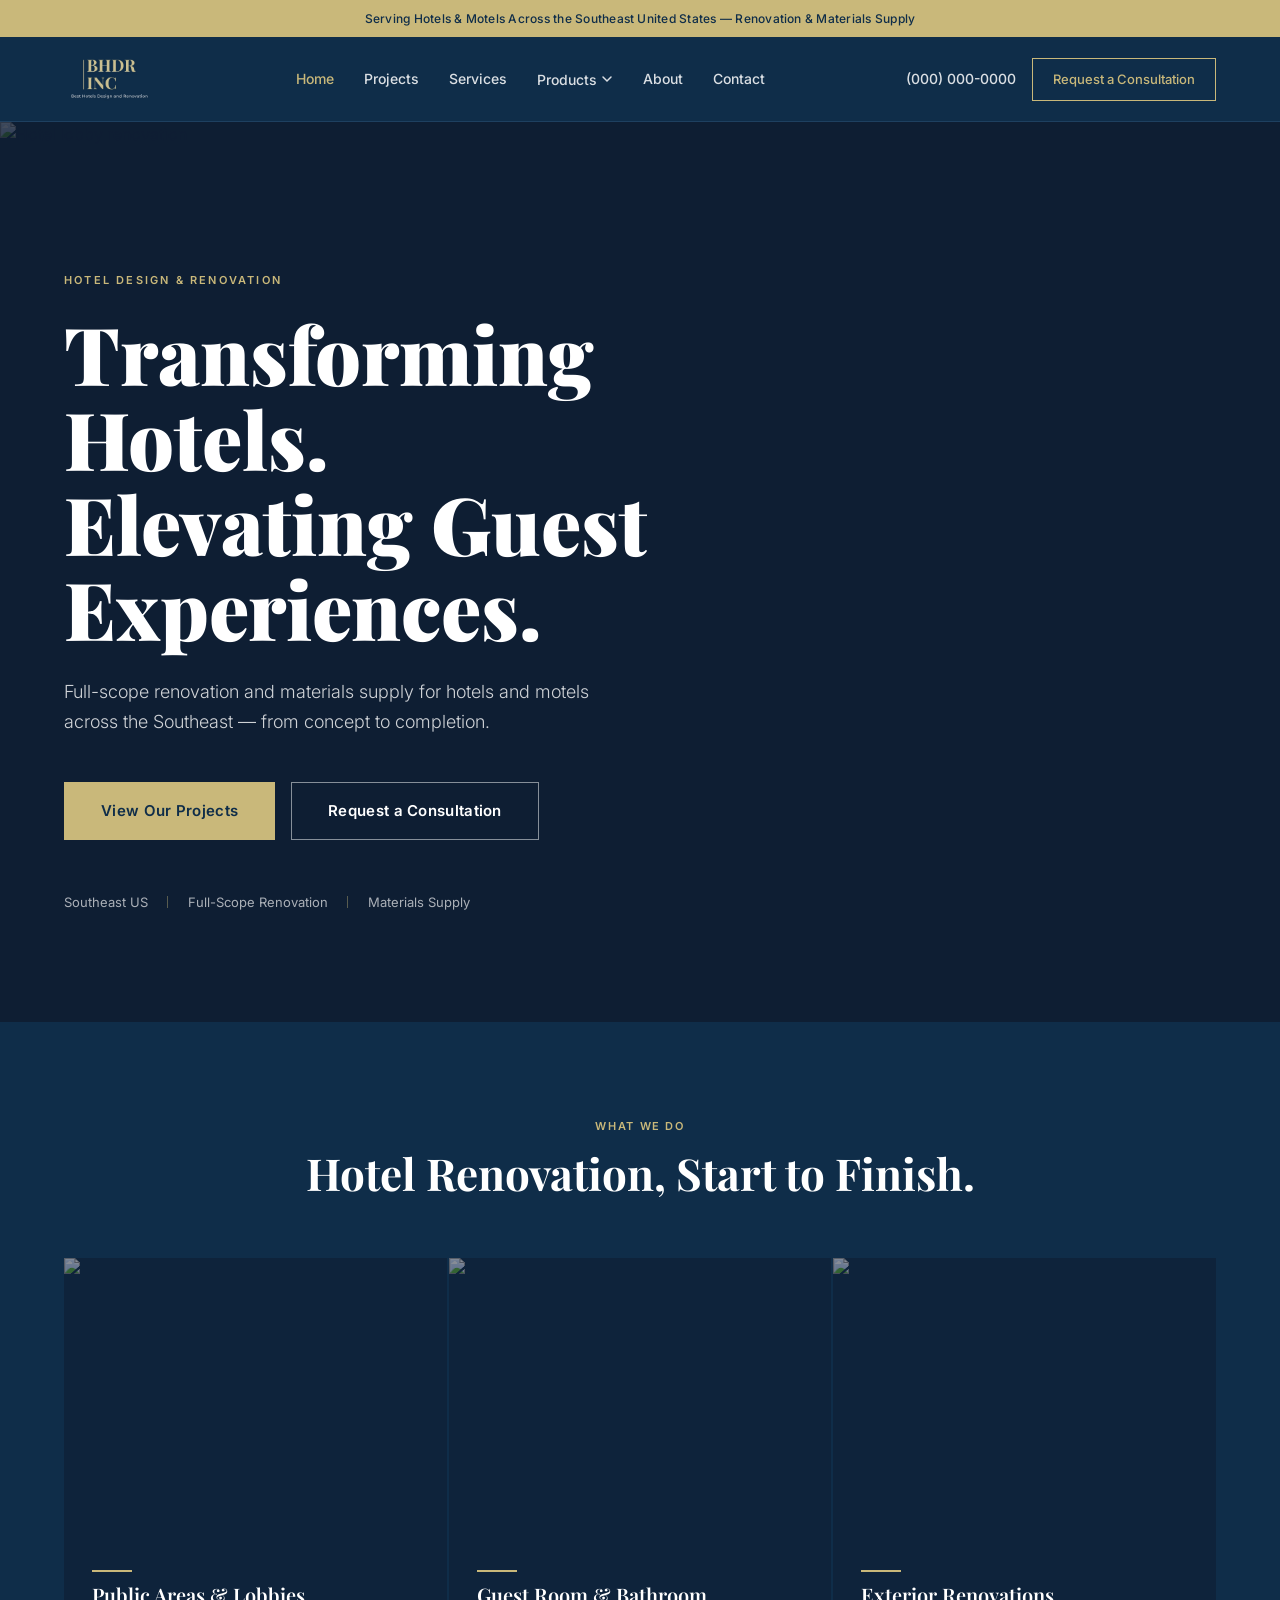
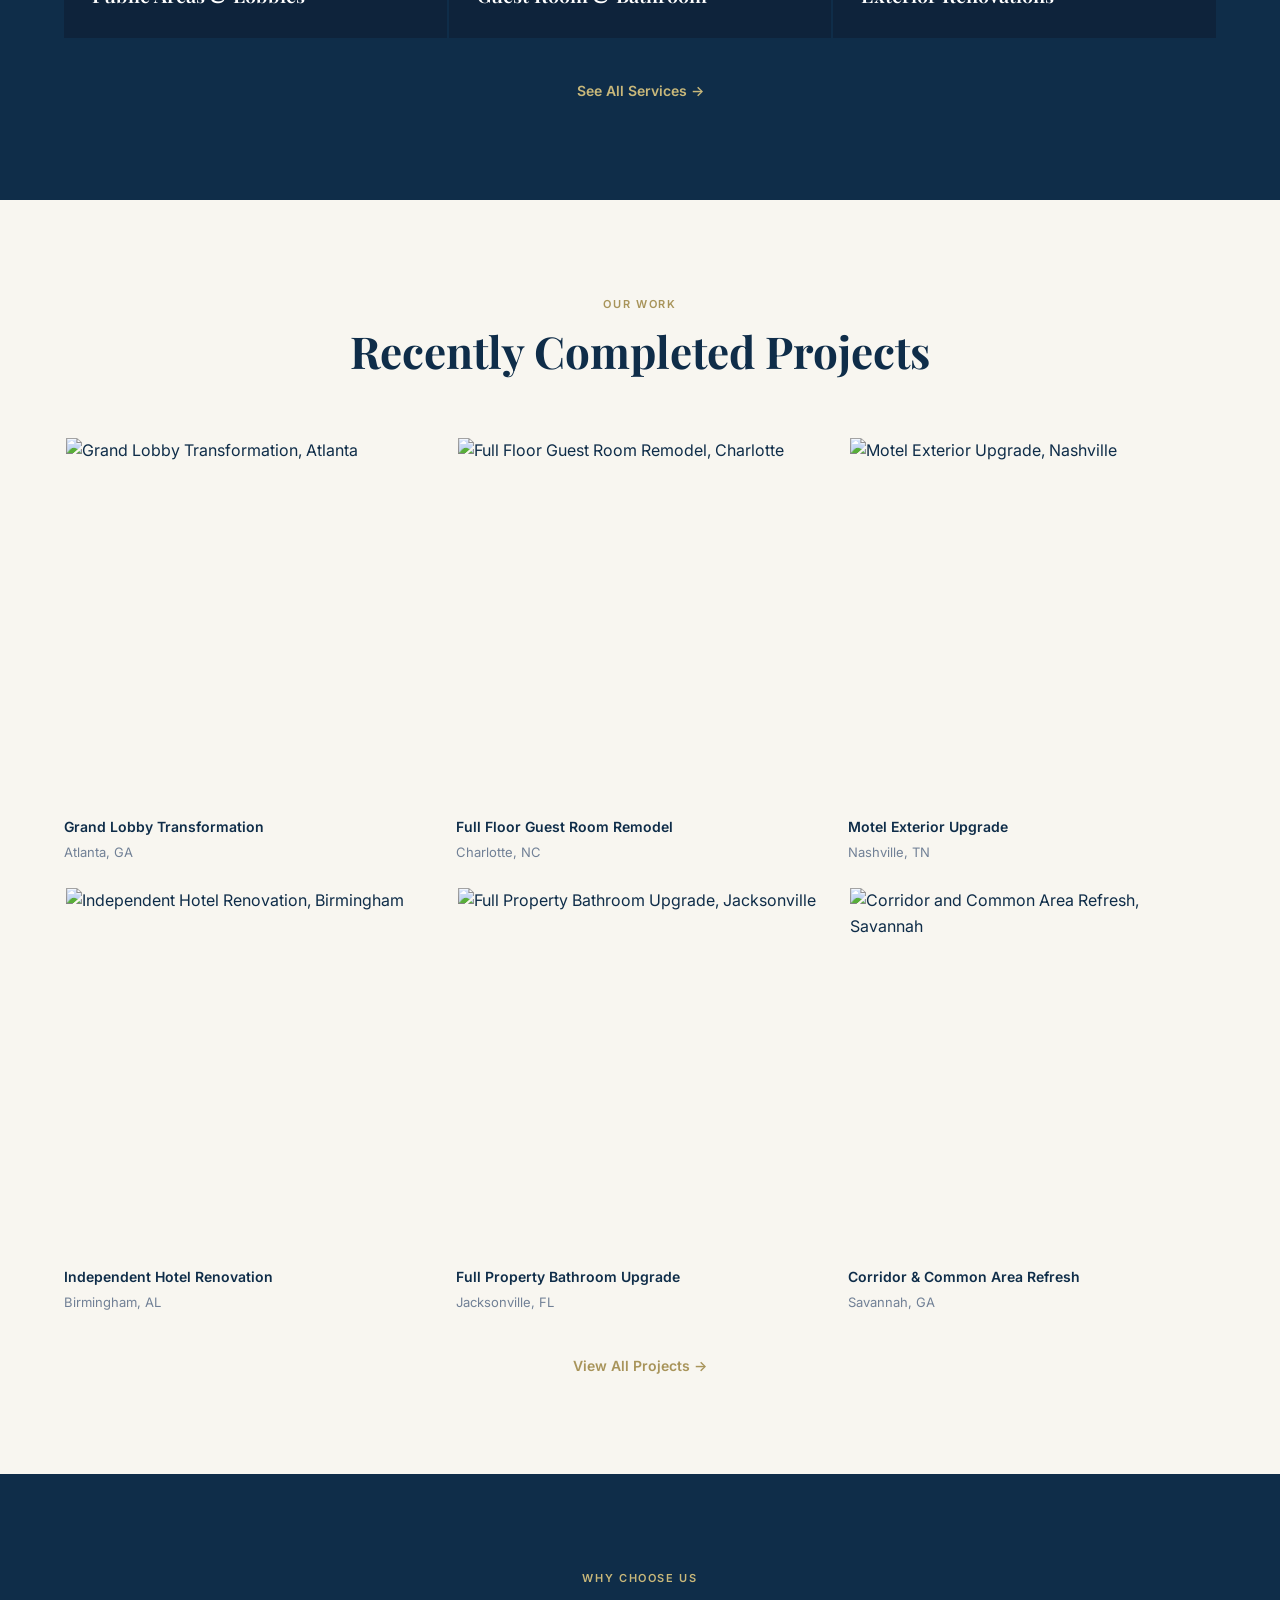
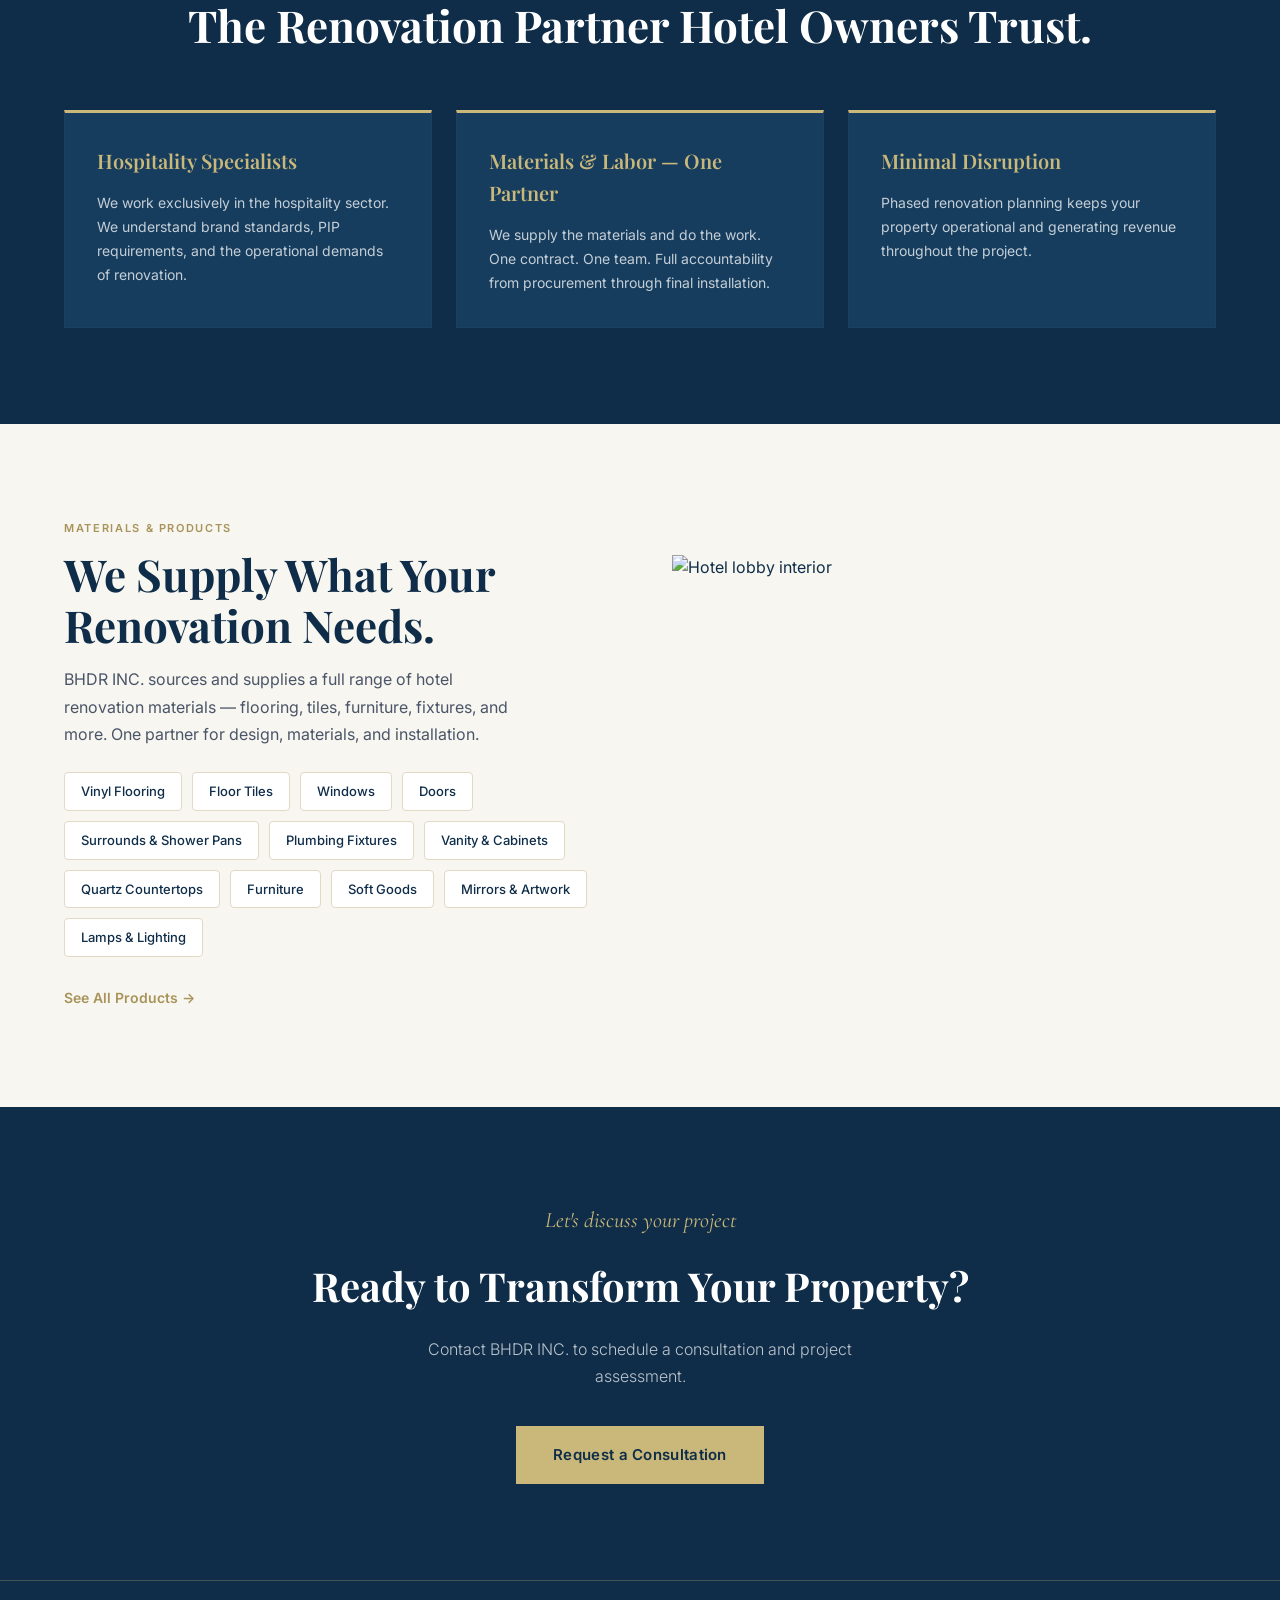
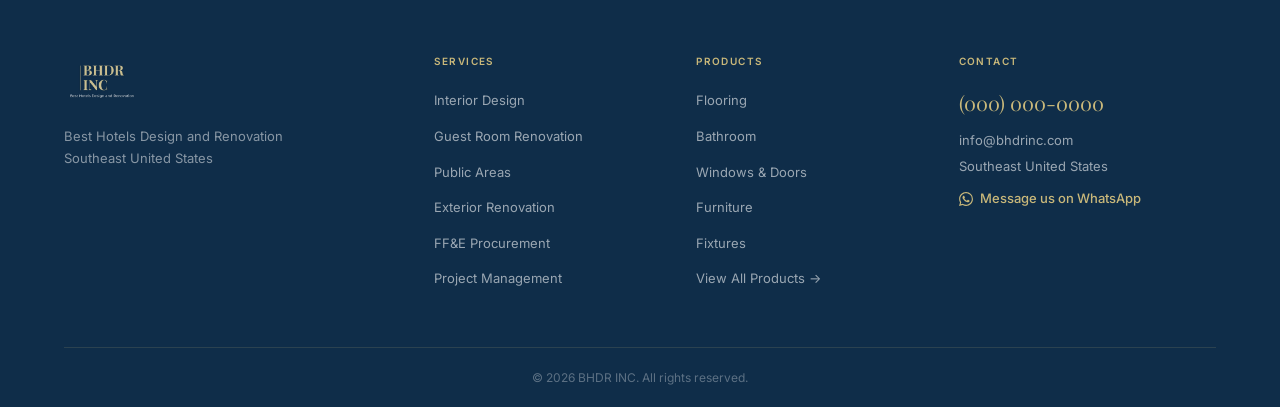
==== index.html @ 431daded "Initial build — BHDR INC. website Six-page hotel renovation website for BHDR INC.: index, projects, " ====
<!DOCTYPE html>
<html lang="en">
<head>
  <meta charset="UTF-8">
  <meta name="viewport" content="width=device-width, initial-scale=1.0">
  <title>BHDR INC. — Hotel Design &amp; Renovation | Southeast US</title>
  <meta name="description" content="BHDR INC. delivers full-scope hotel and motel renovation and materials supply across the Southeast United States.">
  <link rel="preconnect" href="https://fonts.googleapis.com">
  <link rel="preconnect" href="https://fonts.gstatic.com" crossorigin>
  <link href="https://fonts.googleapis.com/css2?family=Playfair+Display:ital,wght@0,400;0,600;0,700;0,900;1,400;1,600&family=Inter:wght@300;400;500;600&family=Cormorant+Garamond:ital,wght@1,400;1,500&display=swap" rel="stylesheet">
  <link rel="stylesheet" href="style.css">
</head>
<body>

<!-- Announcement Bar -->
<div class="announce-bar">
  <div class="container">
    <div class="announce-bar__inner">
      Serving Hotels &amp; Motels Across the Southeast United States &mdash; Renovation &amp; Materials Supply
    </div>
  </div>
</div>

<!-- Navigation -->
<nav class="nav">
  <div class="container">
    <div class="nav__inner">
      <a href="index.html" class="nav-logo">
        <img src="images/logo.png" alt="BHDR INC." class="logo-img">
      </a>
      <ul class="nav__links">
        <li><a href="index.html" class="nav__link">Home</a></li>
        <li><a href="projects.html" class="nav__link">Projects</a></li>
        <li><a href="services.html" class="nav__link">Services</a></li>
        <li class="nav-dropdown">
          <button class="nav-dropdown-toggle" aria-expanded="false" aria-haspopup="true">
            Products
            <svg class="dropdown-arrow" width="12" height="12" viewBox="0 0 12 12" fill="none" aria-hidden="true">
              <path d="M2 4l4 4 4-4" stroke="currentColor" stroke-width="1.5" stroke-linecap="round"/>
            </svg>
          </button>
          <div class="mega-menu" role="menu">
            <div class="mega-menu__inner">
              <div>
                <p class="mega-menu__col-title">Flooring</p>
                <a href="products.html" class="mega-menu__link">Vinyl Flooring</a>
                <a href="products.html" class="mega-menu__link">Floor Tiles</a>
                <a href="products.html" class="mega-menu__link">Carpet &amp; Soft Goods</a>
              </div>
              <div>
                <p class="mega-menu__col-title">Bathroom</p>
                <a href="products.html" class="mega-menu__link">Surrounds &amp; Shower Pans</a>
                <a href="products.html" class="mega-menu__link">Shower Glass Doors</a>
                <a href="products.html" class="mega-menu__link">Plumbing Fixtures</a>
                <a href="products.html" class="mega-menu__link">Bathroom Accessories</a>
              </div>
              <div>
                <p class="mega-menu__col-title">Interior</p>
                <a href="products.html" class="mega-menu__link">Vanity &amp; Kitchen Cabinets</a>
                <a href="products.html" class="mega-menu__link">Quartz Countertops</a>
                <a href="products.html" class="mega-menu__link">Mirrors &amp; Artwork</a>
                <a href="products.html" class="mega-menu__link">Lamps &amp; Lighting</a>
              </div>
              <div>
                <p class="mega-menu__col-title">Structure &amp; Finish</p>
                <a href="products.html" class="mega-menu__link">Windows</a>
                <a href="products.html" class="mega-menu__link">Doors</a>
                <a href="products.html" class="mega-menu__link">Window Treatments</a>
                <a href="products.html" class="mega-menu__link">Furniture</a>
              </div>
              <div class="mega-menu__cta-panel">
                <p class="mega-menu__cta-body">Need specific materials for your project? Contact us and we'll source exactly what you need.</p>
                <a href="contact.html" class="mega-menu__cta-btn">Contact Us</a>
              </div>
            </div>
          </div>
        </li>
        <li><a href="about.html" class="nav__link">About</a></li>
        <li><a href="contact.html" class="nav__link">Contact</a></li>
      </ul>
      <a href="tel:0000000000" class="nav__phone">(000) 000-0000</a>
      <a href="contact.html" class="nav__cta">Request a Consultation</a>
      <button class="nav__hamburger" id="hamburger" aria-label="Toggle menu" aria-expanded="false">
        <span></span><span></span><span></span>
      </button>
    </div>
    <div class="nav__mobile" id="mobile-nav">
      <a href="index.html" class="nav__link">Home</a>
      <a href="projects.html" class="nav__link">Projects</a>
      <a href="services.html" class="nav__link">Services</a>
      <button class="nav__mobile-toggle" id="mobile-products-toggle" aria-expanded="false">
        Products
        <svg width="12" height="12" viewBox="0 0 12 12" fill="none" aria-hidden="true"><path d="M2 4l4 4 4-4" stroke="currentColor" stroke-width="1.5" stroke-linecap="round"/></svg>
      </button>
      <div class="nav__mobile-accordion" id="mobile-products-accordion">
        <div class="nav__mobile-accordion-inner">
          <a href="products.html" class="nav__link">Vinyl Flooring</a>
          <a href="products.html" class="nav__link">Floor Tiles</a>
          <a href="products.html" class="nav__link">Surrounds &amp; Shower Pans</a>
          <a href="products.html" class="nav__link">Plumbing Fixtures</a>
          <a href="products.html" class="nav__link">Windows &amp; Doors</a>
          <a href="products.html" class="nav__link">Furniture</a>
          <a href="products.html" class="nav__link">View All Products</a>
        </div>
      </div>
      <a href="about.html" class="nav__link">About</a>
      <a href="contact.html" class="nav__link">Contact</a>
      <a href="tel:0000000000" class="nav__link nav__phone--mobile">(000) 000-0000</a>
      <a href="contact.html" class="nav__cta">Request a Consultation</a>
    </div>
  </div>
</nav>

<!-- ==================== HERO ==================== -->
<section class="hero">
  <div class="hero-bg">
    <img src="https://images.unsplash.com/photo-1566073771259-6a8506099945?w=1600&q=80" alt="Hotel lobby renovation">
  </div>
  <div class="hero-overlay"></div>
  <div class="hero__inner">
    <span class="hero__label">Hotel Design &amp; Renovation</span>
    <h1 class="hero__headline">Transforming Hotels.<br>Elevating Guest<br>Experiences.</h1>
    <p class="hero__sub">Full-scope renovation and materials supply for hotels and motels across the Southeast &mdash; from concept to completion.</p>
    <div class="hero__ctas">
      <a href="projects.html" class="btn btn--gold btn--lg">View Our Projects</a>
      <a href="contact.html" class="btn btn--white-outline btn--lg">Request a Consultation</a>
    </div>
    <div class="hero__trust">
      <span class="hero__trust-item">Southeast US</span>
      <span class="hero__trust-item">Full-Scope Renovation</span>
      <span class="hero__trust-item">Materials Supply</span>
    </div>
  </div>
</section>

<!-- ==================== THREE CORE SERVICES ==================== -->
<section class="section section--navy">
  <div class="container">
    <div class="section__header section__header--center reveal">
      <span class="section-label">What We Do</span>
      <h2 class="section__headline section__headline--white">Hotel Renovation, Start to Finish.</h2>
    </div>
    <div class="service-cards-grid">
      <div class="service-card reveal">
        <img src="https://images.unsplash.com/photo-1582719478250-c89cae4dc85b?w=800&q=80" alt="Hotel lobby and public areas renovation">
        <div class="service-card__overlay"></div>
        <div class="service-card__content">
          <div class="service-card__rule"></div>
          <span class="service-card__label">Public Areas &amp; Lobbies</span>
        </div>
      </div>
      <div class="service-card reveal reveal-delay-1">
        <img src="https://images.unsplash.com/photo-1631049307264-da0ec9d70304?w=800&q=80" alt="Guest room and bathroom renovation">
        <div class="service-card__overlay"></div>
        <div class="service-card__content">
          <div class="service-card__rule"></div>
          <span class="service-card__label">Guest Room &amp; Bathroom</span>
        </div>
      </div>
      <div class="service-card reveal reveal-delay-2">
        <img src="https://images.unsplash.com/photo-1542314831-068cd1dbfeeb?w=800&q=80" alt="Hotel exterior renovation">
        <div class="service-card__overlay"></div>
        <div class="service-card__content">
          <div class="service-card__rule"></div>
          <span class="service-card__label">Exterior Renovations</span>
        </div>
      </div>
    </div>
    <div class="service-cards-cta reveal">
      <a href="services.html">See All Services &rarr;</a>
    </div>
  </div>
</section>

<!-- ==================== FEATURED PROJECTS ==================== -->
<section class="section section--off-white">
  <div class="container">
    <div class="section__header section__header--center reveal">
      <span class="section-label section-label--dark">Our Work</span>
      <h2 class="section__headline section__headline--navy">Recently Completed Projects</h2>
    </div>
    <div class="projects-grid">

      <div class="project-card reveal">
        <div class="project-card__frame">
          <img class="project-card__img" src="https://images.unsplash.com/photo-1582719478250-c89cae4dc85b?w=600&q=80" alt="Grand Lobby Transformation, Atlanta">
        </div>
        <div class="project-card__body">
          <p class="project-card__name">Grand Lobby Transformation</p>
          <p class="project-card__loc">Atlanta, GA</p>
        </div>
      </div>

      <div class="project-card reveal reveal-delay-1">
        <div class="project-card__frame">
          <img class="project-card__img" src="https://images.unsplash.com/photo-1631049307264-da0ec9d70304?w=600&q=80" alt="Full Floor Guest Room Remodel, Charlotte">
        </div>
        <div class="project-card__body">
          <p class="project-card__name">Full Floor Guest Room Remodel</p>
          <p class="project-card__loc">Charlotte, NC</p>
        </div>
      </div>

      <div class="project-card reveal reveal-delay-2">
        <div class="project-card__frame">
          <img class="project-card__img" src="https://images.unsplash.com/photo-1542314831-068cd1dbfeeb?w=600&q=80" alt="Motel Exterior Upgrade, Nashville">
        </div>
        <div class="project-card__body">
          <p class="project-card__name">Motel Exterior Upgrade</p>
          <p class="project-card__loc">Nashville, TN</p>
        </div>
      </div>

      <div class="project-card reveal">
        <div class="project-card__frame">
          <img class="project-card__img" src="https://images.unsplash.com/photo-1571003123894-1f0594d2b5d9?w=600&q=80" alt="Independent Hotel Renovation, Birmingham">
        </div>
        <div class="project-card__body">
          <p class="project-card__name">Independent Hotel Renovation</p>
          <p class="project-card__loc">Birmingham, AL</p>
        </div>
      </div>

      <div class="project-card reveal reveal-delay-1">
        <div class="project-card__frame">
          <img class="project-card__img" src="https://images.unsplash.com/photo-1584132967334-10e028bd69f7?w=600&q=80" alt="Full Property Bathroom Upgrade, Jacksonville">
        </div>
        <div class="project-card__body">
          <p class="project-card__name">Full Property Bathroom Upgrade</p>
          <p class="project-card__loc">Jacksonville, FL</p>
        </div>
      </div>

      <div class="project-card reveal reveal-delay-2">
        <div class="project-card__frame">
          <img class="project-card__img" src="https://images.unsplash.com/photo-1551882547-ff40c63fe5fa?w=600&q=80" alt="Corridor and Common Area Refresh, Savannah">
        </div>
        <div class="project-card__body">
          <p class="project-card__name">Corridor &amp; Common Area Refresh</p>
          <p class="project-card__loc">Savannah, GA</p>
        </div>
      </div>

    </div>
    <div class="projects-cta reveal">
      <a href="projects.html">View All Projects &rarr;</a>
    </div>
  </div>
</section>

<!-- ==================== WHY BHDR INC. ==================== -->
<section class="section section--navy">
  <div class="container">
    <div class="section__header section__header--center reveal">
      <span class="section-label">Why Choose Us</span>
      <h2 class="section__headline section__headline--white">The Renovation Partner Hotel Owners Trust.</h2>
    </div>
    <div class="why-grid">
      <div class="why-block reveal">
        <h3 class="why-block__title">Hospitality Specialists</h3>
        <p class="why-block__body">We work exclusively in the hospitality sector. We understand brand standards, PIP requirements, and the operational demands of renovation.</p>
      </div>
      <div class="why-block reveal reveal-delay-1">
        <h3 class="why-block__title">Materials &amp; Labor &mdash; One Partner</h3>
        <p class="why-block__body">We supply the materials and do the work. One contract. One team. Full accountability from procurement through final installation.</p>
      </div>
      <div class="why-block reveal reveal-delay-2">
        <h3 class="why-block__title">Minimal Disruption</h3>
        <p class="why-block__body">Phased renovation planning keeps your property operational and generating revenue throughout the project.</p>
      </div>
    </div>
  </div>
</section>

<!-- ==================== MATERIALS PREVIEW ==================== -->
<section class="section section--off-white">
  <div class="container">
    <div class="materials-content">
      <div class="materials-text">
        <span class="section-label section-label--dark reveal">Materials &amp; Products</span>
        <h2 class="section__headline section__headline--navy reveal reveal-delay-1">We Supply What Your Renovation Needs.</h2>
        <p class="section__sub section__sub--dark reveal reveal-delay-2">BHDR INC. sources and supplies a full range of hotel renovation materials &mdash; flooring, tiles, furniture, fixtures, and more. One partner for design, materials, and installation.</p>
        <div class="materials-pills reveal reveal-delay-2">
          <span class="material-pill">Vinyl Flooring</span>
          <span class="material-pill">Floor Tiles</span>
          <span class="material-pill">Windows</span>
          <span class="material-pill">Doors</span>
          <span class="material-pill">Surrounds &amp; Shower Pans</span>
          <span class="material-pill">Plumbing Fixtures</span>
          <span class="material-pill">Vanity &amp; Cabinets</span>
          <span class="material-pill">Quartz Countertops</span>
          <span class="material-pill">Furniture</span>
          <span class="material-pill">Soft Goods</span>
          <span class="material-pill">Mirrors &amp; Artwork</span>
          <span class="material-pill">Lamps &amp; Lighting</span>
        </div>
        <div class="materials-cta reveal reveal-delay-3">
          <a href="products.html">See All Products &rarr;</a>
        </div>
      </div>
      <div class="reveal reveal-delay-1">
        <img class="materials-img" src="https://images.unsplash.com/photo-1590490360182-c33d57733427?w=800&q=80" alt="Hotel lobby interior">
      </div>
    </div>
  </div>
</section>

<!-- ==================== CONSULTATION CTA ==================== -->
<section class="cta-section">
  <div class="container">
    <span class="cta-section__accent reveal">Let's discuss your project</span>
    <h2 class="cta-section__headline reveal reveal-delay-1">Ready to Transform Your Property?</h2>
    <p class="cta-section__body reveal reveal-delay-2">Contact BHDR INC. to schedule a consultation and project assessment.</p>
    <a href="contact.html" class="btn btn--gold btn--lg reveal reveal-delay-3">Request a Consultation</a>
  </div>
</section>

<!-- ==================== FOOTER ==================== -->
<footer class="footer">
  <div class="container">
    <div class="footer__grid">
      <div>
        <a href="index.html"><img src="images/logo.png" alt="BHDR INC." class="footer-logo"></a>
        <p class="footer__tagline">Best Hotels Design and Renovation<br>Southeast United States</p>
      </div>
      <div>
        <div class="footer__col-title">Services</div>
        <ul class="footer__links">
          <li><a href="services.html" class="footer__link">Interior Design</a></li>
          <li><a href="services.html" class="footer__link">Guest Room Renovation</a></li>
          <li><a href="services.html" class="footer__link">Public Areas</a></li>
          <li><a href="services.html" class="footer__link">Exterior Renovation</a></li>
          <li><a href="services.html" class="footer__link">FF&amp;E Procurement</a></li>
          <li><a href="services.html" class="footer__link">Project Management</a></li>
        </ul>
      </div>
      <div>
        <div class="footer__col-title">Products</div>
        <ul class="footer__links">
          <li><a href="products.html" class="footer__link">Flooring</a></li>
          <li><a href="products.html" class="footer__link">Bathroom</a></li>
          <li><a href="products.html" class="footer__link">Windows &amp; Doors</a></li>
          <li><a href="products.html" class="footer__link">Furniture</a></li>
          <li><a href="products.html" class="footer__link">Fixtures</a></li>
          <li><a href="products.html" class="footer__link">View All Products &rarr;</a></li>
        </ul>
      </div>
      <div>
        <div class="footer__col-title">Contact</div>
        <a href="tel:0000000000" class="footer__phone">(000) 000-0000</a>
        <p class="footer__contact-item"><a href="mailto:info@bhdrinc.com">info@bhdrinc.com</a></p>
        <p class="footer__contact-item">Southeast United States</p>
        <a href="https://wa.me/10000000000" class="footer__wa-link" target="_blank" rel="noopener noreferrer">
          <svg viewBox="0 0 24 24" width="14" height="14" fill="currentColor" aria-hidden="true"><path d="M17.472 14.382c-.297-.149-1.758-.867-2.03-.967-.273-.099-.471-.148-.67.15-.197.297-.767.966-.94 1.164-.173.199-.347.223-.644.075-.297-.15-1.255-.463-2.39-1.475-.883-.788-1.48-1.761-1.653-2.059-.173-.297-.018-.458.13-.606.134-.133.298-.347.446-.52.149-.174.198-.298.298-.497.099-.198.05-.371-.025-.52-.075-.149-.669-1.612-.916-2.207-.242-.579-.487-.5-.669-.51-.173-.008-.371-.01-.57-.01-.198 0-.52.074-.792.372-.272.297-1.04 1.016-1.04 2.479 0 1.462 1.065 2.875 1.213 3.074.149.198 2.096 3.2 5.077 4.487.709.306 1.262.489 1.694.625.712.227 1.36.195 1.871.118.571-.085 1.758-.719 2.006-1.413.248-.694.248-1.289.173-1.413-.074-.124-.272-.198-.57-.347m-5.421 7.403h-.004a9.87 9.87 0 01-5.031-1.378l-.361-.214-3.741.982.998-3.648-.235-.374a9.86 9.86 0 01-1.51-5.26c.001-5.45 4.436-9.884 9.888-9.884 2.64 0 5.122 1.03 6.988 2.898a9.825 9.825 0 012.893 6.994c-.003 5.45-4.437 9.884-9.885 9.884m8.413-18.297A11.815 11.815 0 0012.05 0C5.495 0 .16 5.335.157 11.892c0 2.096.547 4.142 1.588 5.945L.057 24l6.305-1.654a11.882 11.882 0 005.683 1.448h.005c6.554 0 11.89-5.335 11.893-11.893a11.821 11.821 0 00-3.48-8.413z"/></svg>
          Message us on WhatsApp
        </a>
      </div>
    </div>
    <hr class="footer__divider">
    <div class="footer__bottom">
      <p class="footer__copy">&copy; 2026 BHDR INC. All rights reserved.</p>
    </div>
  </div>
</footer>

<script src="script.js"></script>
</body>
</html>
---- style.css ----
/* ============================================================
   BHDR INC. — Best Hotels Design and Renovation
   style.css
   ============================================================ */

/* ---- CSS Variables ---- */
:root {
  --navy:         #0f2d49;
  --navy-deep:    #0f2d49;
  --navy-mid:     #163d5e;
  --gold:         #c9b87a;
  --gold-light:   #ddd09a;
  --gold-dark:    #a8945a;
  --white:        #ffffff;
  --off-white:    #f8f6f0;
  --text-dark:    #0f2d49;
  --text-mid:     #4a5568;
  --text-light:   #718096;
  --border:       #e2d9c5;
  --border-dark:  #1e4060;

  --shadow-sm:    0 1px 3px rgba(26,39,68,.08);
  --shadow-md:    0 4px 16px rgba(26,39,68,.12);
  --shadow-lg:    0 8px 32px rgba(26,39,68,.16);
  --transition:   all .3s cubic-bezier(.4,0,.2,1);
  --max-w:        1200px;
}

/* ---- Reset ---- */
*, *::before, *::after { box-sizing: border-box; margin: 0; padding: 0; }
html { scroll-behavior: smooth; }
body {
  font-family: 'Inter', system-ui, sans-serif;
  font-size: 16px;
  line-height: 1.6;
  color: var(--text-dark);
  background: var(--white);
  -webkit-font-smoothing: antialiased;
}
a { text-decoration: none; color: inherit; }
img { max-width: 100%; display: block; }
ul { list-style: none; }
button { font-family: inherit; }

/* ---- Container ---- */
.container {
  max-width: var(--max-w);
  margin: 0 auto;
  padding: 0 24px;
}

/* ---- Buttons ---- */
.btn {
  display: inline-flex;
  align-items: center;
  gap: 8px;
  font-family: 'Inter', sans-serif;
  font-weight: 600;
  font-size: 14px;
  padding: 14px 28px;
  border: 1px solid transparent;
  cursor: pointer;
  transition: var(--transition);
  white-space: nowrap;
  text-decoration: none;
  letter-spacing: 0.02em;
}
.btn--gold {
  background: var(--gold);
  color: var(--navy);
  border-color: var(--gold);
}
.btn--gold:hover { background: var(--gold-light); border-color: var(--gold-light); }

.btn--white-outline {
  background: transparent;
  color: var(--white);
  border-color: rgba(255,255,255,.5);
}
.btn--white-outline:hover { border-color: var(--white); background: rgba(255,255,255,.06); }

.btn--lg { font-size: 15px; padding: 16px 36px; }

/* ============================================================
   ANNOUNCEMENT BAR
   ============================================================ */
.announce-bar {
  background: var(--gold);
  padding: 9px 0;
}
.announce-bar__inner {
  text-align: center;
  font-family: 'Inter', sans-serif;
  font-weight: 500;
  font-size: 12px;
  color: var(--navy);
  letter-spacing: 0.02em;
}

/* ============================================================
   NAVIGATION
   ============================================================ */
.nav {
  background: var(--navy);
  position: sticky;
  top: 0;
  z-index: 900;
  border-bottom: 1px solid var(--border-dark);
}
.nav__inner {
  display: flex;
  align-items: center;
  justify-content: space-between;
  height: 84px;
  gap: 16px;
}
.nav-logo { flex-shrink: 0; }
.logo-img { height: 68px; width: auto; display: block; }

.nav__links {
  display: flex;
  align-items: center;
  gap: 2px;
  flex: 1;
  justify-content: center;
}
.nav__link {
  font-family: 'Inter', sans-serif;
  font-weight: 500;
  font-size: 14px;
  color: rgba(255,255,255,.85);
  padding: 8px 14px;
  transition: color .2s ease;
}
.nav__link:hover,
.nav__link.active { color: var(--gold); }

.nav__phone {
  flex-shrink: 0;
  font-family: 'Inter', sans-serif;
  font-weight: 500;
  font-size: 14px;
  color: rgba(255,255,255,.85);
  transition: color .2s ease;
  white-space: nowrap;
}
.nav__phone:hover { color: var(--gold); }

.nav__cta {
  flex-shrink: 0;
  font-family: 'Inter', sans-serif;
  font-weight: 500;
  font-size: 13px;
  color: var(--gold);
  border: 1px solid var(--gold);
  padding: 10px 20px;
  transition: var(--transition);
  white-space: nowrap;
}
.nav__cta:hover { background: var(--gold); color: var(--navy); }

.nav__hamburger {
  display: none;
  flex-direction: column;
  gap: 5px;
  cursor: pointer;
  padding: 8px;
  border: none;
  background: none;
}
.nav__hamburger span {
  display: block;
  width: 22px;
  height: 2px;
  background: rgba(255,255,255,.85);
  border-radius: 2px;
  transition: var(--transition);
}
.nav__hamburger.is-open span:nth-child(1) { transform: rotate(45deg) translate(5px, 5px); }
.nav__hamburger.is-open span:nth-child(2) { opacity: 0; }
.nav__hamburger.is-open span:nth-child(3) { transform: rotate(-45deg) translate(5px, -5px); }

.nav__mobile {
  display: none;
  flex-direction: column;
  padding: 12px 0 20px;
  border-top: 1px solid var(--border-dark);
  background: var(--navy);
}
.nav__mobile.open { display: flex; }
.nav__mobile .nav__link { padding: 12px 24px; }
.nav__mobile .nav__cta {
  margin: 10px 24px 0;
  text-align: center;
  display: block;
  padding: 12px 20px;
}
.nav__phone--mobile { color: var(--gold) !important; font-weight: 600; }

/* Mobile Products accordion */
.nav__mobile-toggle {
  background: none;
  border: none;
  cursor: pointer;
  font-family: 'Inter', sans-serif;
  font-size: 14px;
  font-weight: 500;
  color: rgba(255,255,255,.85);
  padding: 12px 24px;
  text-align: left;
  width: 100%;
  display: flex;
  align-items: center;
  justify-content: space-between;
  transition: color .2s ease;
}
.nav__mobile-toggle:hover { color: var(--gold); }
.nav__mobile-toggle svg { transition: transform .2s ease; flex-shrink: 0; }
.nav__mobile-toggle.open svg { transform: rotate(180deg); }

.nav__mobile-accordion {
  max-height: 0;
  overflow: hidden;
  transition: max-height .3s ease;
}
.nav__mobile-accordion.open { max-height: 600px; }
.nav__mobile-accordion-inner {
  border-left: 2px solid var(--gold);
  margin: 4px 24px 8px;
  padding-left: 14px;
  display: flex;
  flex-direction: column;
  gap: 2px;
}
.nav__mobile-accordion-inner .nav__link {
  padding: 6px 0;
  font-size: 13px;
}

/* ============================================================
   PRODUCTS MEGA MENU
   ============================================================ */
.nav-dropdown { position: relative; }

.nav-dropdown-toggle {
  background: none;
  border: none;
  cursor: pointer;
  display: flex;
  align-items: center;
  gap: 4px;
  font-family: 'Inter', sans-serif;
  font-size: 14px;
  font-weight: 500;
  color: rgba(255,255,255,.85);
  padding: 8px 14px;
  transition: color .2s ease;
}
.nav-dropdown-toggle:hover,
.nav-dropdown.open .nav-dropdown-toggle { color: var(--gold); }

.dropdown-arrow { transition: transform .2s ease; }
.nav-dropdown.open .dropdown-arrow { transform: rotate(180deg); }

.mega-menu {
  position: absolute;
  top: calc(100% + 1px);
  left: 50%;
  transform: translateX(-50%) translateY(8px);
  background: var(--white);
  border: 1px solid var(--border);
  box-shadow: 0 20px 60px rgba(15,26,46,.22);
  padding: 32px;
  min-width: 860px;
  opacity: 0;
  visibility: hidden;
  pointer-events: none;
  transition: opacity .2s ease, visibility .2s ease, transform .2s ease;
  z-index: 1000;
}
.nav-dropdown.open .mega-menu {
  opacity: 1;
  visibility: visible;
  pointer-events: all;
  transform: translateX(-50%) translateY(0);
}
.mega-menu__inner {
  display: grid;
  grid-template-columns: repeat(4, 1fr) 200px;
  gap: 24px;
}
.mega-menu__col-title {
  font-family: 'Inter', sans-serif;
  font-weight: 600;
  font-size: 10px;
  letter-spacing: 0.12em;
  text-transform: uppercase;
  color: var(--gold-dark);
  margin-bottom: 12px;
  padding-bottom: 8px;
  border-bottom: 1px solid var(--border);
}
.mega-menu__link {
  display: block;
  font-family: 'Inter', sans-serif;
  font-size: 13px;
  color: var(--text-dark);
  padding: 5px 0;
  transition: color .15s ease;
}
.mega-menu__link:hover { color: var(--gold-dark); }

.mega-menu__cta-panel {
  background: var(--navy);
  padding: 22px 18px;
  display: flex;
  flex-direction: column;
}
.mega-menu__cta-body {
  font-family: 'Inter', sans-serif;
  font-size: 13px;
  color: rgba(255,255,255,.7);
  line-height: 1.55;
  margin-bottom: 16px;
  flex: 1;
}
.mega-menu__cta-btn {
  display: block;
  background: var(--gold);
  color: var(--navy);
  font-family: 'Inter', sans-serif;
  font-weight: 600;
  font-size: 12px;
  text-align: center;
  padding: 10px 14px;
  transition: background .2s ease;
}
.mega-menu__cta-btn:hover { background: var(--gold-light); }

/* ============================================================
   HERO — HOMEPAGE
   ============================================================ */
.hero {
  min-height: 100vh;
  display: flex;
  align-items: center;
  background: var(--navy);
  position: relative;
  overflow: hidden;
}
.hero-bg {
  position: absolute;
  inset: 0;
  z-index: 0;
}
@keyframes heroZoomOut {
  0%   { transform: scale(1.12); }
  100% { transform: scale(1.0); }
}
.hero-bg img {
  width: 100%;
  height: 100%;
  object-fit: cover;
  animation: heroZoomOut 8s ease-out forwards;
}
.hero-overlay {
  position: absolute;
  inset: 0;
  background: rgba(15,26,46,.78);
  z-index: 1;
}
.hero__inner {
  position: relative;
  z-index: 2;
  max-width: var(--max-w);
  margin: 0 auto;
  padding: 120px 24px 80px;
  width: 100%;
}
.hero__label {
  font-family: 'Inter', sans-serif;
  font-weight: 600;
  font-size: 11px;
  letter-spacing: 0.2em;
  text-transform: uppercase;
  color: var(--gold);
  display: block;
  margin-bottom: 22px;
}
.hero__headline {
  font-family: 'Playfair Display', serif;
  font-weight: 900;
  font-size: clamp(44px, 7vw, 80px);
  color: var(--white);
  line-height: 1.06;
  margin-bottom: 26px;
  max-width: 760px;
}
.hero__sub {
  font-family: 'Inter', sans-serif;
  font-weight: 300;
  font-size: 18px;
  color: rgba(255,255,255,.8);
  max-width: 580px;
  line-height: 1.7;
  margin-bottom: 44px;
}
.hero__ctas {
  display: flex;
  align-items: center;
  gap: 16px;
  flex-wrap: wrap;
  margin-bottom: 52px;
}
.hero__trust {
  display: flex;
  align-items: center;
  flex-wrap: wrap;
}
.hero__trust-item {
  font-family: 'Inter', sans-serif;
  font-size: 13px;
  color: rgba(255,255,255,.65);
  padding: 0 20px;
  position: relative;
}
.hero__trust-item:first-child { padding-left: 0; }
.hero__trust-item:not(:last-child)::after {
  content: '';
  position: absolute;
  right: 0;
  top: 50%;
  transform: translateY(-50%);
  height: 12px;
  width: 1px;
  background: var(--gold);
  opacity: .4;
}

/* ============================================================
   PAGE HERO — inner pages
   ============================================================ */
.page-hero {
  background: var(--navy);
  padding: 80px 0;
  text-align: center;
  position: relative;
  overflow: hidden;
}
.page-hero::before {
  content: '';
  position: absolute;
  inset: 0;
  background: radial-gradient(circle at 50% 120%, rgba(201,184,122,.07) 0%, transparent 65%);
  pointer-events: none;
}
.page-hero__inner { position: relative; z-index: 1; }
.page-hero__label {
  font-family: 'Inter', sans-serif;
  font-weight: 600;
  font-size: 11px;
  letter-spacing: 0.15em;
  text-transform: uppercase;
  color: var(--gold);
  display: block;
  margin-bottom: 16px;
}
.page-hero__headline {
  font-family: 'Playfair Display', serif;
  font-weight: 700;
  font-size: clamp(32px, 5vw, 56px);
  color: var(--white);
  line-height: 1.1;
  margin-bottom: 16px;
}
.page-hero__sub {
  font-family: 'Inter', sans-serif;
  font-weight: 300;
  font-size: 17px;
  color: rgba(255,255,255,.72);
  max-width: 600px;
  margin: 0 auto;
  line-height: 1.65;
}
.page-hero__note {
  font-family: 'Inter', sans-serif;
  font-size: 13px;
  font-style: italic;
  color: rgba(255,255,255,.45);
  margin-top: 14px;
}

/* ============================================================
   SHARED SECTION STYLES
   ============================================================ */
.section { padding: 96px 0; }
.section--navy     { background: var(--navy); }
.section--navy-mid { background: var(--navy-mid); }
.section--off-white { background: var(--off-white); }
.section--white    { background: var(--white); }

.section__header { margin-bottom: 60px; }
.section__header--center { text-align: center; }

.section-label {
  font-family: 'Inter', sans-serif;
  font-weight: 600;
  font-size: 11px;
  letter-spacing: 0.15em;
  text-transform: uppercase;
  color: var(--gold);
  display: block;
  margin-bottom: 12px;
}
.section-label--dark { color: var(--gold-dark); }

.section__headline {
  font-family: 'Playfair Display', serif;
  font-size: clamp(28px, 4vw, 44px);
  font-weight: 700;
  line-height: 1.15;
  margin-top: 8px;
}
.section__headline--white { color: var(--white); }
.section__headline--navy  { color: var(--navy); }

.section__sub {
  margin-top: 16px;
  font-size: 16px;
  line-height: 1.7;
  max-width: 600px;
}
.section__sub--light  { color: rgba(255,255,255,.72); }
.section__sub--dark   { color: var(--text-mid); }
.section__sub--center { margin-left: auto; margin-right: auto; }

/* ============================================================
   HOMEPAGE — SERVICE IMAGE CARDS
   ============================================================ */
.service-cards-grid {
  display: grid;
  grid-template-columns: repeat(3, 1fr);
  gap: 2px;
  margin-bottom: 40px;
}
.service-card {
  position: relative;
  height: 380px;
  overflow: hidden;
  cursor: pointer;
}
.service-card img {
  width: 100%;
  height: 100%;
  object-fit: cover;
  transition: transform .5s ease;
}
.service-card:hover img { transform: scale(1.04); }
.service-card__overlay {
  position: absolute;
  inset: 0;
  background: rgba(15,26,46,.5);
  transition: background .4s ease;
}
.service-card:hover .service-card__overlay { background: rgba(15,26,46,.7); }
.service-card__content {
  position: absolute;
  bottom: 28px;
  left: 28px;
  right: 28px;
  z-index: 1;
}
.service-card__rule {
  width: 40px;
  height: 2px;
  background: var(--gold);
  margin-bottom: 10px;
}
.service-card__label {
  font-family: 'Playfair Display', serif;
  font-weight: 600;
  font-size: 20px;
  color: var(--white);
  line-height: 1.25;
}
.service-cards-cta { text-align: center; }
.service-cards-cta a {
  font-family: 'Inter', sans-serif;
  font-weight: 600;
  font-size: 14px;
  color: var(--gold);
  transition: color .2s ease;
}
.service-cards-cta a:hover { color: var(--gold-light); }

/* ============================================================
   FEATURED PROJECTS GRID (homepage + projects page)
   ============================================================ */
.projects-grid {
  display: grid;
  grid-template-columns: repeat(3, 1fr);
  gap: 24px;
  margin-bottom: 40px;
}
.projects-full-grid {
  display: grid;
  grid-template-columns: repeat(3, 1fr);
  gap: 24px;
}
.project-card { cursor: default; }
.project-card__frame {
  overflow: hidden;
  border: 2px solid transparent;
  transition: border-color .3s ease;
}
.project-card:hover .project-card__frame { border-color: var(--gold); }
.project-card__img {
  width: 100%;
  aspect-ratio: 1 / 1;
  object-fit: cover;
  display: block;
  transition: opacity .3s ease;
}
.project-card:hover .project-card__img { opacity: .9; }
.project-card__body { padding: 12px 0 0; }
.project-card__cat {
  font-family: 'Inter', sans-serif;
  font-weight: 500;
  font-size: 10px;
  color: var(--gold);
  text-transform: uppercase;
  letter-spacing: 0.1em;
  margin-bottom: 4px;
}
.project-card__name {
  font-family: 'Inter', sans-serif;
  font-weight: 600;
  font-size: 14px;
  color: var(--navy);
  margin-bottom: 3px;
  transition: color .2s ease;
}
.project-card:hover .project-card__name { color: var(--gold-dark); }
.project-card__loc {
  font-family: 'Inter', sans-serif;
  font-size: 13px;
  color: var(--text-light);
}
.project-card--hidden { display: none !important; }

.projects-cta { text-align: center; }
.projects-cta a {
  font-family: 'Inter', sans-serif;
  font-weight: 600;
  font-size: 14px;
  color: var(--gold-dark);
  transition: color .2s ease;
}
.projects-cta a:hover { color: var(--gold); }

/* ============================================================
   HOMEPAGE — WHY BHDR
   ============================================================ */
.why-grid {
  display: grid;
  grid-template-columns: repeat(3, 1fr);
  gap: 24px;
}
.why-block {
  background: var(--navy-mid);
  border: 1px solid var(--border-dark);
  border-top: 3px solid var(--gold);
  padding: 32px;
}
.why-block__title {
  font-family: 'Playfair Display', serif;
  font-weight: 600;
  font-size: 20px;
  color: var(--gold);
  margin-bottom: 14px;
}
.why-block__body {
  font-family: 'Inter', sans-serif;
  font-size: 14px;
  color: rgba(255,255,255,.75);
  line-height: 1.7;
}

/* ============================================================
   HOMEPAGE — MATERIALS PREVIEW
   ============================================================ */
.materials-content {
  display: grid;
  grid-template-columns: 1fr 1fr;
  gap: 64px;
  align-items: center;
}
.materials-text .section__sub { max-width: 460px; }
.materials-pills {
  display: flex;
  flex-wrap: wrap;
  gap: 10px;
  margin: 24px 0 28px;
}
.material-pill {
  background: var(--white);
  border: 1px solid var(--border);
  padding: 8px 16px;
  font-family: 'Inter', sans-serif;
  font-weight: 500;
  font-size: 13px;
  color: var(--text-dark);
  border-radius: 4px;
  transition: border-color .2s ease;
}
.material-pill:hover { border-color: var(--gold); }
.materials-cta a {
  font-family: 'Inter', sans-serif;
  font-weight: 600;
  font-size: 14px;
  color: var(--gold-dark);
  transition: color .2s ease;
}
.materials-cta a:hover { color: var(--gold); }
.materials-img {
  width: 100%;
  height: 420px;
  object-fit: cover;
}

/* ============================================================
   CONSULTATION CTA SECTION
   ============================================================ */
.cta-section {
  background: var(--navy);
  padding: 96px 0;
  text-align: center;
}
.cta-section__accent {
  font-family: 'Cormorant Garamond', serif;
  font-style: italic;
  font-size: 22px;
  color: var(--gold);
  display: block;
  margin-bottom: 16px;
}
.cta-section__headline {
  font-family: 'Playfair Display', serif;
  font-weight: 700;
  font-size: clamp(28px, 4vw, 40px);
  color: var(--white);
  margin-bottom: 18px;
}
.cta-section__body {
  font-family: 'Inter', sans-serif;
  font-weight: 300;
  font-size: 16px;
  color: rgba(255,255,255,.72);
  max-width: 500px;
  margin: 0 auto 36px;
  line-height: 1.7;
}

/* ============================================================
   PROJECTS PAGE — FILTER BAR
   ============================================================ */
.filter-bar {
  display: flex;
  align-items: center;
  gap: 0;
  margin-bottom: 40px;
  border-bottom: 1px solid var(--border);
  flex-wrap: wrap;
}
.filter-btn {
  font-family: 'Inter', sans-serif;
  font-weight: 400;
  font-size: 14px;
  color: var(--text-mid);
  padding: 12px 20px;
  background: none;
  border: none;
  cursor: pointer;
  position: relative;
  transition: color .2s ease;
  white-space: nowrap;
}
.filter-btn:hover { color: var(--navy); }
.filter-btn.active { font-weight: 600; color: var(--navy); }
.filter-btn.active::after {
  content: '';
  position: absolute;
  bottom: -1px;
  left: 0;
  right: 0;
  height: 2px;
  background: var(--gold);
}

/* ============================================================
   SERVICES PAGE — CATEGORY SECTIONS
   ============================================================ */
.service-category { padding: 0; }
.service-category--light { background: var(--off-white); }
.service-category--navy  { background: var(--navy); }

.service-category__inner {
  display: grid;
  grid-template-columns: 1fr 1fr;
  align-items: center;
  min-height: 520px;
}
.service-category__text { padding: 72px 64px; }
.service-category__img-wrap { overflow: hidden; height: 100%; min-height: 520px; }
.service-category__img {
  width: 100%;
  height: 100%;
  object-fit: cover;
  min-height: 520px;
}
.service-category__label {
  font-family: 'Inter', sans-serif;
  font-weight: 600;
  font-size: 11px;
  letter-spacing: 0.15em;
  text-transform: uppercase;
  display: block;
  margin-bottom: 16px;
}
.service-category--light .service-category__label { color: var(--gold-dark); }
.service-category--navy  .service-category__label { color: var(--gold); }

.service-category__headline {
  font-family: 'Playfair Display', serif;
  font-weight: 700;
  font-size: clamp(26px, 3.5vw, 38px);
  line-height: 1.15;
  margin-bottom: 18px;
}
.service-category--light .service-category__headline { color: var(--navy); }
.service-category--navy  .service-category__headline { color: var(--white); }

.service-category__body {
  font-size: 15px;
  line-height: 1.75;
  margin-bottom: 28px;
}
.service-category--light .service-category__body { color: var(--text-mid); }
.service-category--navy  .service-category__body  { color: rgba(255,255,255,.75); }

.service-list { display: flex; flex-direction: column; gap: 8px; }
.service-list li {
  display: flex;
  align-items: center;
  gap: 10px;
  font-size: 14px;
}
.service-category--light .service-list li { color: var(--text-dark); }
.service-category--navy  .service-list li { color: rgba(255,255,255,.8); }
.service-list li::before {
  content: '';
  width: 5px;
  height: 5px;
  background: var(--gold);
  border-radius: 50%;
  flex-shrink: 0;
}

/* FF&E Section */
.ffe-section { background: var(--navy); padding: 80px 0; }
.ffe-label {
  font-family: 'Inter', sans-serif;
  font-weight: 600;
  font-size: 11px;
  letter-spacing: 0.15em;
  text-transform: uppercase;
  color: var(--gold);
  display: block;
  text-align: center;
  margin-bottom: 12px;
}
.ffe-headline {
  font-family: 'Playfair Display', serif;
  font-weight: 700;
  font-size: clamp(26px, 3.5vw, 38px);
  color: var(--white);
  text-align: center;
  margin-bottom: 52px;
  line-height: 1.15;
}
.ffe-grid { display: grid; grid-template-columns: 1fr 1fr; gap: 52px; }
.ffe-col__title {
  font-family: 'Inter', sans-serif;
  font-weight: 600;
  font-size: 11px;
  letter-spacing: 0.12em;
  text-transform: uppercase;
  color: var(--gold);
  margin-bottom: 14px;
  padding-bottom: 10px;
  border-bottom: 1px solid var(--border-dark);
}
.ffe-col__body {
  font-size: 15px;
  color: rgba(255,255,255,.72);
  line-height: 1.75;
  margin-bottom: 20px;
}
.ffe-list { display: flex; flex-direction: column; gap: 8px; }
.ffe-list li {
  font-size: 14px;
  color: rgba(255,255,255,.72);
  display: flex;
  align-items: center;
  gap: 10px;
}
.ffe-list li::before {
  content: '';
  width: 5px;
  height: 5px;
  background: var(--gold);
  border-radius: 50%;
  flex-shrink: 0;
}

/* ============================================================
   PRODUCTS PAGE
   ============================================================ */
.products-intro {
  max-width: 720px;
  margin: 0 auto 56px;
  text-align: center;
  font-size: 16px;
  color: var(--text-mid);
  line-height: 1.7;
}
.products-grid {
  display: grid;
  grid-template-columns: repeat(4, 1fr);
  gap: 20px;
}
.product-card {
  background: var(--white);
  border: 1px solid var(--border);
  border-top: 3px solid var(--gold);
  padding: 28px 24px;
  transition: var(--transition);
}
.product-card:hover { box-shadow: var(--shadow-md); }
.product-card__icon {
  margin-bottom: 18px;
  color: var(--navy);
}
.product-card__icon svg { width: 30px; height: 30px; }
.product-card__title {
  font-family: 'Playfair Display', serif;
  font-weight: 600;
  font-size: 17px;
  color: var(--navy);
  margin-bottom: 10px;
  line-height: 1.3;
}
.product-card__body {
  font-family: 'Inter', sans-serif;
  font-size: 13px;
  color: var(--text-mid);
  line-height: 1.65;
}

.product-cta-section {
  background: var(--navy);
  padding: 72px 0;
  text-align: center;
  margin-top: 0;
}
.product-cta-section__headline {
  font-family: 'Playfair Display', serif;
  font-weight: 700;
  font-size: clamp(26px, 3.5vw, 36px);
  color: var(--white);
  margin-bottom: 16px;
}
.product-cta-section__body {
  font-size: 16px;
  color: rgba(255,255,255,.72);
  max-width: 480px;
  margin: 0 auto 32px;
  line-height: 1.7;
}

/* ============================================================
   ABOUT PAGE
   ============================================================ */
.story-grid {
  display: grid;
  grid-template-columns: 1fr 1fr;
  gap: 80px;
  align-items: start;
}
.story__label {
  font-family: 'Inter', sans-serif;
  font-weight: 600;
  font-size: 11px;
  letter-spacing: 0.15em;
  text-transform: uppercase;
  color: var(--gold-dark);
  display: block;
  margin-bottom: 14px;
}
.story__headline {
  font-family: 'Playfair Display', serif;
  font-weight: 700;
  font-size: clamp(26px, 3.5vw, 38px);
  color: var(--navy);
  margin-bottom: 28px;
  line-height: 1.2;
}
.story__body p {
  font-size: 15px;
  color: var(--text-mid);
  line-height: 1.8;
  margin-bottom: 18px;
}
.story__body p:last-child { margin-bottom: 0; }
.story__img { width: 100%; height: 500px; object-fit: cover; }

.values-grid { display: grid; grid-template-columns: repeat(3, 1fr); gap: 24px; }
.value-card {
  background: var(--navy-mid);
  border: 1px solid var(--border-dark);
  border-top: 3px solid var(--gold);
  padding: 32px 28px;
}
.value-card__title {
  font-family: 'Playfair Display', serif;
  font-weight: 600;
  font-size: 19px;
  color: var(--gold);
  margin-bottom: 14px;
}
.value-card__body {
  font-size: 14px;
  color: rgba(255,255,255,.72);
  line-height: 1.7;
}

/* ============================================================
   CONTACT PAGE
   ============================================================ */
.contact-grid {
  display: grid;
  grid-template-columns: 1fr 1.4fr;
  gap: 64px;
  align-items: start;
}
.contact-info__phone {
  font-family: 'Playfair Display', serif;
  font-weight: 600;
  font-size: clamp(26px, 4vw, 36px);
  color: var(--navy);
  display: block;
  margin-bottom: 6px;
  line-height: 1;
  transition: color .2s ease;
}
.contact-info__phone:hover { color: var(--gold-dark); }
.contact-info__phone-note {
  font-size: 13px;
  color: var(--text-light);
  margin-bottom: 36px;
}
.contact-info__items { display: flex; flex-direction: column; gap: 20px; }
.contact-info__item { display: flex; flex-direction: column; gap: 2px; }
.contact-info__item-label {
  font-family: 'Inter', sans-serif;
  font-weight: 600;
  font-size: 11px;
  letter-spacing: 0.1em;
  text-transform: uppercase;
  color: var(--text-light);
}
.contact-info__item-value { font-size: 15px; color: var(--text-dark); }
.contact-info__item-value a { color: var(--gold-dark); transition: color .2s ease; }
.contact-info__item-value a:hover { color: var(--gold); }
.contact-info__states { font-size: 14px; color: var(--text-mid); letter-spacing: 0.04em; margin-top: 2px; }

.wa-link {
  display: inline-flex;
  align-items: center;
  gap: 8px;
  font-family: 'Inter', sans-serif;
  font-weight: 500;
  font-size: 14px;
  color: var(--gold-dark);
  transition: color .2s ease;
  margin-top: 4px;
}
.wa-link:hover { color: var(--gold); }
.wa-link svg { width: 16px; height: 16px; flex-shrink: 0; }

.contact-form-card {
  background: var(--white);
  border: 1px solid var(--border);
  padding: 40px;
}
.contact-form-card__title {
  font-family: 'Playfair Display', serif;
  font-weight: 700;
  font-size: 24px;
  color: var(--navy);
  margin-bottom: 12px;
}
.contact-form-card__rule {
  width: 48px;
  height: 2px;
  background: var(--gold);
  margin-bottom: 28px;
}
.form-group { margin-bottom: 16px; }
.form-row {
  display: grid;
  grid-template-columns: 1fr 1fr;
  gap: 16px;
  margin-bottom: 16px;
}
.form-row .form-group { margin-bottom: 0; }
.form-label {
  display: block;
  font-family: 'Inter', sans-serif;
  font-weight: 500;
  font-size: 12px;
  color: var(--text-mid);
  margin-bottom: 6px;
}
.form-control {
  width: 100%;
  font-family: 'Inter', sans-serif;
  font-size: 14px;
  color: var(--text-dark);
  background: var(--off-white);
  border: 1px solid var(--border);
  padding: 11px 14px;
  transition: border-color .2s ease, box-shadow .2s ease;
  appearance: none;
  -webkit-appearance: none;
  border-radius: 0;
}
.form-control:focus {
  outline: none;
  border-color: var(--gold);
  box-shadow: 0 0 0 3px rgba(201,184,122,.15);
}
.form-control::placeholder { color: rgba(113,128,150,.55); }
select.form-control {
  background-image: url("data:image/svg+xml,%3Csvg xmlns='http://www.w3.org/2000/svg' viewBox='0 0 24 24' fill='none' stroke='%23718096' stroke-width='2' stroke-linecap='round' stroke-linejoin='round'%3E%3Cpolyline points='6 9 12 15 18 9'/%3E%3C/svg%3E");
  background-repeat: no-repeat;
  background-position: right 14px center;
  background-size: 14px;
  padding-right: 38px;
  cursor: pointer;
}
select.form-control option { color: var(--text-dark); background: var(--white); }
textarea.form-control { resize: vertical; min-height: 100px; }

.form-submit {
  width: 100%;
  background: var(--gold);
  color: var(--navy);
  font-family: 'Inter', sans-serif;
  font-weight: 700;
  font-size: 15px;
  padding: 15px;
  border: none;
  cursor: pointer;
  transition: background .2s ease;
  margin-top: 8px;
  border-radius: 0;
  letter-spacing: 0.02em;
}
.form-submit:hover { background: var(--gold-light); }
.form-honey { display: none; }

.form-success {
  display: none;
  text-align: center;
  padding: 52px 24px;
}
.form-success.show { display: block; }
.form-success__title {
  font-family: 'Playfair Display', serif;
  font-weight: 700;
  font-size: 24px;
  color: var(--navy);
  margin-bottom: 12px;
}
.form-success__body { font-size: 15px; color: var(--text-mid); line-height: 1.65; }

/* ============================================================
   FOOTER
   ============================================================ */
.footer {
  background: var(--navy-deep);
  border-top: 1px solid rgba(201,184,122,.28);
  padding: 72px 0 0;
}
.footer__grid {
  display: grid;
  grid-template-columns: 1.5fr 1fr 1fr 1.2fr;
  gap: 48px;
  padding-bottom: 56px;
}
.footer-logo { height: 57px; width: auto; display: block; margin-bottom: 16px; }
.footer__tagline {
  font-family: 'Inter', sans-serif;
  font-size: 13px;
  color: rgba(255,255,255,.5);
  line-height: 1.65;
  max-width: 220px;
}
.footer__col-title {
  font-family: 'Inter', sans-serif;
  font-weight: 600;
  font-size: 10px;
  letter-spacing: 0.14em;
  text-transform: uppercase;
  color: var(--gold);
  margin-bottom: 18px;
}
.footer__links { display: flex; flex-direction: column; gap: 10px; }
.footer__link {
  font-size: 13px;
  color: rgba(255,255,255,.58);
  transition: color .2s ease;
}
.footer__link:hover { color: rgba(255,255,255,.9); }
.footer__phone {
  display: block;
  font-family: 'Playfair Display', serif;
  font-size: 20px;
  color: var(--gold);
  margin-bottom: 12px;
  transition: color .2s ease;
}
.footer__phone:hover { color: var(--gold-light); }
.footer__contact-item {
  font-size: 13px;
  color: rgba(255,255,255,.58);
  margin-bottom: 6px;
  line-height: 1.5;
}
.footer__contact-item a { color: rgba(255,255,255,.58); transition: color .2s ease; }
.footer__contact-item a:hover { color: var(--gold); }
.footer__wa-link {
  display: inline-flex;
  align-items: center;
  gap: 7px;
  font-size: 13px;
  color: var(--gold);
  font-weight: 500;
  margin-top: 6px;
  transition: color .2s ease;
}
.footer__wa-link:hover { color: var(--gold-light); }
.footer__wa-link svg { flex-shrink: 0; }
.footer__divider {
  border: none;
  border-top: 1px solid rgba(201,184,122,.15);
}
.footer__bottom { padding: 20px 0; text-align: center; }
.footer__copy { font-size: 12px; color: rgba(255,255,255,.32); }

/* ============================================================
   SCROLL REVEAL
   ============================================================ */
.reveal {
  opacity: 0;
  transform: translateY(24px);
  transition: opacity 0.7s ease, transform 0.7s ease;
}
.reveal.visible { opacity: 1; transform: translateY(0); }
.reveal-delay-1 { transition-delay: 0.15s; }
.reveal-delay-2 { transition-delay: 0.3s; }
.reveal-delay-3 { transition-delay: 0.45s; }

/* ============================================================
   RESPONSIVE — TABLET (768–1023px)
   ============================================================ */
@media (max-width: 1023px) {
  .service-cards-grid { grid-template-columns: 1fr; gap: 2px; }
  .service-card { height: 280px; }

  .projects-grid { grid-template-columns: repeat(2, 1fr); }
  .projects-full-grid { grid-template-columns: repeat(2, 1fr); }

  .why-grid { grid-template-columns: 1fr 1fr; gap: 20px; }

  .materials-content { grid-template-columns: 1fr; gap: 40px; }
  .materials-img { height: 320px; }

  .products-grid { grid-template-columns: repeat(2, 1fr); }

  .service-category__inner { grid-template-columns: 1fr; }
  .service-category__text { padding: 56px 40px; }
  .service-category__img-wrap { min-height: 360px; }
  .service-category__img { min-height: 360px; }

  .ffe-grid { grid-template-columns: 1fr; gap: 36px; }

  .story-grid { grid-template-columns: 1fr; gap: 48px; }
  .story__img { height: 360px; }
  .values-grid { grid-template-columns: 1fr 1fr; }

  .contact-grid { grid-template-columns: 1fr; gap: 40px; }

  .footer__grid { grid-template-columns: 1fr 1fr; gap: 36px; }

  .mega-menu {
    min-width: 95vw;
    left: -40px;
    transform: none;
  }
  .mega-menu__inner { grid-template-columns: 1fr 1fr; gap: 20px; }
  .mega-menu__cta-panel { grid-column: span 2; }
  .nav-dropdown.open .mega-menu { transform: translateY(0); }
}

/* ============================================================
   RESPONSIVE — MOBILE (<768px)
   ============================================================ */
@media (max-width: 767px) {
  .section { padding: 64px 0; }
  .announce-bar { padding: 7px 0; }
  .announce-bar__inner { font-size: 11px; }

  .nav__links, .nav__cta, .nav__phone { display: none; }
  .nav__hamburger { display: flex; }

  .hero__inner { padding: 100px 24px 72px; }
  .hero__trust { flex-direction: column; align-items: flex-start; gap: 8px; }
  .hero__trust-item { padding: 0; }
  .hero__trust-item::after { display: none !important; }
  .hero__ctas { flex-direction: column; align-items: stretch; }
  .hero__ctas .btn { justify-content: center; }

  .service-cards-grid { grid-template-columns: 1fr; }
  .projects-grid { grid-template-columns: 1fr; }
  .projects-full-grid { grid-template-columns: 1fr 1fr; gap: 16px; }
  .why-grid { grid-template-columns: 1fr; }
  .products-grid { grid-template-columns: 1fr 1fr; }

  .service-category__text { padding: 48px 24px; }

  .story-grid { grid-template-columns: 1fr; }
  .story__img { height: 280px; }
  .values-grid { grid-template-columns: 1fr; }

  .contact-grid { grid-template-columns: 1fr; }
  .contact-form-card { padding: 28px 20px; }
  .form-row { grid-template-columns: 1fr; }

  .footer__grid { grid-template-columns: 1fr; gap: 32px; }

  .mega-menu {
    position: static;
    box-shadow: none;
    border: none;
    padding: 0;
    min-width: unset;
    opacity: 1;
    visibility: hidden;
    max-height: 0;
    overflow: hidden;
    transform: none !important;
    transition: max-height .3s ease, visibility .3s ease;
  }
  .nav-dropdown.open .mega-menu {
    visibility: visible;
    max-height: 900px;
  }
  .mega-menu__inner { grid-template-columns: 1fr; padding: 8px 16px 12px; gap: 16px; }
  .mega-menu__cta-panel { display: none; }
}

@media (max-width: 479px) {
  .container { padding: 0 16px; }
  .products-grid { grid-template-columns: 1fr; }
  .projects-full-grid { grid-template-columns: 1fr; }
}
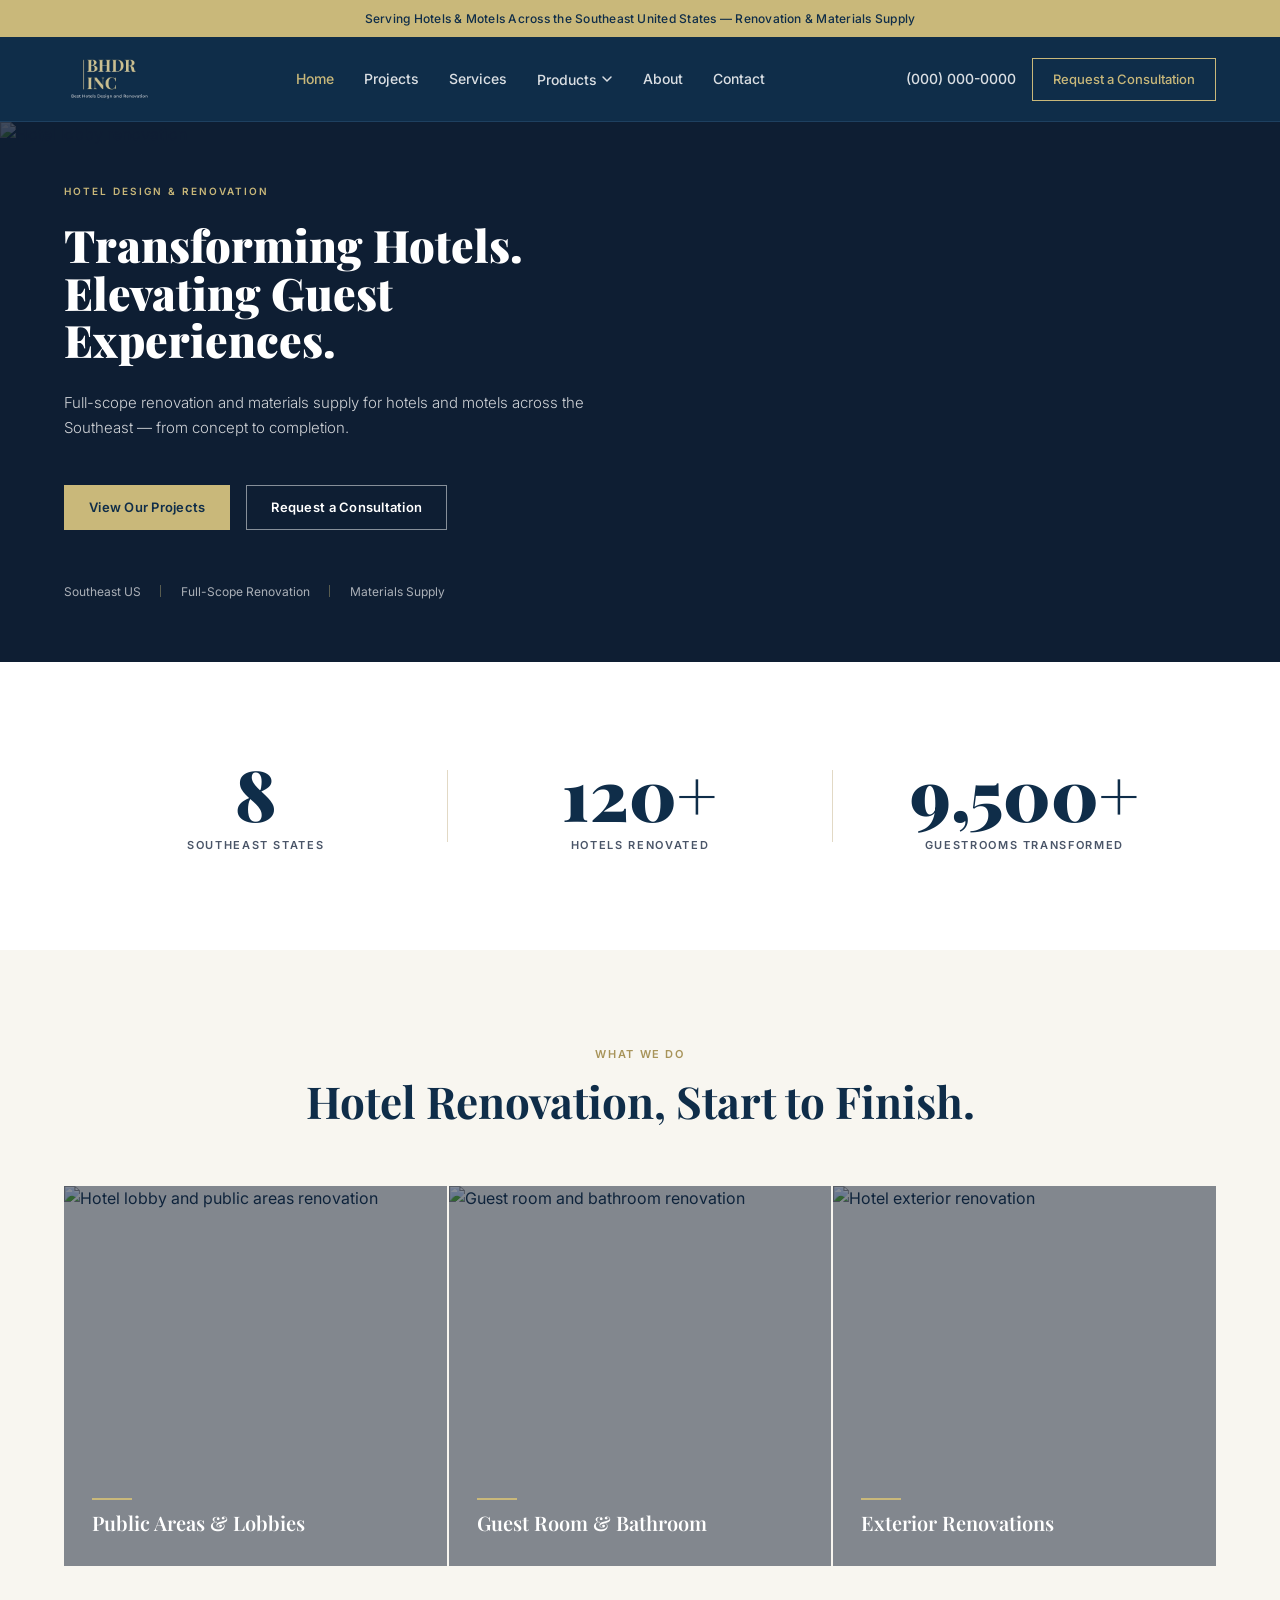
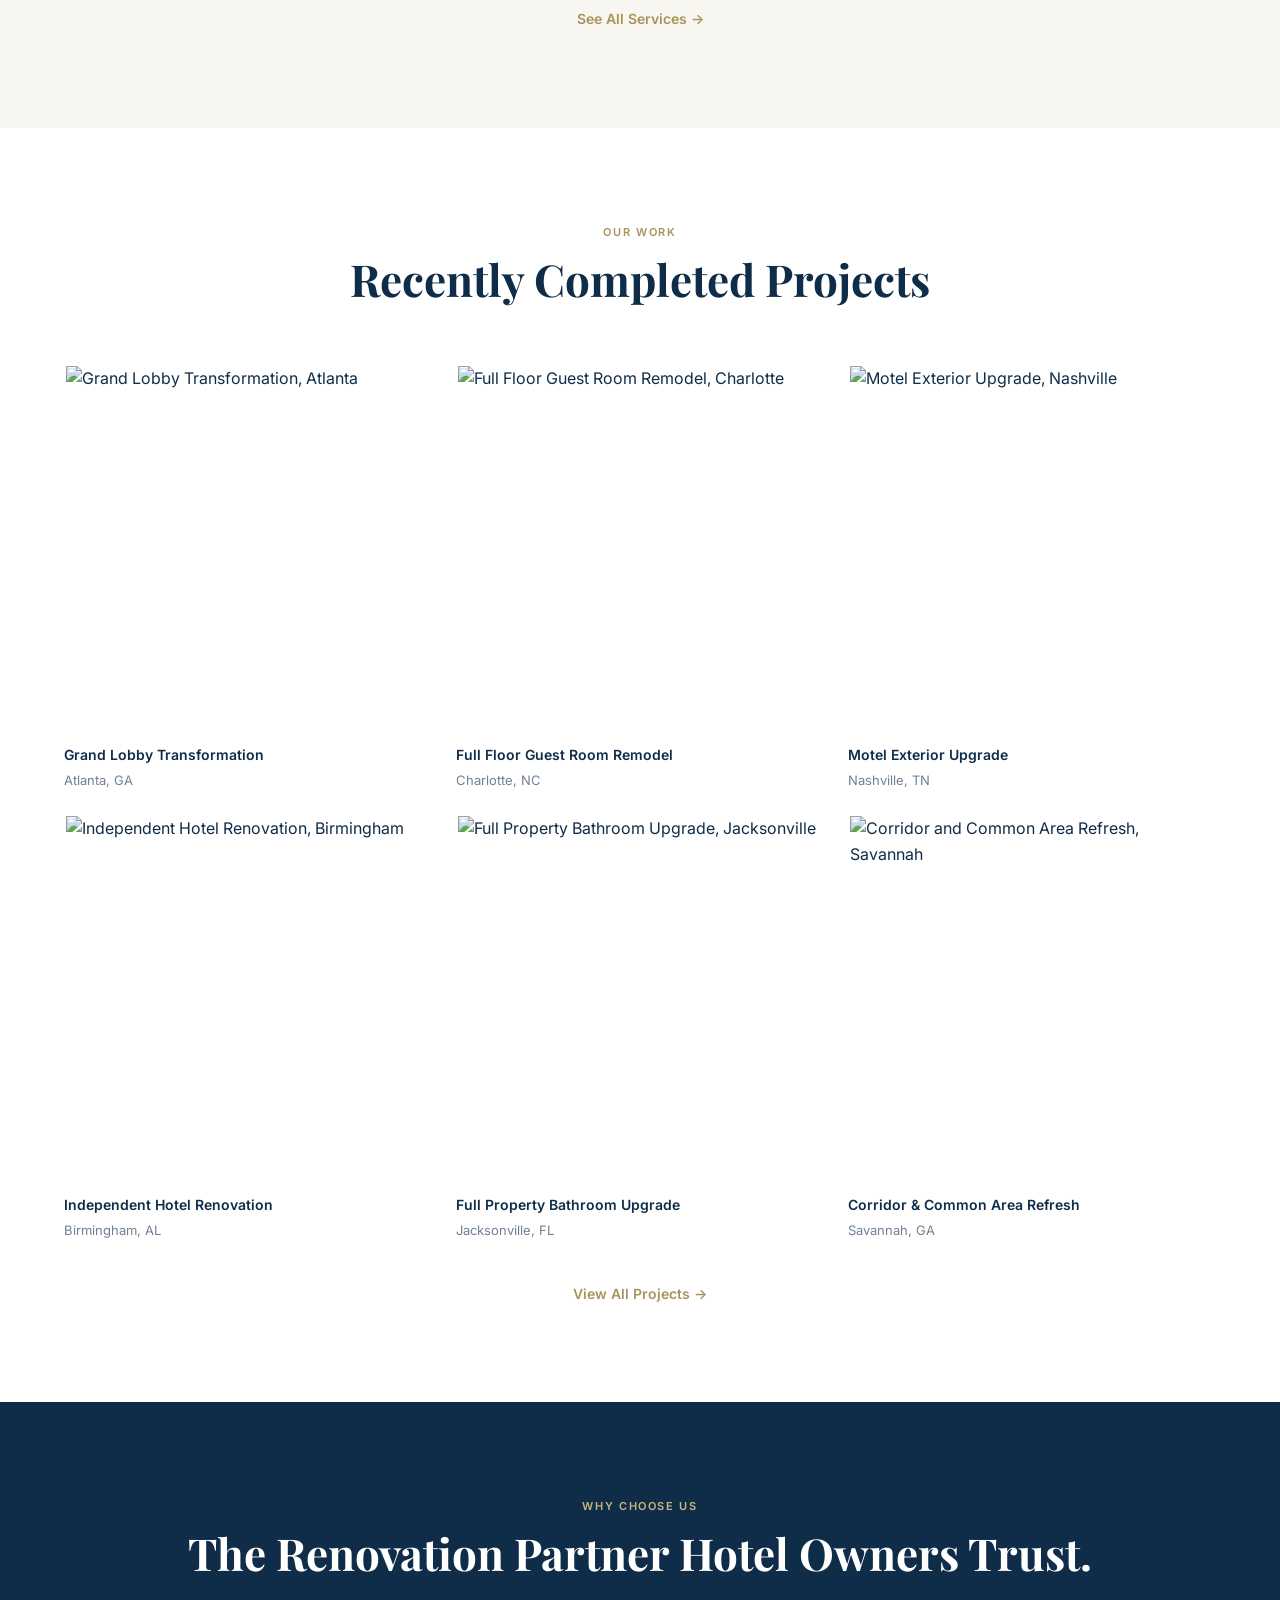
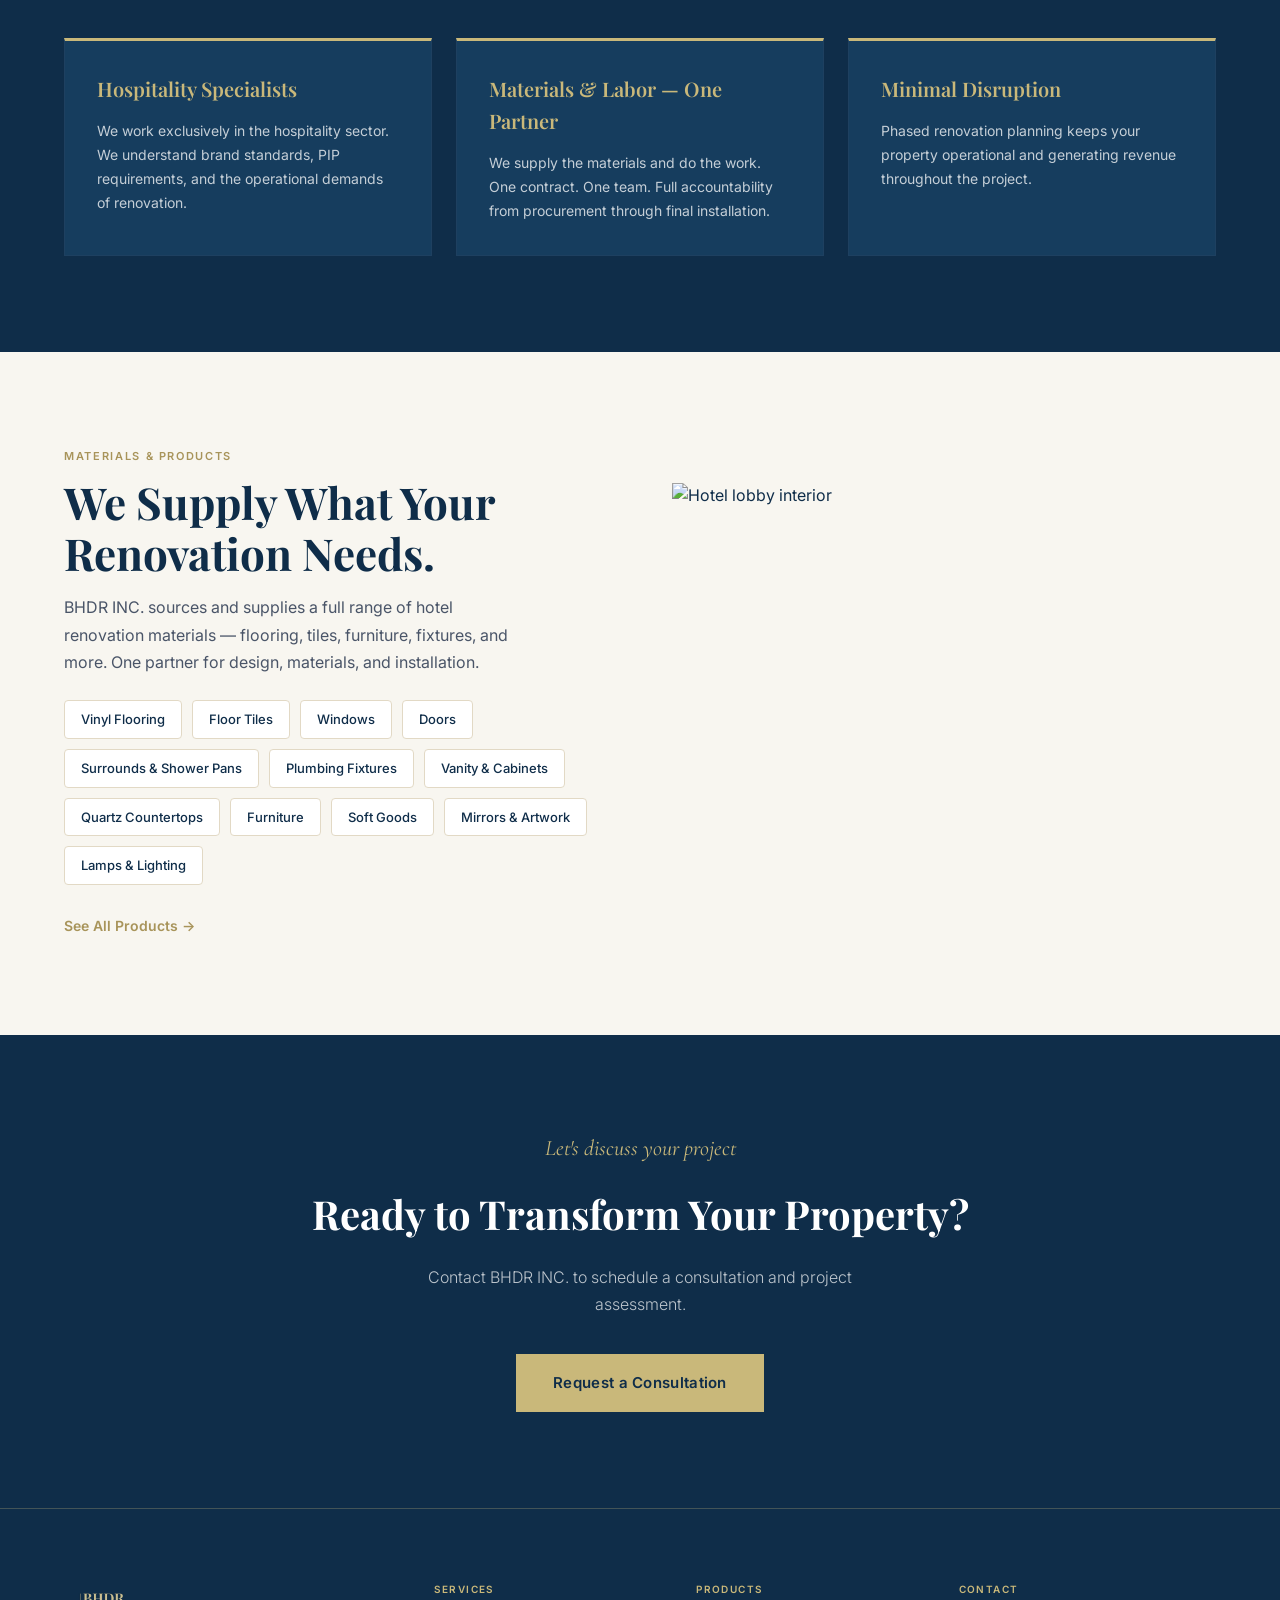
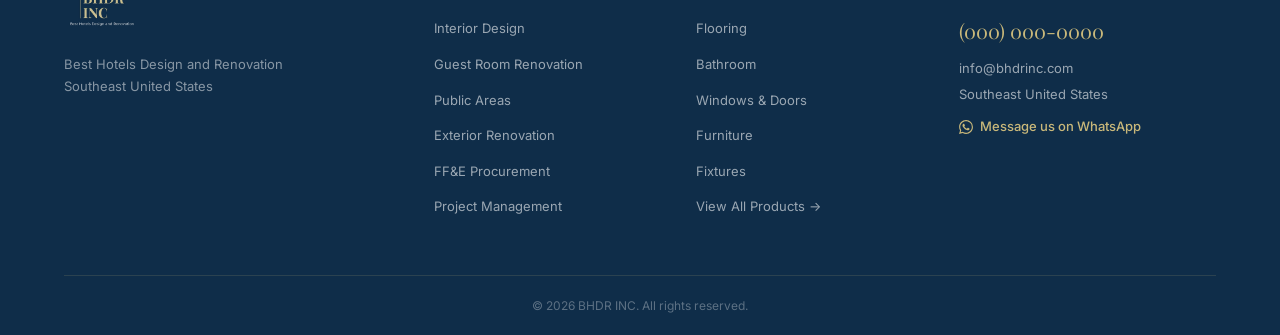
==== commit 989e5137: "Compact hero, stats strip, section background differentiation, left-align page heroes - Hero reduced" ====
--- a/index.html
+++ b/index.html
@@ -133,12 +133,34 @@
   </div>
 </section>
 
+<!-- ==================== STATS ==================== -->
+<section class="stats-section">
+  <div class="container">
+    <div class="stats-row">
+      <div class="stat-block">
+        <div class="stat-number" data-count="8">8</div>
+        <div class="stat-label">Southeast States</div>
+      </div>
+      <div class="stat-divider-v"></div>
+      <div class="stat-block">
+        <div class="stat-number" data-count="120" data-suffix="+">120+</div>
+        <div class="stat-label">Hotels Renovated</div>
+      </div>
+      <div class="stat-divider-v"></div>
+      <div class="stat-block">
+        <div class="stat-number" data-count="9500" data-suffix="+">9,500+</div>
+        <div class="stat-label">Guestrooms Transformed</div>
+      </div>
+    </div>
+  </div>
+</section>
+
 <!-- ==================== THREE CORE SERVICES ==================== -->
-<section class="section section--navy">
+<section class="section section--off-white">
   <div class="container">
     <div class="section__header section__header--center reveal">
-      <span class="section-label">What We Do</span>
-      <h2 class="section__headline section__headline--white">Hotel Renovation, Start to Finish.</h2>
+      <span class="section-label section-label--dark">What We Do</span>
+      <h2 class="section__headline section__headline--navy">Hotel Renovation, Start to Finish.</h2>
     </div>
     <div class="service-cards-grid">
       <div class="service-card reveal">
@@ -173,7 +195,7 @@
 </section>
 
 <!-- ==================== FEATURED PROJECTS ==================== -->
-<section class="section section--off-white">
+<section class="section section--white">
   <div class="container">
     <div class="section__header section__header--center reveal">
       <span class="section-label section-label--dark">Our Work</span>
--- a/style.css
+++ b/style.css
@@ -341,7 +341,7 @@
    HERO — HOMEPAGE
    ============================================================ */
 .hero {
-  min-height: 100vh;
+  min-height: 60vh;
   display: flex;
   align-items: center;
   background: var(--navy);
@@ -374,13 +374,13 @@
   z-index: 2;
   max-width: var(--max-w);
   margin: 0 auto;
-  padding: 120px 24px 80px;
+  padding: 60px 24px;
   width: 100%;
 }
 .hero__label {
   font-family: 'Inter', sans-serif;
   font-weight: 600;
-  font-size: 11px;
+  font-size: 10px;
   letter-spacing: 0.2em;
   text-transform: uppercase;
   color: var(--gold);
@@ -390,7 +390,7 @@
 .hero__headline {
   font-family: 'Playfair Display', serif;
   font-weight: 900;
-  font-size: clamp(44px, 7vw, 80px);
+  font-size: clamp(28px, 3.5vw, 46px);
   color: var(--white);
   line-height: 1.06;
   margin-bottom: 26px;
@@ -399,7 +399,7 @@
 .hero__sub {
   font-family: 'Inter', sans-serif;
   font-weight: 300;
-  font-size: 18px;
+  font-size: 15px;
   color: rgba(255,255,255,.8);
   max-width: 580px;
   line-height: 1.7;
@@ -412,6 +412,7 @@
   flex-wrap: wrap;
   margin-bottom: 52px;
 }
+.hero__ctas .btn { font-size: 13px; padding: 11px 24px; }
 .hero__trust {
   display: flex;
   align-items: center;
@@ -419,7 +420,7 @@
 }
 .hero__trust-item {
   font-family: 'Inter', sans-serif;
-  font-size: 13px;
+  font-size: 12px;
   color: rgba(255,255,255,.65);
   padding: 0 20px;
   position: relative;
@@ -438,12 +439,52 @@
 }
 
 /* ============================================================
+   STATS SECTION
+   ============================================================ */
+.stats-section {
+  background: var(--white);
+  padding: 72px 0;
+}
+.stats-row {
+  display: flex;
+  align-items: center;
+  justify-content: center;
+}
+.stat-block {
+  flex: 1;
+  text-align: center;
+  padding: 24px 32px;
+}
+.stat-divider-v {
+  width: 1px;
+  height: 72px;
+  background: var(--border);
+  flex-shrink: 0;
+}
+.stat-number {
+  font-family: 'Playfair Display', serif;
+  font-weight: 900;
+  font-size: clamp(48px, 5.5vw, 72px);
+  color: var(--navy);
+  line-height: 1;
+  margin-bottom: 8px;
+}
+.stat-label {
+  font-family: 'Inter', sans-serif;
+  font-weight: 600;
+  font-size: 11px;
+  letter-spacing: 0.15em;
+  text-transform: uppercase;
+  color: var(--text-mid);
+}
+
+/* ============================================================
    PAGE HERO — inner pages
    ============================================================ */
 .page-hero {
   background: var(--navy);
   padding: 80px 0;
-  text-align: center;
+  text-align: left;
   position: relative;
   overflow: hidden;
 }
@@ -458,8 +499,8 @@
 .page-hero__label {
   font-family: 'Inter', sans-serif;
   font-weight: 600;
-  font-size: 11px;
-  letter-spacing: 0.15em;
+  font-size: 10px;
+  letter-spacing: 0.2em;
   text-transform: uppercase;
   color: var(--gold);
   display: block;
@@ -468,7 +509,7 @@
 .page-hero__headline {
   font-family: 'Playfair Display', serif;
   font-weight: 700;
-  font-size: clamp(32px, 5vw, 56px);
+  font-size: clamp(28px, 3.5vw, 46px);
   color: var(--white);
   line-height: 1.1;
   margin-bottom: 16px;
@@ -476,10 +517,9 @@
 .page-hero__sub {
   font-family: 'Inter', sans-serif;
   font-weight: 300;
-  font-size: 17px;
+  font-size: 15px;
   color: rgba(255,255,255,.72);
   max-width: 600px;
-  margin: 0 auto;
   line-height: 1.65;
 }
 .page-hero__note {
@@ -588,10 +628,10 @@
   font-family: 'Inter', sans-serif;
   font-weight: 600;
   font-size: 14px;
-  color: var(--gold);
+  color: var(--gold-dark);
   transition: color .2s ease;
 }
-.service-cards-cta a:hover { color: var(--gold-light); }
+.service-cards-cta a:hover { color: var(--gold); }
 
 /* ============================================================
    FEATURED PROJECTS GRID (homepage + projects page)
@@ -1328,6 +1368,11 @@
    RESPONSIVE — MOBILE (<768px)
    ============================================================ */
 @media (max-width: 767px) {
+  .stats-section { padding: 56px 0; }
+  .stats-row { flex-direction: column; gap: 0; }
+  .stat-block { padding: 28px 24px; width: 100%; }
+  .stat-divider-v { width: 80px; height: 1px; }
+  .stat-number { font-size: clamp(44px, 12vw, 64px); }
   .section { padding: 64px 0; }
   .announce-bar { padding: 7px 0; }
   .announce-bar__inner { font-size: 11px; }
@@ -1335,7 +1380,7 @@
   .nav__links, .nav__cta, .nav__phone { display: none; }
   .nav__hamburger { display: flex; }
 
-  .hero__inner { padding: 100px 24px 72px; }
+  .hero__inner { padding: 60px 24px; }
   .hero__trust { flex-direction: column; align-items: flex-start; gap: 8px; }
   .hero__trust-item { padding: 0; }
   .hero__trust-item::after { display: none !important; }
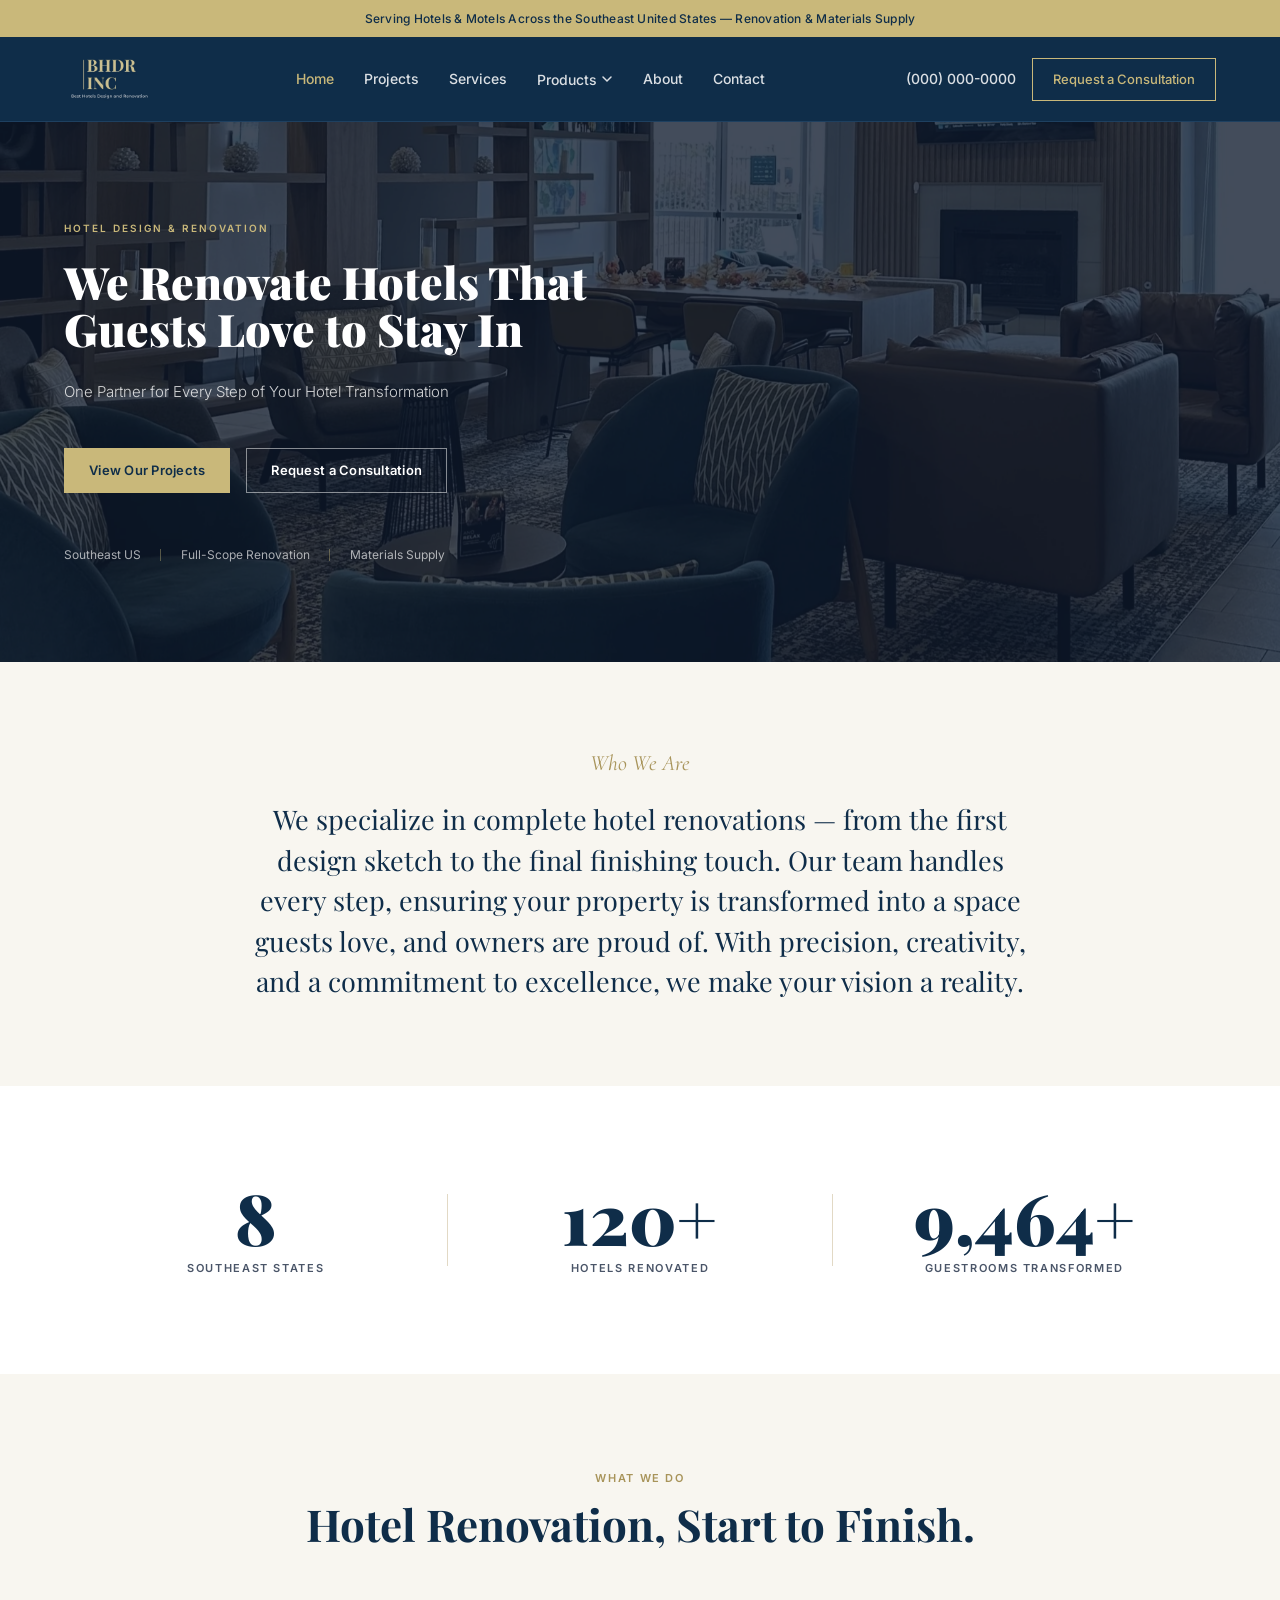
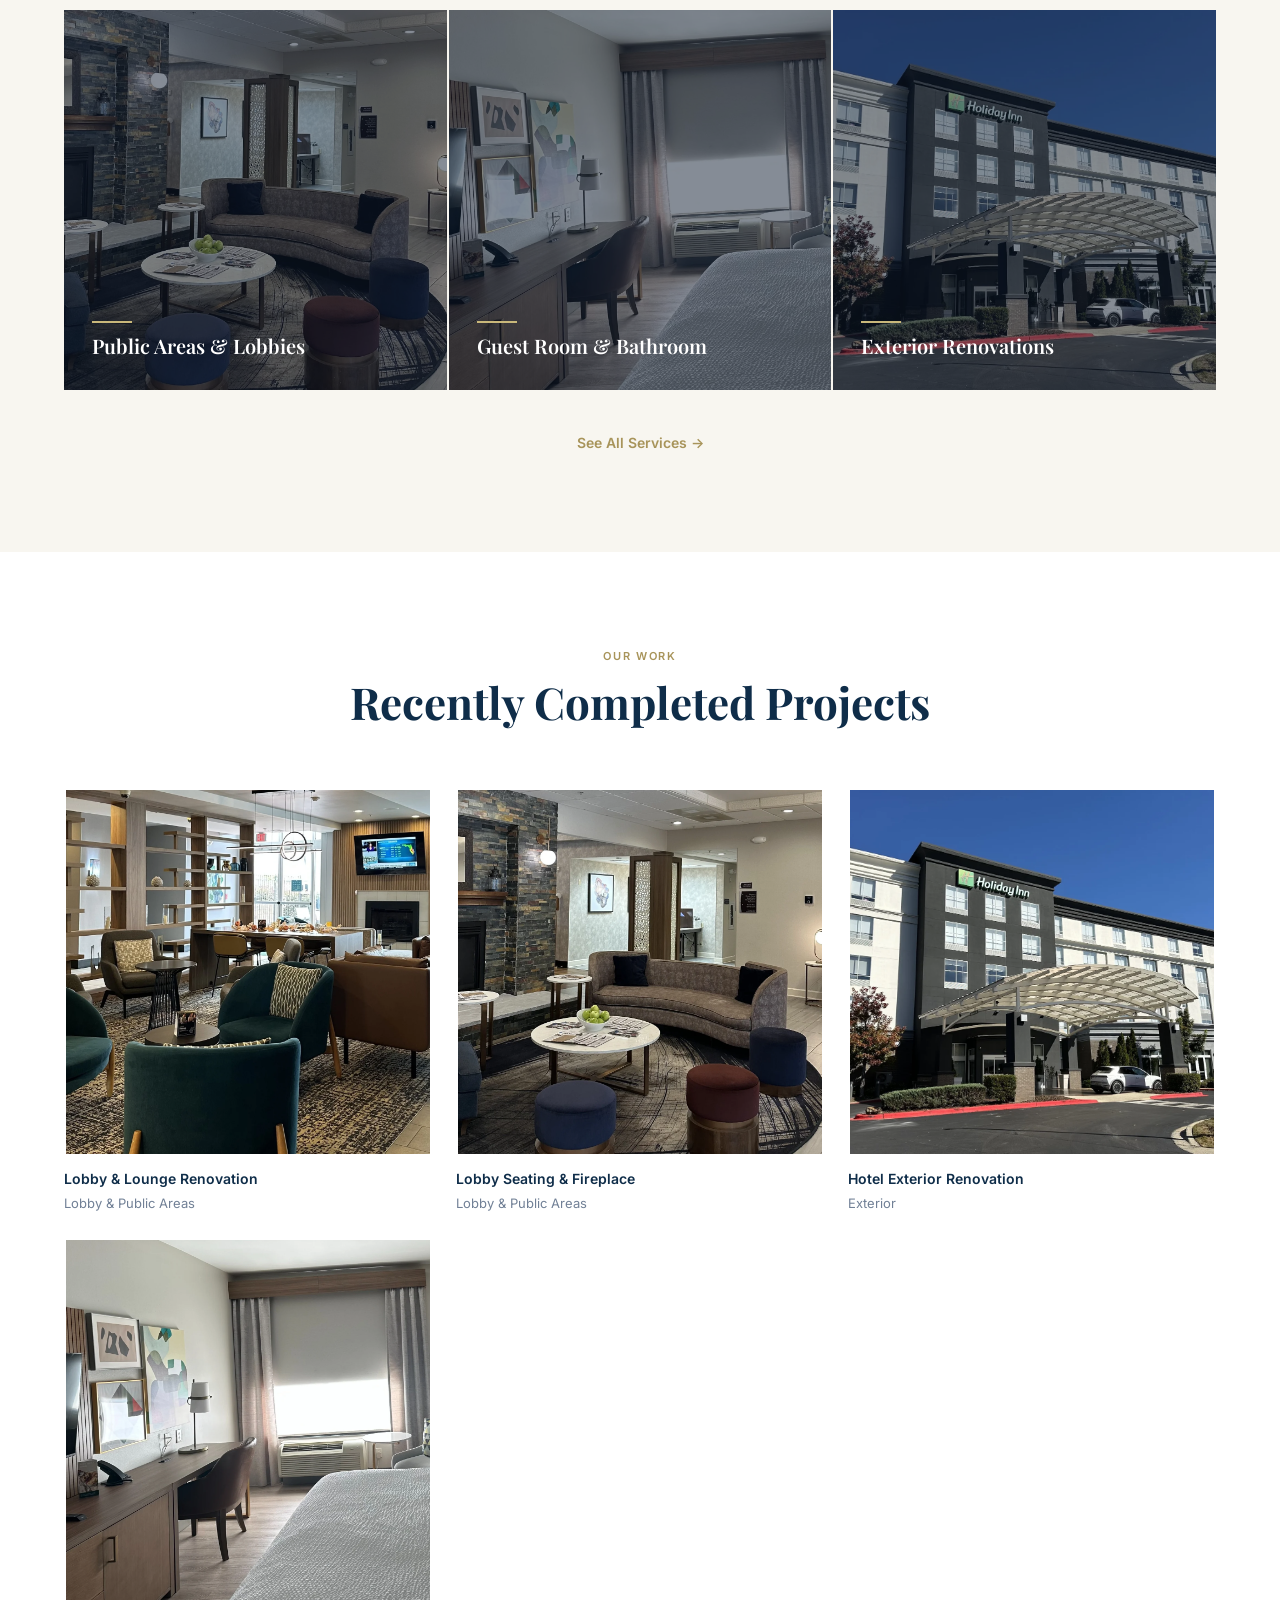
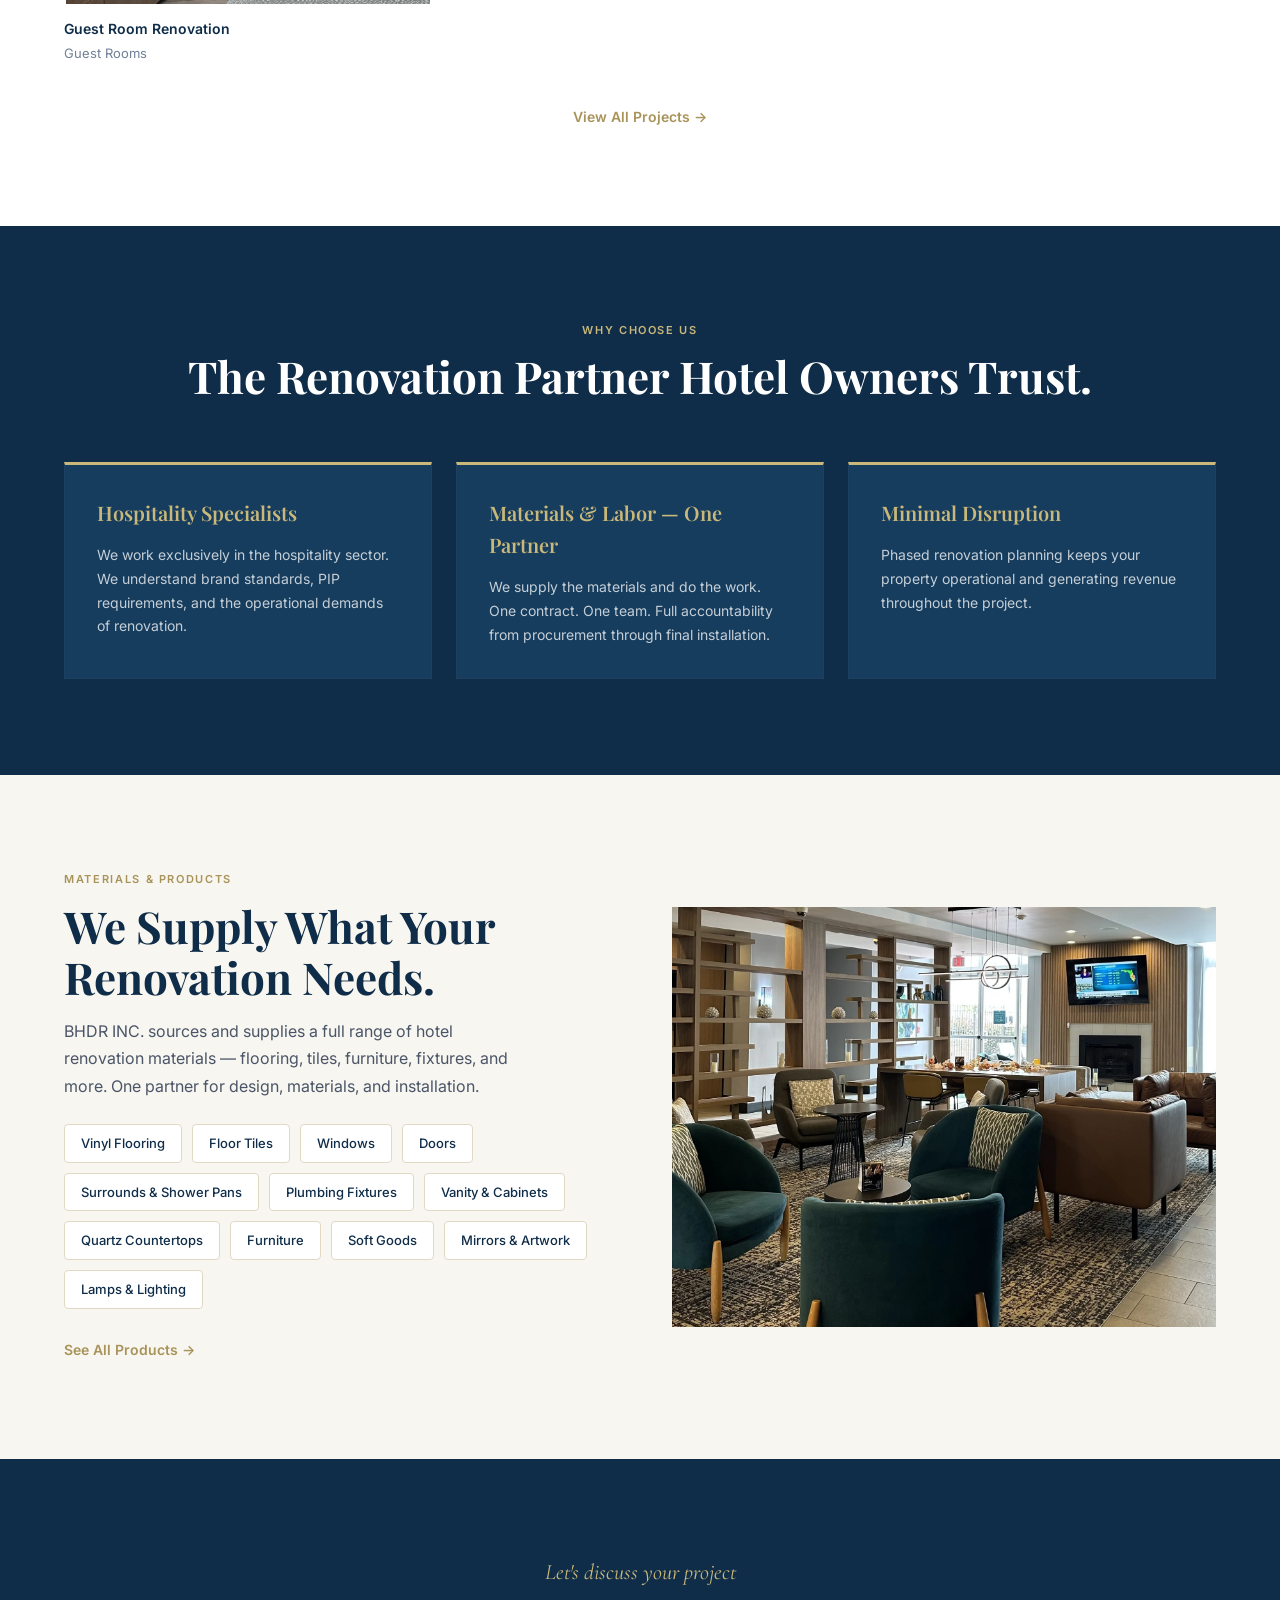
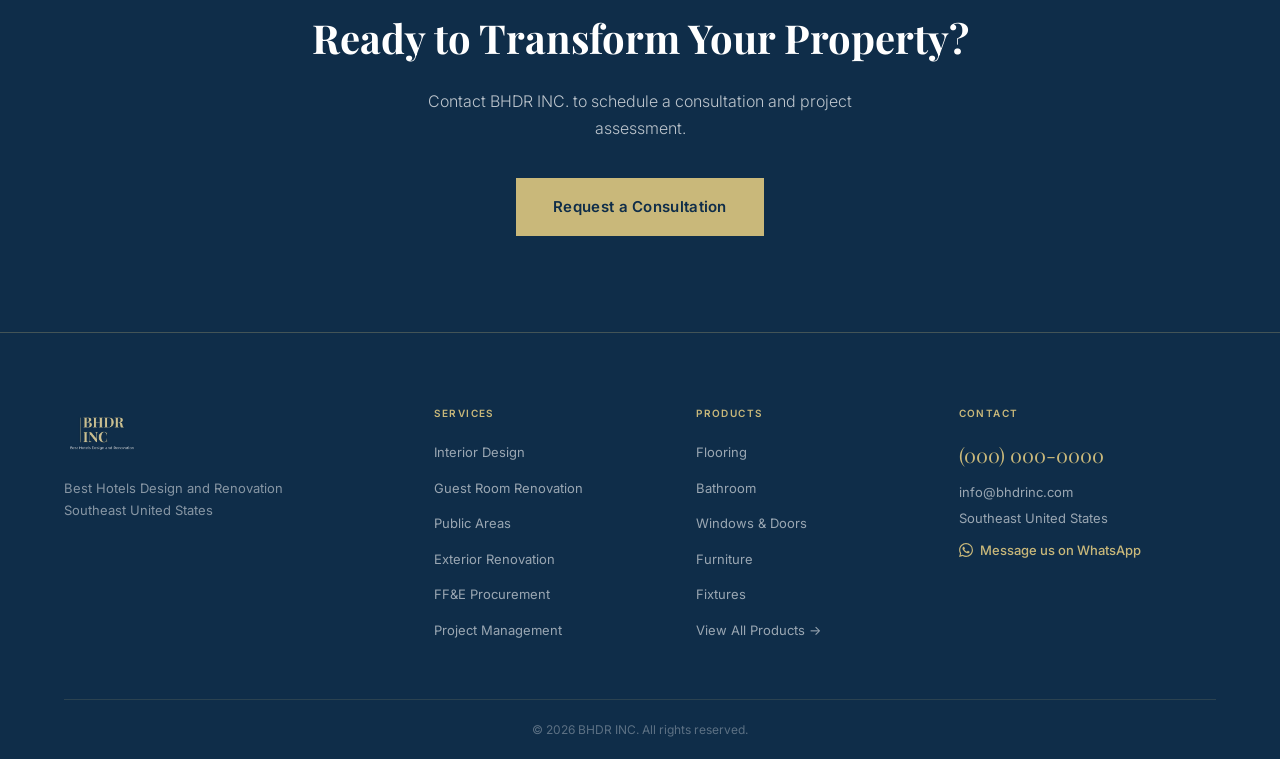
==== commit 9754e52e: "Update BHDR website with Ivan's photos and revised homepage content Co-Authored-By: Claude Opus 4.8 " ====
--- a/index.html
+++ b/index.html
@@ -114,13 +114,13 @@
 <!-- ==================== HERO ==================== -->
 <section class="hero">
   <div class="hero-bg">
-    <img src="https://images.unsplash.com/photo-1566073771259-6a8506099945?w=1600&q=80" alt="Hotel lobby renovation">
+    <img src="images/projects/hotel-lounge-renovation.webp" alt="Renovated hotel lounge with contemporary wood partitions and lounge seating by BHDR INC." fetchpriority="high">
   </div>
   <div class="hero-overlay"></div>
   <div class="hero__inner">
     <span class="hero__label">Hotel Design &amp; Renovation</span>
-    <h1 class="hero__headline">Transforming Hotels.<br>Elevating Guest<br>Experiences.</h1>
-    <p class="hero__sub">Full-scope renovation and materials supply for hotels and motels across the Southeast &mdash; from concept to completion.</p>
+    <h1 class="hero__headline">We Renovate Hotels That<br>Guests Love to Stay In</h1>
+    <p class="hero__sub">One Partner for Every Step of Your Hotel Transformation</p>
     <div class="hero__ctas">
       <a href="projects.html" class="btn btn--gold btn--lg">View Our Projects</a>
       <a href="contact.html" class="btn btn--white-outline btn--lg">Request a Consultation</a>
@@ -133,6 +133,16 @@
   </div>
 </section>
 
+<!-- ==================== INTRO ==================== -->
+<section class="intro-section">
+  <div class="container">
+    <div class="intro-section__inner reveal">
+      <span class="intro-section__accent">Who We Are</span>
+      <p class="intro-section__lead">We specialize in complete hotel renovations &mdash; from the first design sketch to the final finishing touch. Our team handles every step, ensuring your property is transformed into a space guests love, and owners are proud of. With precision, creativity, and a commitment to excellence, we make your vision a reality.</p>
+    </div>
+  </div>
+</section>
+
 <!-- ==================== STATS ==================== -->
 <section class="stats-section">
   <div class="container">
@@ -164,7 +174,7 @@
     </div>
     <div class="service-cards-grid">
       <div class="service-card reveal">
-        <img src="https://images.unsplash.com/photo-1582719478250-c89cae4dc85b?w=800&q=80" alt="Hotel lobby and public areas renovation">
+        <img src="images/projects/hotel-lobby-fireplace-renovation.webp" alt="Renovated hotel lobby lounge with stone fireplace and seating" loading="lazy">
         <div class="service-card__overlay"></div>
         <div class="service-card__content">
           <div class="service-card__rule"></div>
@@ -172,7 +182,7 @@
         </div>
       </div>
       <div class="service-card reveal reveal-delay-1">
-        <img src="https://images.unsplash.com/photo-1631049307264-da0ec9d70304?w=800&q=80" alt="Guest room and bathroom renovation">
+        <img src="images/projects/hotel-guestroom-renovation.webp" alt="Renovated hotel guest room with bed, desk, and modern lighting" loading="lazy">
         <div class="service-card__overlay"></div>
         <div class="service-card__content">
           <div class="service-card__rule"></div>
@@ -180,7 +190,7 @@
         </div>
       </div>
       <div class="service-card reveal reveal-delay-2">
-        <img src="https://images.unsplash.com/photo-1542314831-068cd1dbfeeb?w=800&q=80" alt="Hotel exterior renovation">
+        <img src="images/projects/hotel-exterior-renovation.webp" alt="Renovated multi-story hotel exterior and entrance" loading="lazy">
         <div class="service-card__overlay"></div>
         <div class="service-card__content">
           <div class="service-card__rule"></div>
@@ -205,61 +215,41 @@
 
       <div class="project-card reveal">
         <div class="project-card__frame">
-          <img class="project-card__img" src="https://images.unsplash.com/photo-1582719478250-c89cae4dc85b?w=600&q=80" alt="Grand Lobby Transformation, Atlanta">
+          <img class="project-card__img" src="images/projects/hotel-lounge-renovation.webp" alt="Renovated hotel lobby and lounge with wood partitions and lounge seating" loading="lazy">
         </div>
         <div class="project-card__body">
-          <p class="project-card__name">Grand Lobby Transformation</p>
-          <p class="project-card__loc">Atlanta, GA</p>
+          <p class="project-card__name">Lobby &amp; Lounge Renovation</p>
+          <p class="project-card__loc">Lobby &amp; Public Areas</p>
         </div>
       </div>
 
       <div class="project-card reveal reveal-delay-1">
         <div class="project-card__frame">
-          <img class="project-card__img" src="https://images.unsplash.com/photo-1631049307264-da0ec9d70304?w=600&q=80" alt="Full Floor Guest Room Remodel, Charlotte">
+          <img class="project-card__img" src="images/projects/hotel-lobby-fireplace-renovation.webp" alt="Renovated hotel lobby seating area with stone fireplace" loading="lazy">
         </div>
         <div class="project-card__body">
-          <p class="project-card__name">Full Floor Guest Room Remodel</p>
-          <p class="project-card__loc">Charlotte, NC</p>
+          <p class="project-card__name">Lobby Seating &amp; Fireplace</p>
+          <p class="project-card__loc">Lobby &amp; Public Areas</p>
         </div>
       </div>
 
       <div class="project-card reveal reveal-delay-2">
         <div class="project-card__frame">
-          <img class="project-card__img" src="https://images.unsplash.com/photo-1542314831-068cd1dbfeeb?w=600&q=80" alt="Motel Exterior Upgrade, Nashville">
+          <img class="project-card__img" src="images/projects/hotel-exterior-renovation.webp" alt="Renovated multi-story hotel exterior and entrance" loading="lazy">
         </div>
         <div class="project-card__body">
-          <p class="project-card__name">Motel Exterior Upgrade</p>
-          <p class="project-card__loc">Nashville, TN</p>
+          <p class="project-card__name">Hotel Exterior Renovation</p>
+          <p class="project-card__loc">Exterior</p>
         </div>
       </div>
 
       <div class="project-card reveal">
         <div class="project-card__frame">
-          <img class="project-card__img" src="https://images.unsplash.com/photo-1571003123894-1f0594d2b5d9?w=600&q=80" alt="Independent Hotel Renovation, Birmingham">
+          <img class="project-card__img" src="images/projects/hotel-guestroom-renovation.webp" alt="Renovated hotel guest room with bed, desk, lighting, and decor" loading="lazy">
         </div>
         <div class="project-card__body">
-          <p class="project-card__name">Independent Hotel Renovation</p>
-          <p class="project-card__loc">Birmingham, AL</p>
-        </div>
-      </div>
-
-      <div class="project-card reveal reveal-delay-1">
-        <div class="project-card__frame">
-          <img class="project-card__img" src="https://images.unsplash.com/photo-1584132967334-10e028bd69f7?w=600&q=80" alt="Full Property Bathroom Upgrade, Jacksonville">
-        </div>
-        <div class="project-card__body">
-          <p class="project-card__name">Full Property Bathroom Upgrade</p>
-          <p class="project-card__loc">Jacksonville, FL</p>
-        </div>
-      </div>
-
-      <div class="project-card reveal reveal-delay-2">
-        <div class="project-card__frame">
-          <img class="project-card__img" src="https://images.unsplash.com/photo-1551882547-ff40c63fe5fa?w=600&q=80" alt="Corridor and Common Area Refresh, Savannah">
-        </div>
-        <div class="project-card__body">
-          <p class="project-card__name">Corridor &amp; Common Area Refresh</p>
-          <p class="project-card__loc">Savannah, GA</p>
+          <p class="project-card__name">Guest Room Renovation</p>
+          <p class="project-card__loc">Guest Rooms</p>
         </div>
       </div>
 
@@ -321,7 +311,7 @@
         </div>
       </div>
       <div class="reveal reveal-delay-1">
-        <img class="materials-img" src="https://images.unsplash.com/photo-1590490360182-c33d57733427?w=800&q=80" alt="Hotel lobby interior">
+        <img class="materials-img" src="images/projects/hotel-lounge-renovation.webp" alt="Renovated hotel lounge interior by BHDR INC." loading="lazy">
       </div>
     </div>
   </div>
--- a/style.css
+++ b/style.css
@@ -574,6 +574,33 @@
 .section__sub--dark   { color: var(--text-mid); }
 .section__sub--center { margin-left: auto; margin-right: auto; }
 
+/* Homepage intro / company description (below hero) */
+.intro-section {
+  background: var(--off-white);
+  padding: 84px 0;
+}
+.intro-section__inner {
+  max-width: 800px;
+  margin: 0 auto;
+  text-align: center;
+}
+.intro-section__accent {
+  font-family: 'Cormorant Garamond', serif;
+  font-style: italic;
+  font-size: 22px;
+  color: var(--gold-dark);
+  display: block;
+  margin-bottom: 18px;
+}
+.intro-section__lead {
+  font-family: 'Playfair Display', serif;
+  font-weight: 400;
+  font-size: clamp(20px, 2.4vw, 27px);
+  line-height: 1.5;
+  color: var(--text-dark);
+  margin: 0;
+}
+
 /* ============================================================
    HOMEPAGE — SERVICE IMAGE CARDS
    ============================================================ */
@@ -1368,6 +1395,9 @@
    RESPONSIVE — MOBILE (<768px)
    ============================================================ */
 @media (max-width: 767px) {
+  .intro-section { padding: 52px 0; }
+  .intro-section__accent { font-size: 20px; margin-bottom: 14px; }
+  .intro-section__lead { font-size: 19px; line-height: 1.55; }
   .stats-section { padding: 56px 0; }
   .stats-row { flex-direction: column; gap: 0; }
   .stat-block { padding: 28px 24px; width: 100%; }
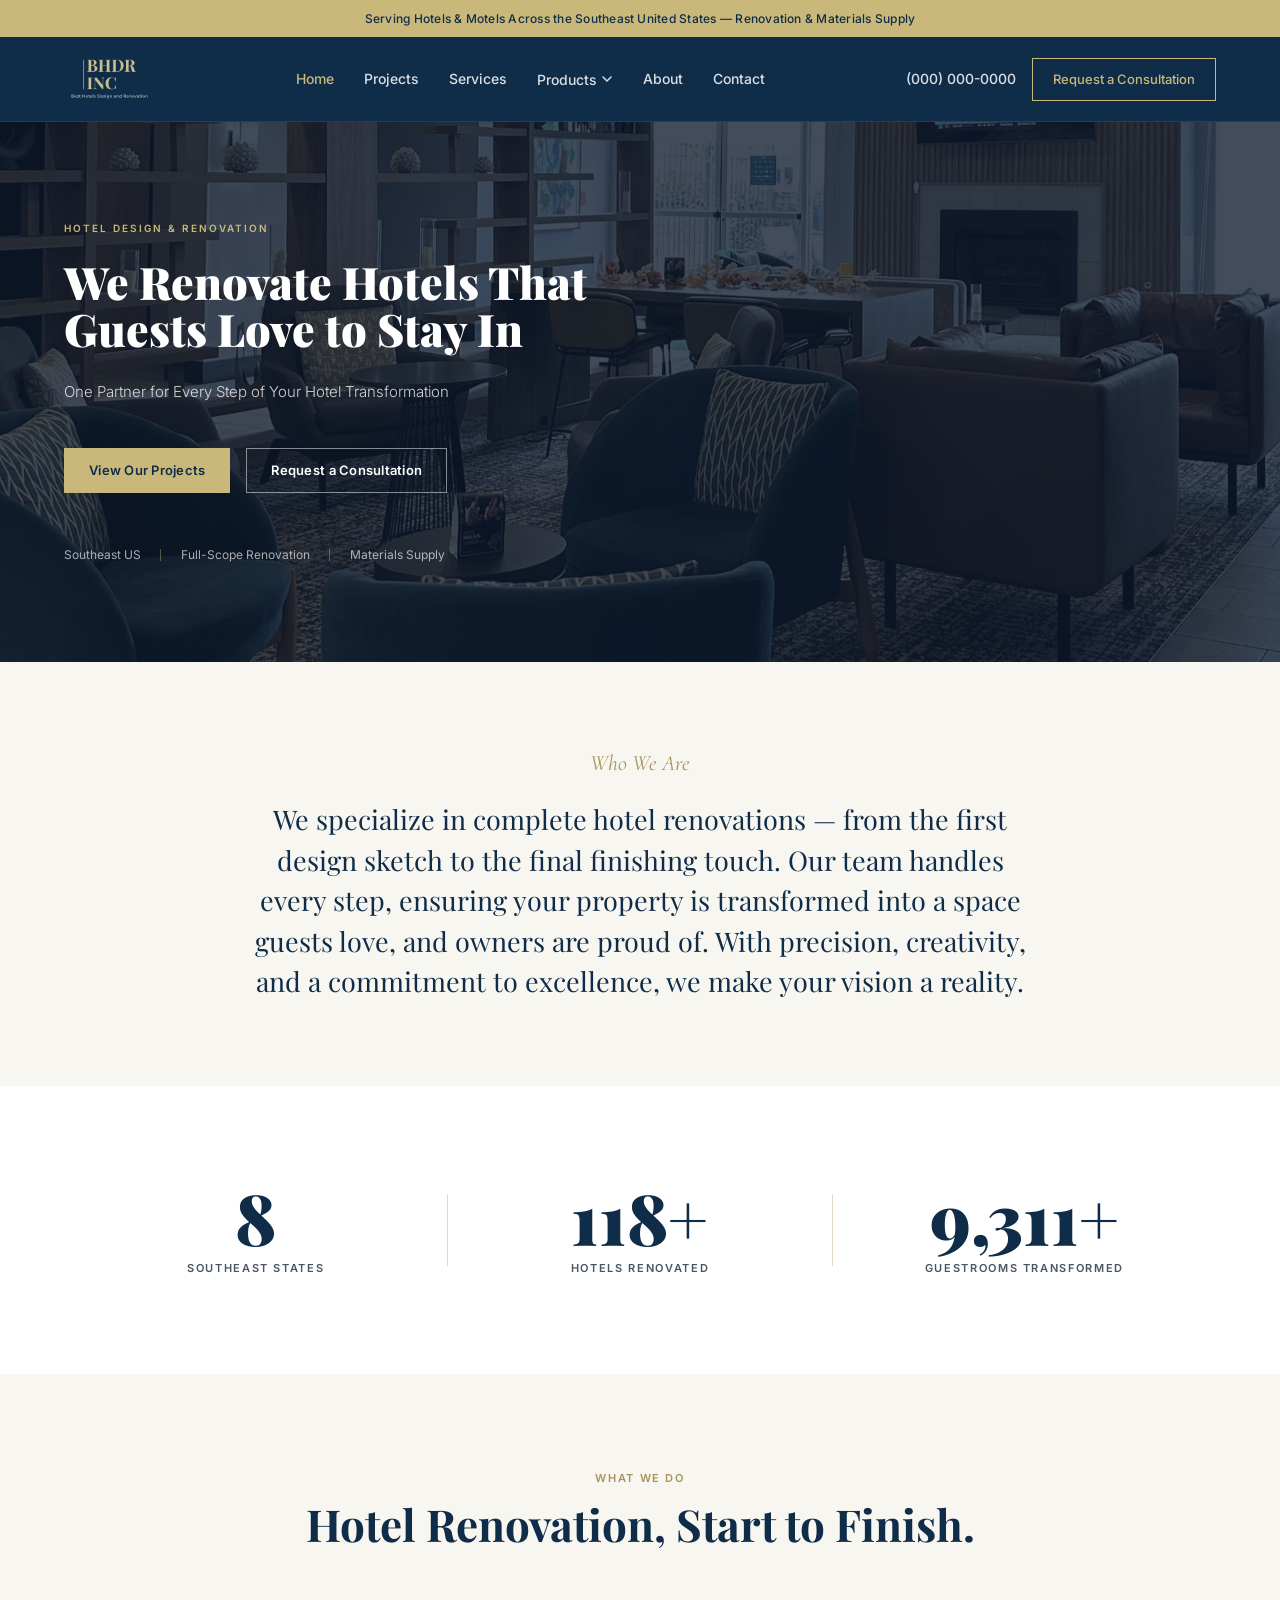
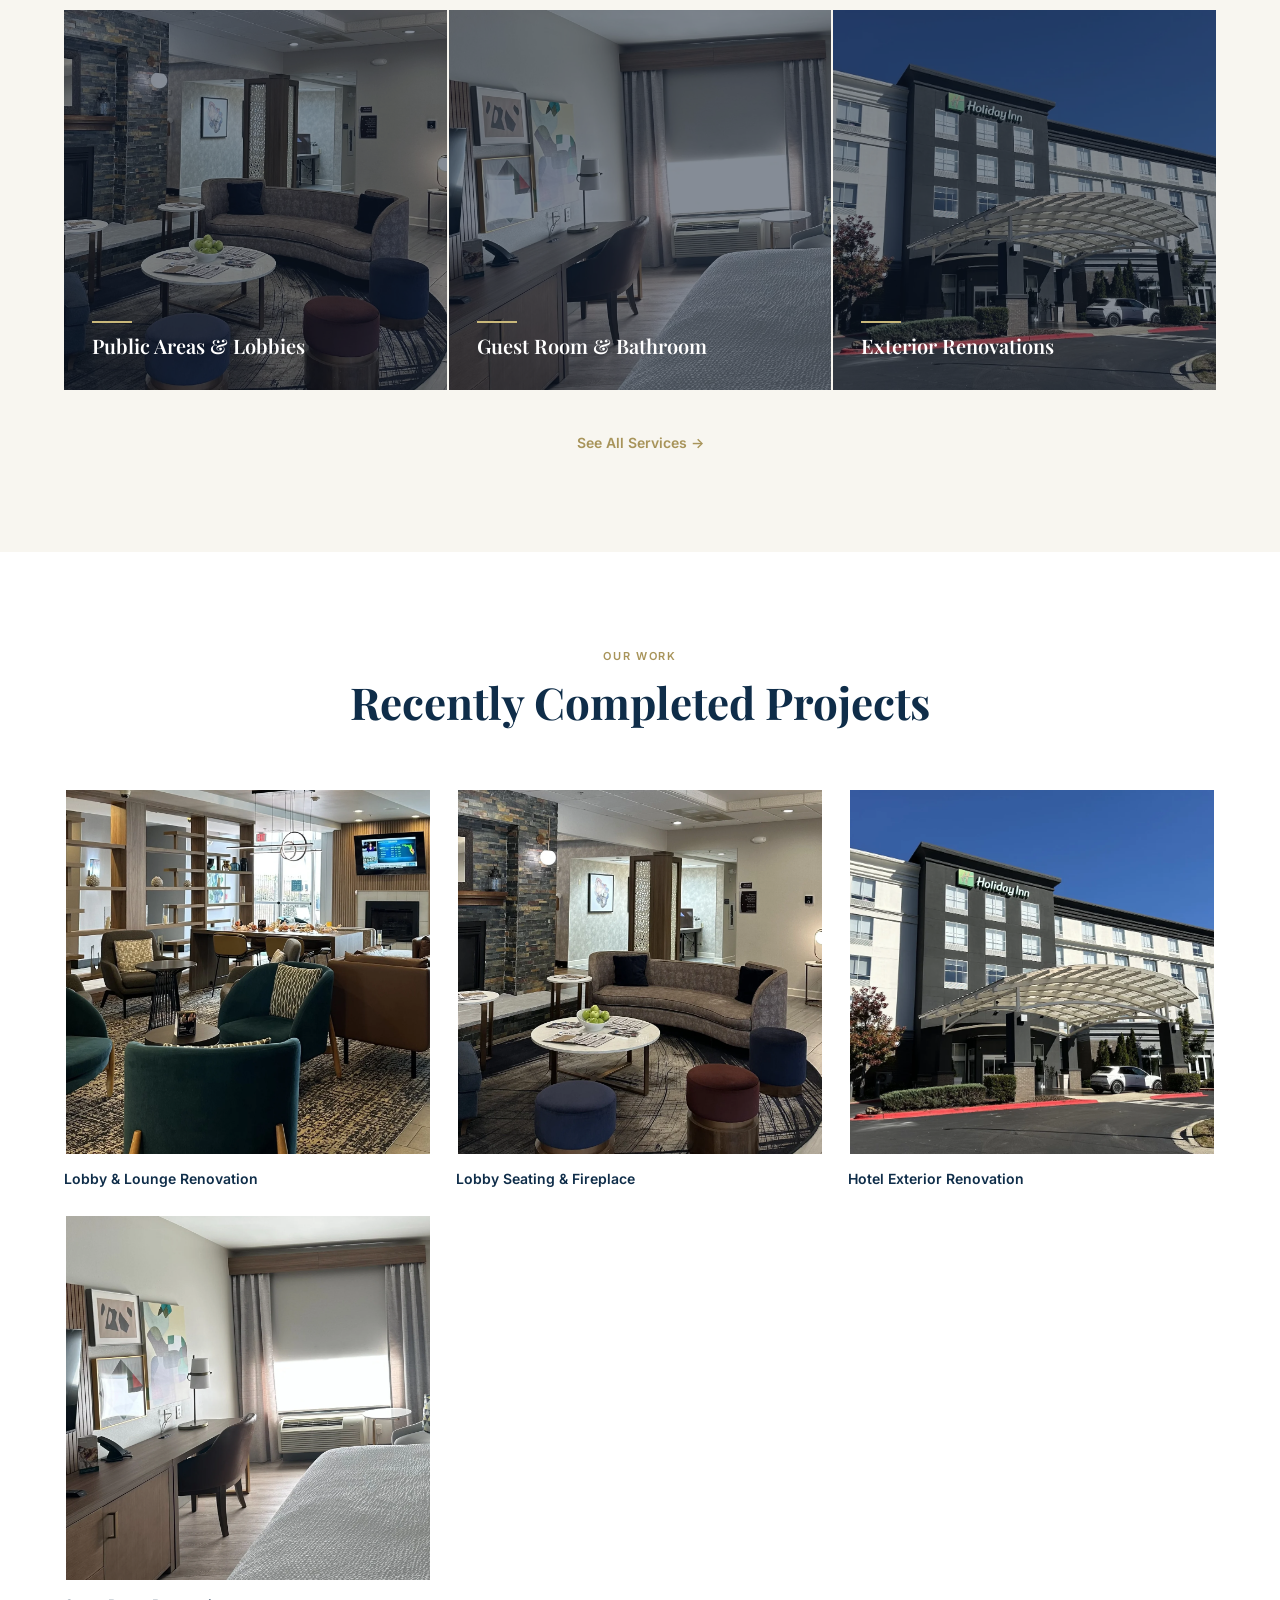
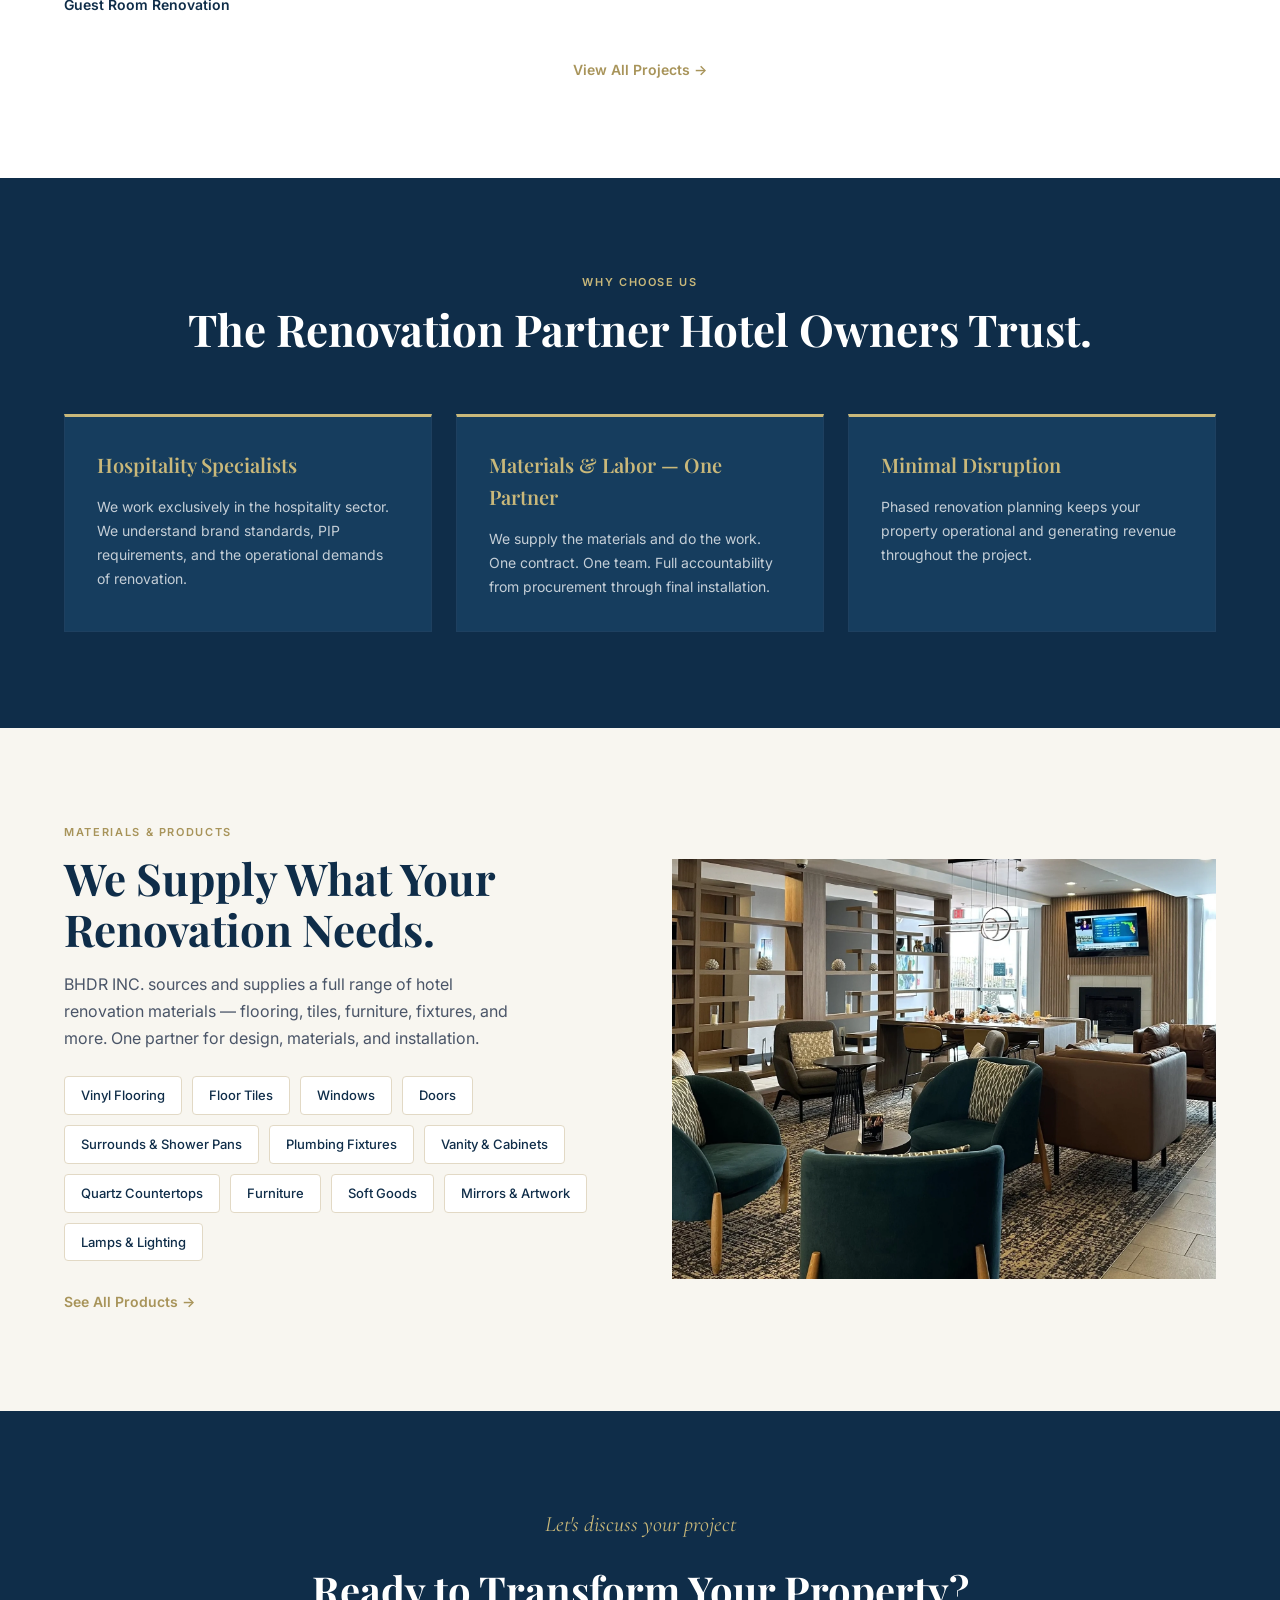
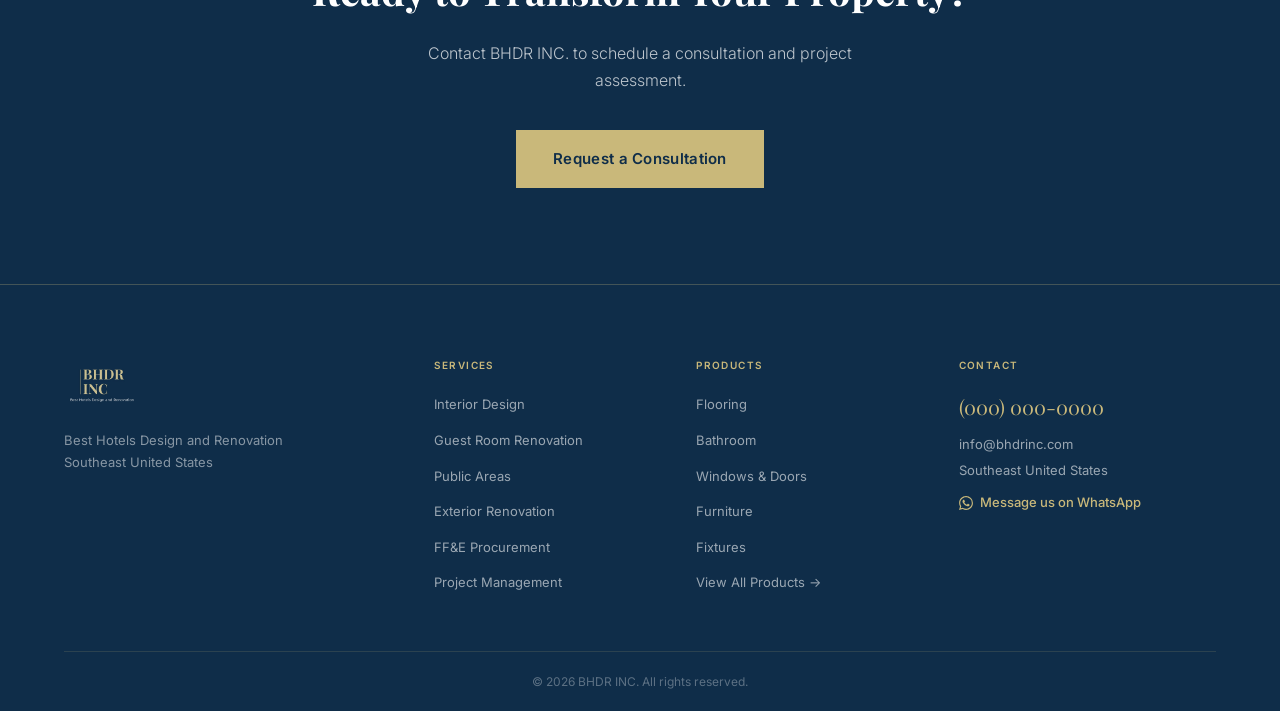
==== commit f7a42a94: "Simplify project cards to title-only and keep hero tags on one line on mobile Co-Authored-By: Claude" ====
--- a/index.html
+++ b/index.html
@@ -219,7 +219,6 @@
         </div>
         <div class="project-card__body">
           <p class="project-card__name">Lobby &amp; Lounge Renovation</p>
-          <p class="project-card__loc">Lobby &amp; Public Areas</p>
         </div>
       </div>
 
@@ -229,7 +228,6 @@
         </div>
         <div class="project-card__body">
           <p class="project-card__name">Lobby Seating &amp; Fireplace</p>
-          <p class="project-card__loc">Lobby &amp; Public Areas</p>
         </div>
       </div>
 
@@ -239,7 +237,6 @@
         </div>
         <div class="project-card__body">
           <p class="project-card__name">Hotel Exterior Renovation</p>
-          <p class="project-card__loc">Exterior</p>
         </div>
       </div>
 
@@ -249,7 +246,6 @@
         </div>
         <div class="project-card__body">
           <p class="project-card__name">Guest Room Renovation</p>
-          <p class="project-card__loc">Guest Rooms</p>
         </div>
       </div>
 
--- a/style.css
+++ b/style.css
@@ -704,7 +704,7 @@
   font-weight: 600;
   font-size: 14px;
   color: var(--navy);
-  margin-bottom: 3px;
+  margin-bottom: 0;
   transition: color .2s ease;
 }
 .project-card:hover .project-card__name { color: var(--gold-dark); }
@@ -1411,11 +1411,11 @@
   .nav__hamburger { display: flex; }
 
   .hero__inner { padding: 60px 24px; }
-  .hero__trust { flex-direction: column; align-items: flex-start; gap: 8px; }
-  .hero__trust-item { padding: 0; }
-  .hero__trust-item::after { display: none !important; }
   .hero__ctas { flex-direction: column; align-items: stretch; }
   .hero__ctas .btn { justify-content: center; }
+  /* Keep hero trust tags on one row (like desktop), fitted to phone width */
+  .hero__trust { flex-wrap: nowrap; }
+  .hero__trust-item { padding: 0 10px; font-size: 11px; white-space: nowrap; }
 
   .service-cards-grid { grid-template-columns: 1fr; }
   .projects-grid { grid-template-columns: 1fr; }
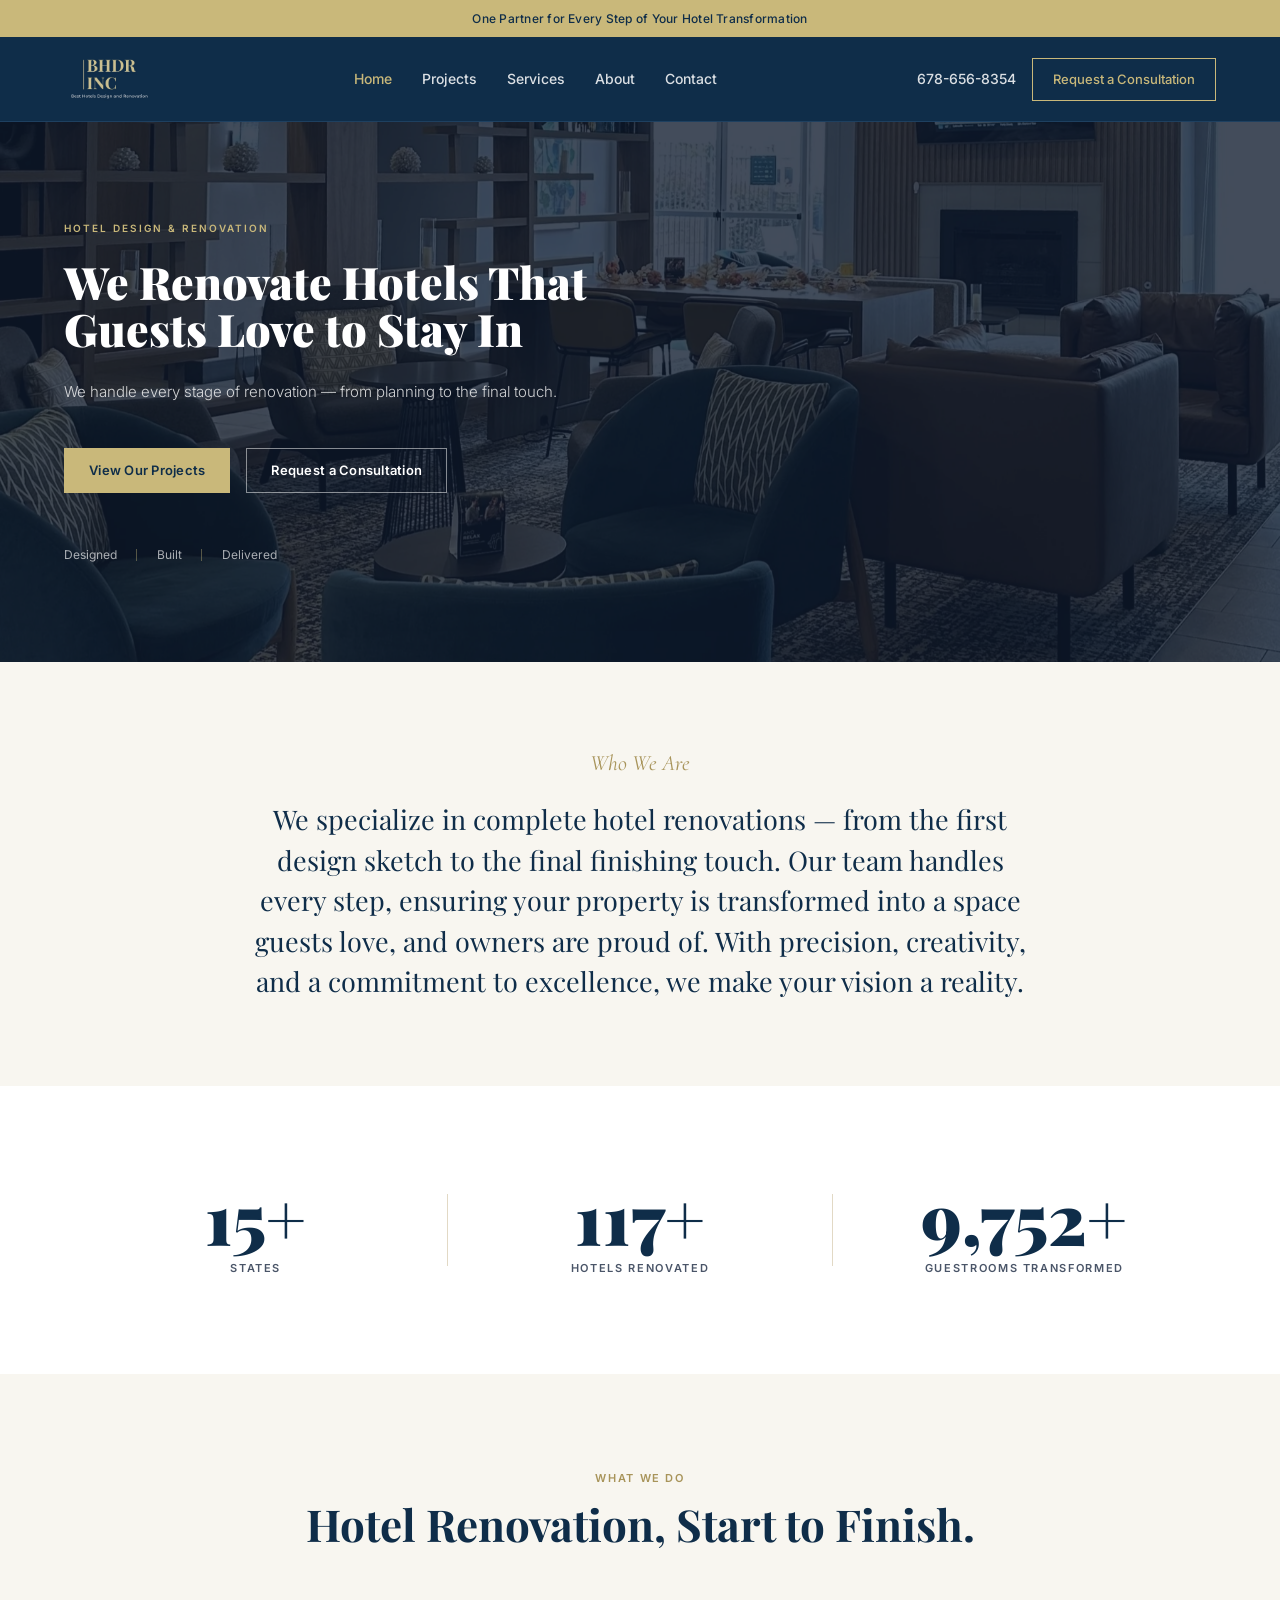
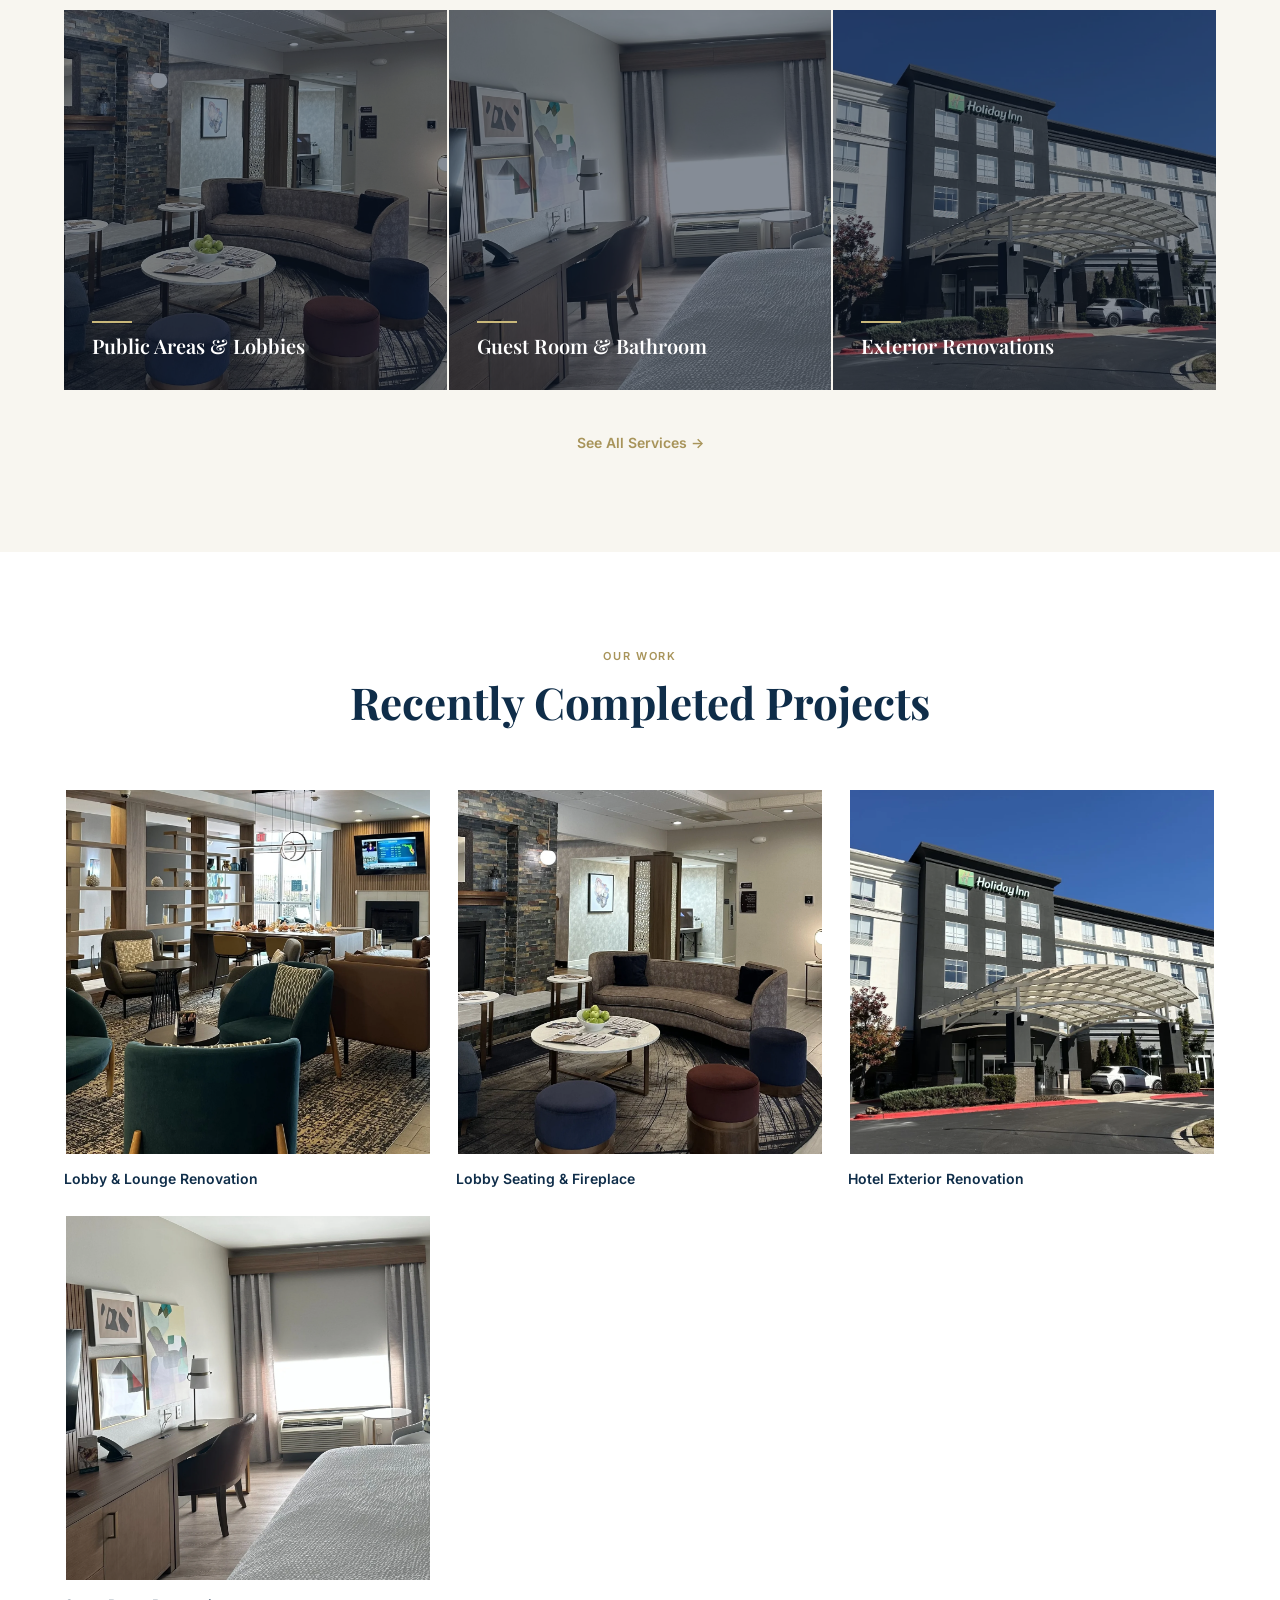
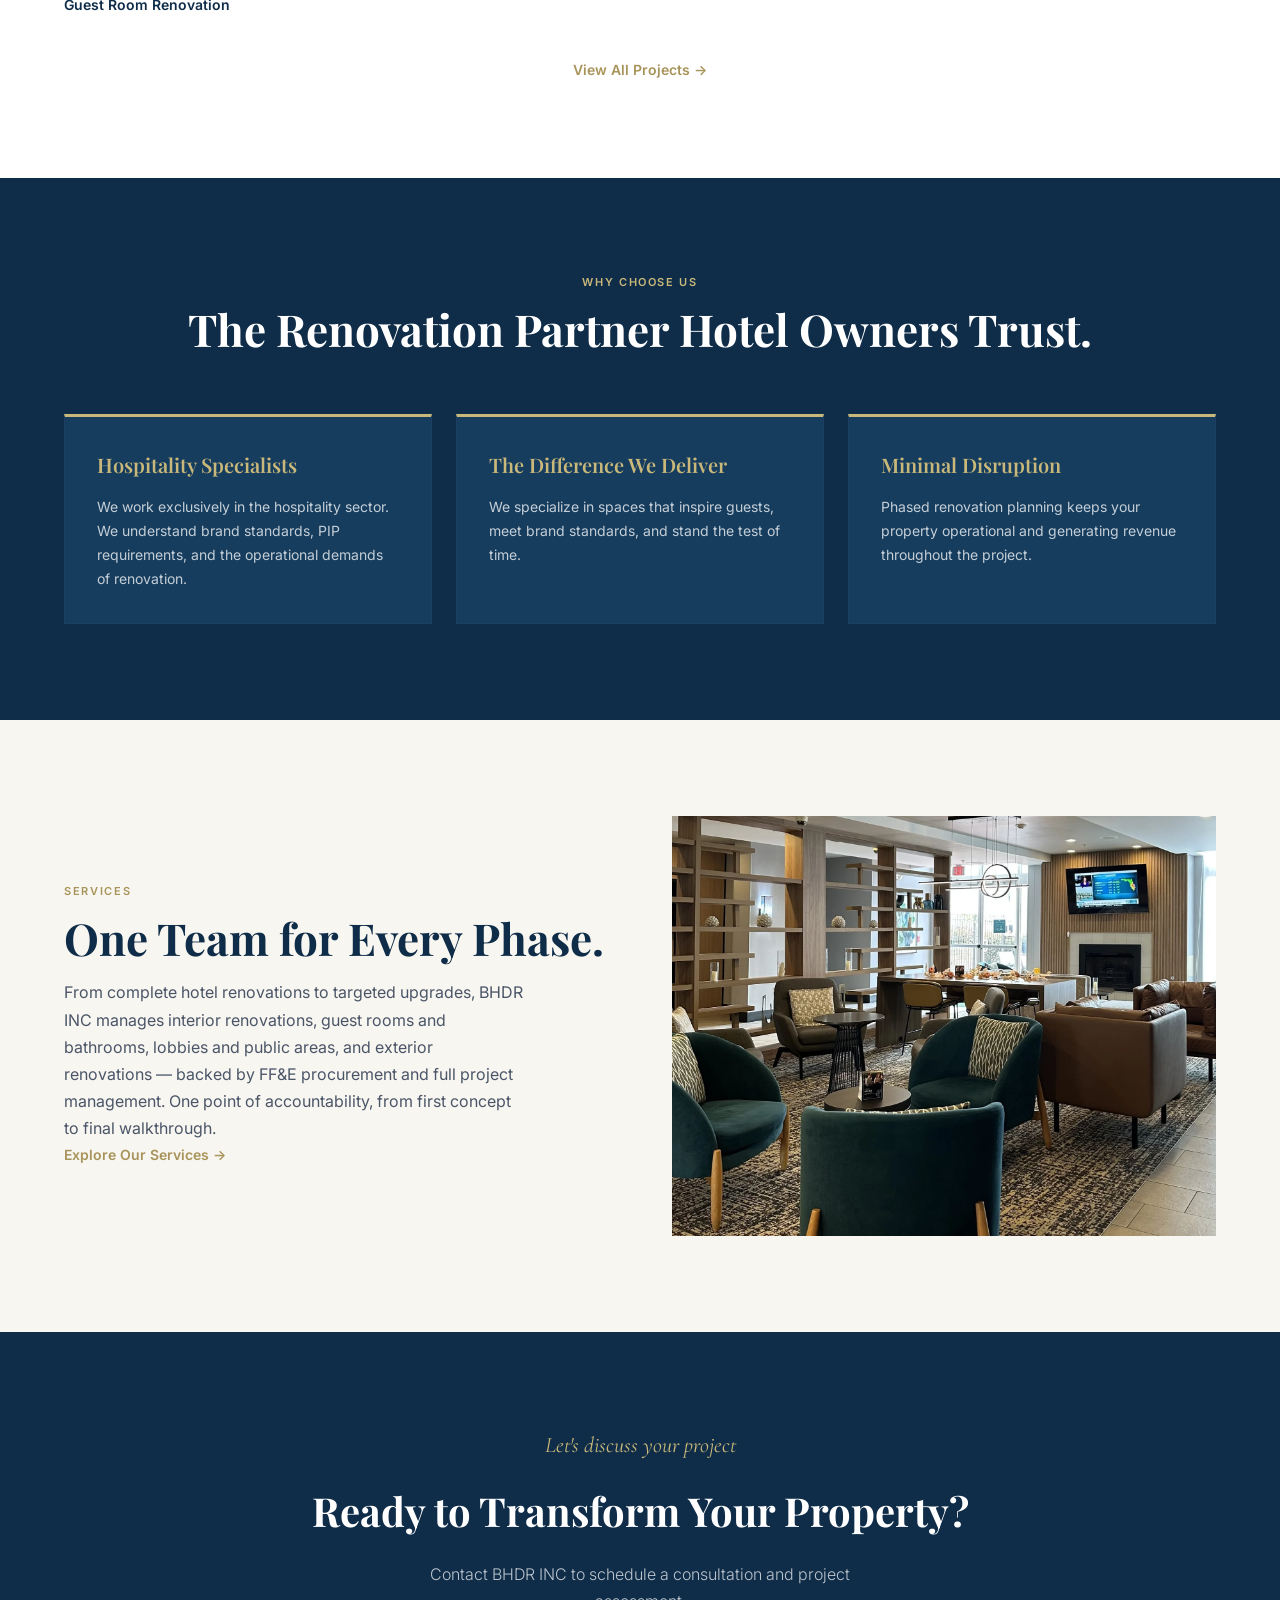
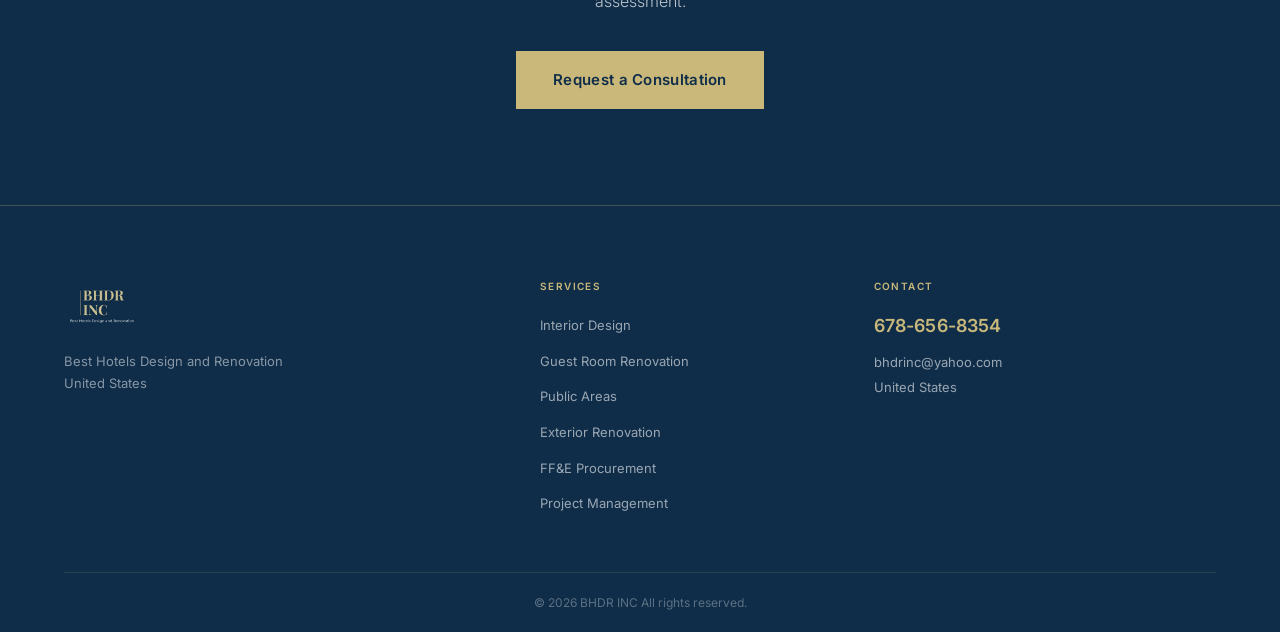
==== commit 608f7e37: "Update BHDR website with Ivan's second round of revisions Co-Authored-By: Claude Opus 4.8 <noreply@a" ====
--- a/index.html
+++ b/index.html
@@ -3,8 +3,8 @@
 <head>
   <meta charset="UTF-8">
   <meta name="viewport" content="width=device-width, initial-scale=1.0">
-  <title>BHDR INC. — Hotel Design &amp; Renovation | Southeast US</title>
-  <meta name="description" content="BHDR INC. delivers full-scope hotel and motel renovation and materials supply across the Southeast United States.">
+  <title>BHDR INC — Hotel Design &amp; Renovation | United States</title>
+  <meta name="description" content="BHDR INC delivers full-scope hotel and motel renovation and materials supply across the United States.">
   <link rel="preconnect" href="https://fonts.googleapis.com">
   <link rel="preconnect" href="https://fonts.gstatic.com" crossorigin>
   <link href="https://fonts.googleapis.com/css2?family=Playfair+Display:ital,wght@0,400;0,600;0,700;0,900;1,400;1,600&family=Inter:wght@300;400;500;600&family=Cormorant+Garamond:ital,wght@1,400;1,500&display=swap" rel="stylesheet">
@@ -16,7 +16,7 @@
 <div class="announce-bar">
   <div class="container">
     <div class="announce-bar__inner">
-      Serving Hotels &amp; Motels Across the Southeast United States &mdash; Renovation &amp; Materials Supply
+      One Partner for Every Step of Your Hotel Transformation
     </div>
   </div>
 </div>
@@ -26,59 +26,16 @@
   <div class="container">
     <div class="nav__inner">
       <a href="index.html" class="nav-logo">
-        <img src="images/logo.png" alt="BHDR INC." class="logo-img">
+        <img src="images/logo.png" alt="BHDR INC" class="logo-img">
       </a>
       <ul class="nav__links">
         <li><a href="index.html" class="nav__link">Home</a></li>
         <li><a href="projects.html" class="nav__link">Projects</a></li>
         <li><a href="services.html" class="nav__link">Services</a></li>
-        <li class="nav-dropdown">
-          <button class="nav-dropdown-toggle" aria-expanded="false" aria-haspopup="true">
-            Products
-            <svg class="dropdown-arrow" width="12" height="12" viewBox="0 0 12 12" fill="none" aria-hidden="true">
-              <path d="M2 4l4 4 4-4" stroke="currentColor" stroke-width="1.5" stroke-linecap="round"/>
-            </svg>
-          </button>
-          <div class="mega-menu" role="menu">
-            <div class="mega-menu__inner">
-              <div>
-                <p class="mega-menu__col-title">Flooring</p>
-                <a href="products.html" class="mega-menu__link">Vinyl Flooring</a>
-                <a href="products.html" class="mega-menu__link">Floor Tiles</a>
-                <a href="products.html" class="mega-menu__link">Carpet &amp; Soft Goods</a>
-              </div>
-              <div>
-                <p class="mega-menu__col-title">Bathroom</p>
-                <a href="products.html" class="mega-menu__link">Surrounds &amp; Shower Pans</a>
-                <a href="products.html" class="mega-menu__link">Shower Glass Doors</a>
-                <a href="products.html" class="mega-menu__link">Plumbing Fixtures</a>
-                <a href="products.html" class="mega-menu__link">Bathroom Accessories</a>
-              </div>
-              <div>
-                <p class="mega-menu__col-title">Interior</p>
-                <a href="products.html" class="mega-menu__link">Vanity &amp; Kitchen Cabinets</a>
-                <a href="products.html" class="mega-menu__link">Quartz Countertops</a>
-                <a href="products.html" class="mega-menu__link">Mirrors &amp; Artwork</a>
-                <a href="products.html" class="mega-menu__link">Lamps &amp; Lighting</a>
-              </div>
-              <div>
-                <p class="mega-menu__col-title">Structure &amp; Finish</p>
-                <a href="products.html" class="mega-menu__link">Windows</a>
-                <a href="products.html" class="mega-menu__link">Doors</a>
-                <a href="products.html" class="mega-menu__link">Window Treatments</a>
-                <a href="products.html" class="mega-menu__link">Furniture</a>
-              </div>
-              <div class="mega-menu__cta-panel">
-                <p class="mega-menu__cta-body">Need specific materials for your project? Contact us and we'll source exactly what you need.</p>
-                <a href="contact.html" class="mega-menu__cta-btn">Contact Us</a>
-              </div>
-            </div>
-          </div>
-        </li>
         <li><a href="about.html" class="nav__link">About</a></li>
         <li><a href="contact.html" class="nav__link">Contact</a></li>
       </ul>
-      <a href="tel:0000000000" class="nav__phone">(000) 000-0000</a>
+      <a href="tel:+16786568354" class="nav__phone">678-656-8354</a>
       <a href="contact.html" class="nav__cta">Request a Consultation</a>
       <button class="nav__hamburger" id="hamburger" aria-label="Toggle menu" aria-expanded="false">
         <span></span><span></span><span></span>
@@ -88,24 +45,9 @@
       <a href="index.html" class="nav__link">Home</a>
       <a href="projects.html" class="nav__link">Projects</a>
       <a href="services.html" class="nav__link">Services</a>
-      <button class="nav__mobile-toggle" id="mobile-products-toggle" aria-expanded="false">
-        Products
-        <svg width="12" height="12" viewBox="0 0 12 12" fill="none" aria-hidden="true"><path d="M2 4l4 4 4-4" stroke="currentColor" stroke-width="1.5" stroke-linecap="round"/></svg>
-      </button>
-      <div class="nav__mobile-accordion" id="mobile-products-accordion">
-        <div class="nav__mobile-accordion-inner">
-          <a href="products.html" class="nav__link">Vinyl Flooring</a>
-          <a href="products.html" class="nav__link">Floor Tiles</a>
-          <a href="products.html" class="nav__link">Surrounds &amp; Shower Pans</a>
-          <a href="products.html" class="nav__link">Plumbing Fixtures</a>
-          <a href="products.html" class="nav__link">Windows &amp; Doors</a>
-          <a href="products.html" class="nav__link">Furniture</a>
-          <a href="products.html" class="nav__link">View All Products</a>
-        </div>
-      </div>
       <a href="about.html" class="nav__link">About</a>
       <a href="contact.html" class="nav__link">Contact</a>
-      <a href="tel:0000000000" class="nav__link nav__phone--mobile">(000) 000-0000</a>
+      <a href="tel:+16786568354" class="nav__link nav__phone--mobile">678-656-8354</a>
       <a href="contact.html" class="nav__cta">Request a Consultation</a>
     </div>
   </div>
@@ -114,21 +56,21 @@
 <!-- ==================== HERO ==================== -->
 <section class="hero">
   <div class="hero-bg">
-    <img src="images/projects/hotel-lounge-renovation.webp" alt="Renovated hotel lounge with contemporary wood partitions and lounge seating by BHDR INC." fetchpriority="high">
+    <img src="images/projects/hotel-lounge-renovation.webp" alt="Renovated hotel lounge with contemporary wood partitions and lounge seating by BHDR INC" fetchpriority="high">
   </div>
   <div class="hero-overlay"></div>
   <div class="hero__inner">
     <span class="hero__label">Hotel Design &amp; Renovation</span>
     <h1 class="hero__headline">We Renovate Hotels That<br>Guests Love to Stay In</h1>
-    <p class="hero__sub">One Partner for Every Step of Your Hotel Transformation</p>
+    <p class="hero__sub">We handle every stage of renovation &mdash; from planning to the final touch.</p>
     <div class="hero__ctas">
       <a href="projects.html" class="btn btn--gold btn--lg">View Our Projects</a>
       <a href="contact.html" class="btn btn--white-outline btn--lg">Request a Consultation</a>
     </div>
     <div class="hero__trust">
-      <span class="hero__trust-item">Southeast US</span>
-      <span class="hero__trust-item">Full-Scope Renovation</span>
-      <span class="hero__trust-item">Materials Supply</span>
+      <span class="hero__trust-item">Designed</span>
+      <span class="hero__trust-item">Built</span>
+      <span class="hero__trust-item">Delivered</span>
     </div>
   </div>
 </section>
@@ -148,8 +90,8 @@
   <div class="container">
     <div class="stats-row">
       <div class="stat-block">
-        <div class="stat-number" data-count="8">8</div>
-        <div class="stat-label">Southeast States</div>
+        <div class="stat-number" data-count="15" data-suffix="+">15+</div>
+        <div class="stat-label">States</div>
       </div>
       <div class="stat-divider-v"></div>
       <div class="stat-block">
@@ -158,7 +100,7 @@
       </div>
       <div class="stat-divider-v"></div>
       <div class="stat-block">
-        <div class="stat-number" data-count="9500" data-suffix="+">9,500+</div>
+        <div class="stat-number" data-count="10000" data-suffix="+">10,000+</div>
         <div class="stat-label">Guestrooms Transformed</div>
       </div>
     </div>
@@ -256,7 +198,7 @@
   </div>
 </section>
 
-<!-- ==================== WHY BHDR INC. ==================== -->
+<!-- ==================== WHY BHDR INC ==================== -->
 <section class="section section--navy">
   <div class="container">
     <div class="section__header section__header--center reveal">
@@ -269,8 +211,8 @@
         <p class="why-block__body">We work exclusively in the hospitality sector. We understand brand standards, PIP requirements, and the operational demands of renovation.</p>
       </div>
       <div class="why-block reveal reveal-delay-1">
-        <h3 class="why-block__title">Materials &amp; Labor &mdash; One Partner</h3>
-        <p class="why-block__body">We supply the materials and do the work. One contract. One team. Full accountability from procurement through final installation.</p>
+        <h3 class="why-block__title">The Difference We Deliver</h3>
+        <p class="why-block__body">We specialize in spaces that inspire guests, meet brand standards, and stand the test of time.</p>
       </div>
       <div class="why-block reveal reveal-delay-2">
         <h3 class="why-block__title">Minimal Disruption</h3>
@@ -280,34 +222,20 @@
   </div>
 </section>
 
-<!-- ==================== MATERIALS PREVIEW ==================== -->
+<!-- ==================== SERVICES OVERVIEW ==================== -->
 <section class="section section--off-white">
   <div class="container">
     <div class="materials-content">
       <div class="materials-text">
-        <span class="section-label section-label--dark reveal">Materials &amp; Products</span>
-        <h2 class="section__headline section__headline--navy reveal reveal-delay-1">We Supply What Your Renovation Needs.</h2>
-        <p class="section__sub section__sub--dark reveal reveal-delay-2">BHDR INC. sources and supplies a full range of hotel renovation materials &mdash; flooring, tiles, furniture, fixtures, and more. One partner for design, materials, and installation.</p>
-        <div class="materials-pills reveal reveal-delay-2">
-          <span class="material-pill">Vinyl Flooring</span>
-          <span class="material-pill">Floor Tiles</span>
-          <span class="material-pill">Windows</span>
-          <span class="material-pill">Doors</span>
-          <span class="material-pill">Surrounds &amp; Shower Pans</span>
-          <span class="material-pill">Plumbing Fixtures</span>
-          <span class="material-pill">Vanity &amp; Cabinets</span>
-          <span class="material-pill">Quartz Countertops</span>
-          <span class="material-pill">Furniture</span>
-          <span class="material-pill">Soft Goods</span>
-          <span class="material-pill">Mirrors &amp; Artwork</span>
-          <span class="material-pill">Lamps &amp; Lighting</span>
-        </div>
+        <span class="section-label section-label--dark reveal">Services</span>
+        <h2 class="section__headline section__headline--navy reveal reveal-delay-1">One Team for Every Phase.</h2>
+        <p class="section__sub section__sub--dark reveal reveal-delay-2">From complete hotel renovations to targeted upgrades, BHDR INC manages interior renovations, guest rooms and bathrooms, lobbies and public areas, and exterior renovations &mdash; backed by FF&amp;E procurement and full project management. One point of accountability, from first concept to final walkthrough.</p>
         <div class="materials-cta reveal reveal-delay-3">
-          <a href="products.html">See All Products &rarr;</a>
+          <a href="services.html">Explore Our Services &rarr;</a>
         </div>
       </div>
       <div class="reveal reveal-delay-1">
-        <img class="materials-img" src="images/projects/hotel-lounge-renovation.webp" alt="Renovated hotel lounge interior by BHDR INC." loading="lazy">
+        <img class="materials-img" src="images/projects/hotel-lounge-renovation.webp" alt="Renovated hotel lounge interior by BHDR INC" loading="lazy">
       </div>
     </div>
   </div>
@@ -318,7 +246,7 @@
   <div class="container">
     <span class="cta-section__accent reveal">Let's discuss your project</span>
     <h2 class="cta-section__headline reveal reveal-delay-1">Ready to Transform Your Property?</h2>
-    <p class="cta-section__body reveal reveal-delay-2">Contact BHDR INC. to schedule a consultation and project assessment.</p>
+    <p class="cta-section__body reveal reveal-delay-2">Contact BHDR INC to schedule a consultation and project assessment.</p>
     <a href="contact.html" class="btn btn--gold btn--lg reveal reveal-delay-3">Request a Consultation</a>
   </div>
 </section>
@@ -328,8 +256,8 @@
   <div class="container">
     <div class="footer__grid">
       <div>
-        <a href="index.html"><img src="images/logo.png" alt="BHDR INC." class="footer-logo"></a>
-        <p class="footer__tagline">Best Hotels Design and Renovation<br>Southeast United States</p>
+        <a href="index.html"><img src="images/logo.png" alt="BHDR INC" class="footer-logo"></a>
+        <p class="footer__tagline">Best Hotels Design and Renovation<br>United States</p>
       </div>
       <div>
         <div class="footer__col-title">Services</div>
@@ -343,30 +271,15 @@
         </ul>
       </div>
       <div>
-        <div class="footer__col-title">Products</div>
-        <ul class="footer__links">
-          <li><a href="products.html" class="footer__link">Flooring</a></li>
-          <li><a href="products.html" class="footer__link">Bathroom</a></li>
-          <li><a href="products.html" class="footer__link">Windows &amp; Doors</a></li>
-          <li><a href="products.html" class="footer__link">Furniture</a></li>
-          <li><a href="products.html" class="footer__link">Fixtures</a></li>
-          <li><a href="products.html" class="footer__link">View All Products &rarr;</a></li>
-        </ul>
-      </div>
-      <div>
         <div class="footer__col-title">Contact</div>
-        <a href="tel:0000000000" class="footer__phone">(000) 000-0000</a>
-        <p class="footer__contact-item"><a href="mailto:info@bhdrinc.com">info@bhdrinc.com</a></p>
-        <p class="footer__contact-item">Southeast United States</p>
-        <a href="https://wa.me/10000000000" class="footer__wa-link" target="_blank" rel="noopener noreferrer">
-          <svg viewBox="0 0 24 24" width="14" height="14" fill="currentColor" aria-hidden="true"><path d="M17.472 14.382c-.297-.149-1.758-.867-2.03-.967-.273-.099-.471-.148-.67.15-.197.297-.767.966-.94 1.164-.173.199-.347.223-.644.075-.297-.15-1.255-.463-2.39-1.475-.883-.788-1.48-1.761-1.653-2.059-.173-.297-.018-.458.13-.606.134-.133.298-.347.446-.52.149-.174.198-.298.298-.497.099-.198.05-.371-.025-.52-.075-.149-.669-1.612-.916-2.207-.242-.579-.487-.5-.669-.51-.173-.008-.371-.01-.57-.01-.198 0-.52.074-.792.372-.272.297-1.04 1.016-1.04 2.479 0 1.462 1.065 2.875 1.213 3.074.149.198 2.096 3.2 5.077 4.487.709.306 1.262.489 1.694.625.712.227 1.36.195 1.871.118.571-.085 1.758-.719 2.006-1.413.248-.694.248-1.289.173-1.413-.074-.124-.272-.198-.57-.347m-5.421 7.403h-.004a9.87 9.87 0 01-5.031-1.378l-.361-.214-3.741.982.998-3.648-.235-.374a9.86 9.86 0 01-1.51-5.26c.001-5.45 4.436-9.884 9.888-9.884 2.64 0 5.122 1.03 6.988 2.898a9.825 9.825 0 012.893 6.994c-.003 5.45-4.437 9.884-9.885 9.884m8.413-18.297A11.815 11.815 0 0012.05 0C5.495 0 .16 5.335.157 11.892c0 2.096.547 4.142 1.588 5.945L.057 24l6.305-1.654a11.882 11.882 0 005.683 1.448h.005c6.554 0 11.89-5.335 11.893-11.893a11.821 11.821 0 00-3.48-8.413z"/></svg>
-          Message us on WhatsApp
-        </a>
+        <a href="tel:+16786568354" class="footer__phone">678-656-8354</a>
+        <p class="footer__contact-item"><a href="mailto:bhdrinc@yahoo.com">bhdrinc@yahoo.com</a></p>
+        <p class="footer__contact-item">United States</p>
       </div>
     </div>
     <hr class="footer__divider">
     <div class="footer__bottom">
-      <p class="footer__copy">&copy; 2026 BHDR INC. All rights reserved.</p>
+      <p class="footer__copy">&copy; 2026 BHDR INC All rights reserved.</p>
     </div>
   </div>
 </footer>
--- a/style.css
+++ b/style.css
@@ -1121,9 +1121,10 @@
   align-items: start;
 }
 .contact-info__phone {
-  font-family: 'Playfair Display', serif;
-  font-weight: 600;
-  font-size: clamp(26px, 4vw, 36px);
+  font-family: 'Inter', sans-serif;
+  font-weight: 700;
+  font-size: clamp(24px, 3.5vw, 32px);
+  letter-spacing: -0.01em;
   color: var(--navy);
   display: block;
   margin-bottom: 6px;
@@ -1272,7 +1273,7 @@
 }
 .footer__grid {
   display: grid;
-  grid-template-columns: 1.5fr 1fr 1fr 1.2fr;
+  grid-template-columns: 1.5fr 1fr 1.2fr;
   gap: 48px;
   padding-bottom: 56px;
 }
@@ -1302,8 +1303,10 @@
 .footer__link:hover { color: rgba(255,255,255,.9); }
 .footer__phone {
   display: block;
-  font-family: 'Playfair Display', serif;
-  font-size: 20px;
+  font-family: 'Inter', sans-serif;
+  font-weight: 600;
+  font-size: 18px;
+  letter-spacing: 0.01em;
   color: var(--gold);
   margin-bottom: 12px;
   transition: color .2s ease;
@@ -1353,6 +1356,10 @@
    RESPONSIVE — TABLET (768–1023px)
    ============================================================ */
 @media (max-width: 1023px) {
+  /* Use the hamburger menu across the full tablet range so the desktop nav/CTA never overflow */
+  .nav__links, .nav__cta, .nav__phone { display: none; }
+  .nav__hamburger { display: flex; }
+
   .service-cards-grid { grid-template-columns: 1fr; gap: 2px; }
   .service-card { height: 280px; }
 
@@ -1413,9 +1420,9 @@
   .hero__inner { padding: 60px 24px; }
   .hero__ctas { flex-direction: column; align-items: stretch; }
   .hero__ctas .btn { justify-content: center; }
-  /* Keep hero trust tags on one row (like desktop), fitted to phone width */
+  /* Keep hero trust tags on one row (like desktop) */
   .hero__trust { flex-wrap: nowrap; }
-  .hero__trust-item { padding: 0 10px; font-size: 11px; white-space: nowrap; }
+  .hero__trust-item { white-space: nowrap; }
 
   .service-cards-grid { grid-template-columns: 1fr; }
   .projects-grid { grid-template-columns: 1fr; }
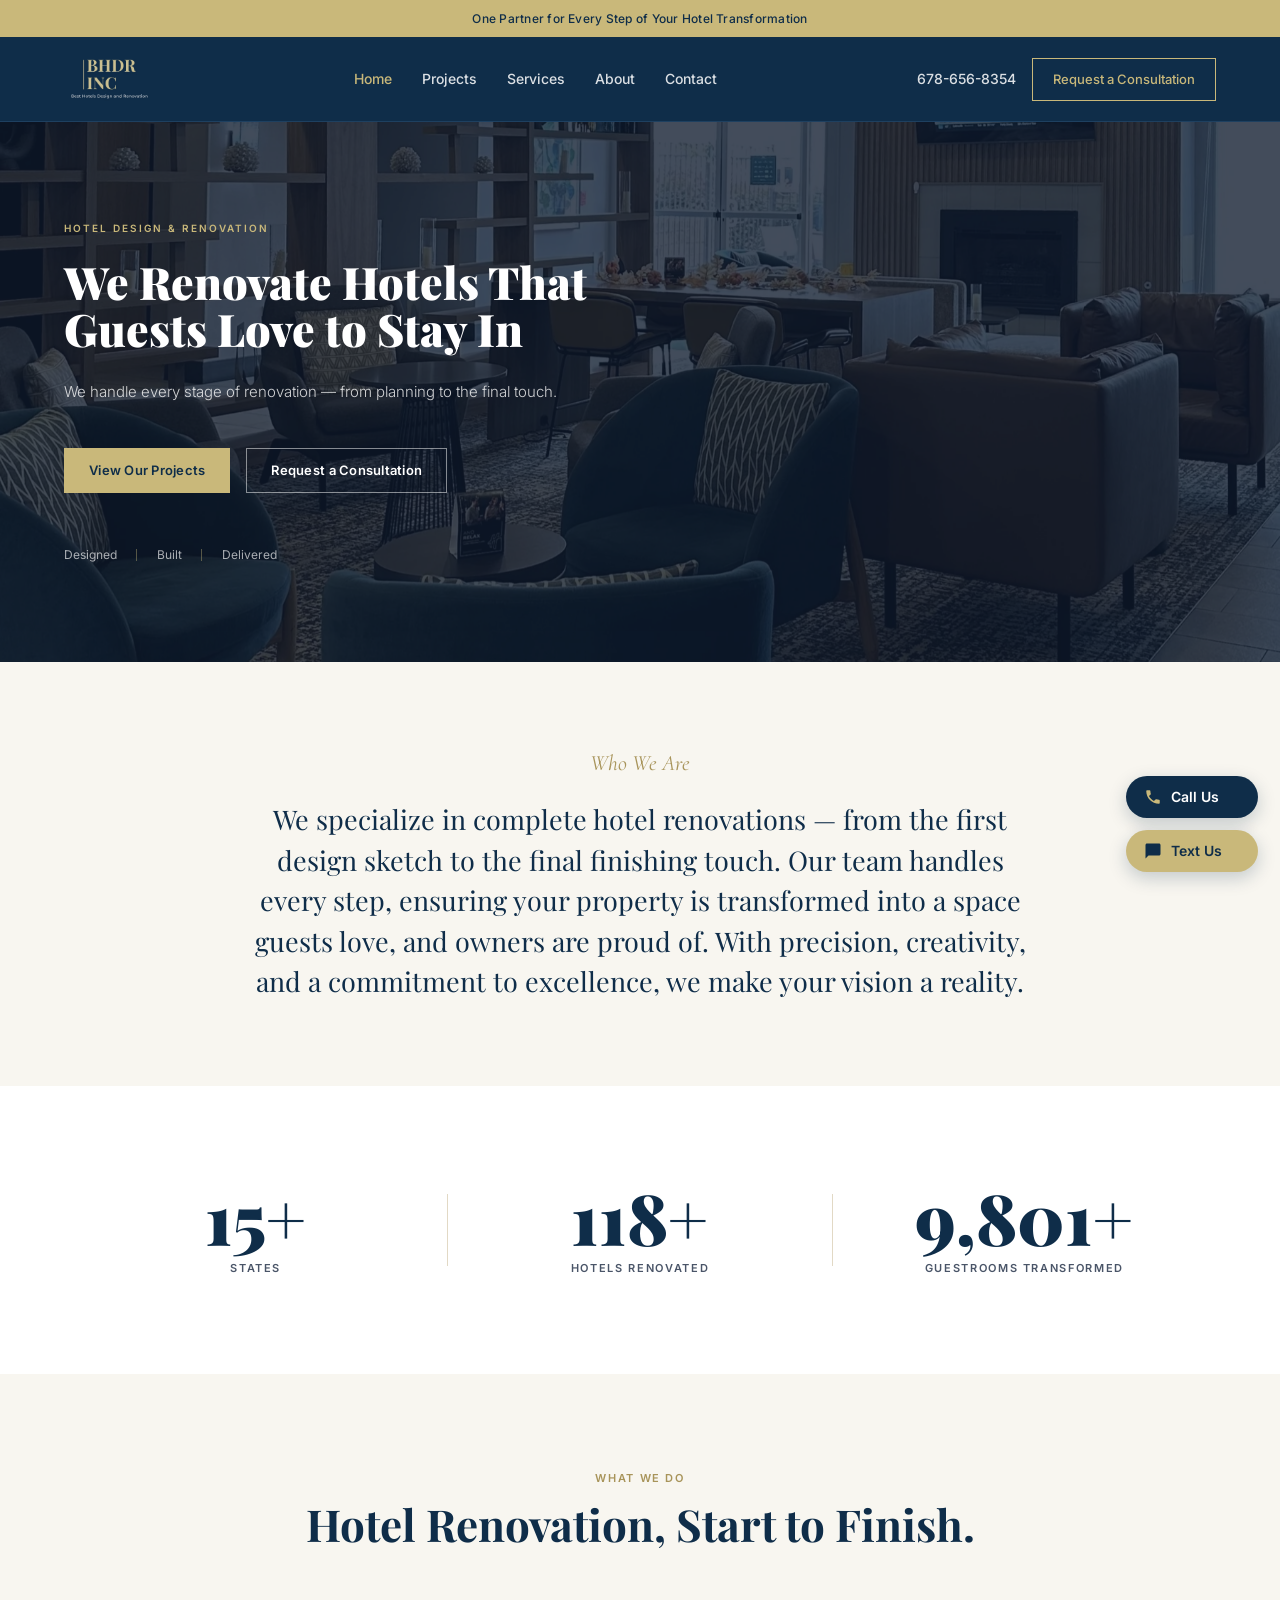
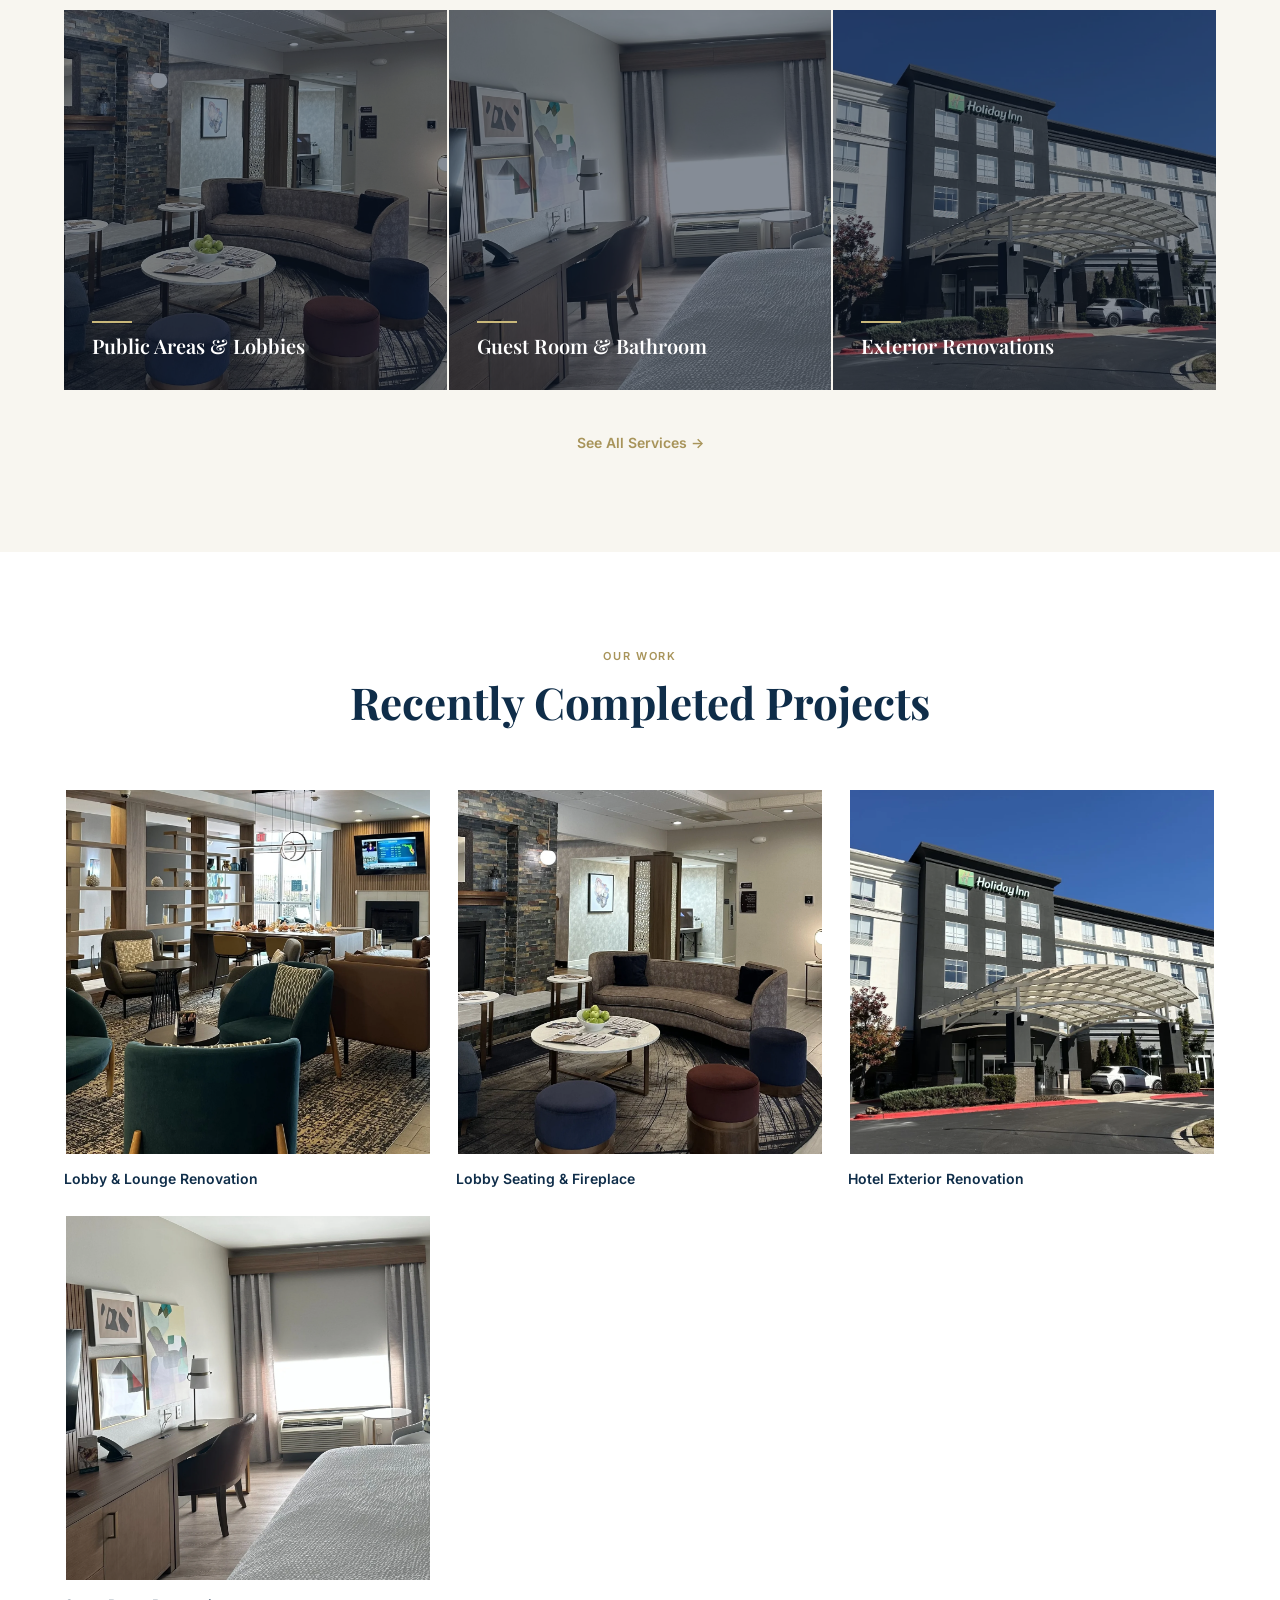
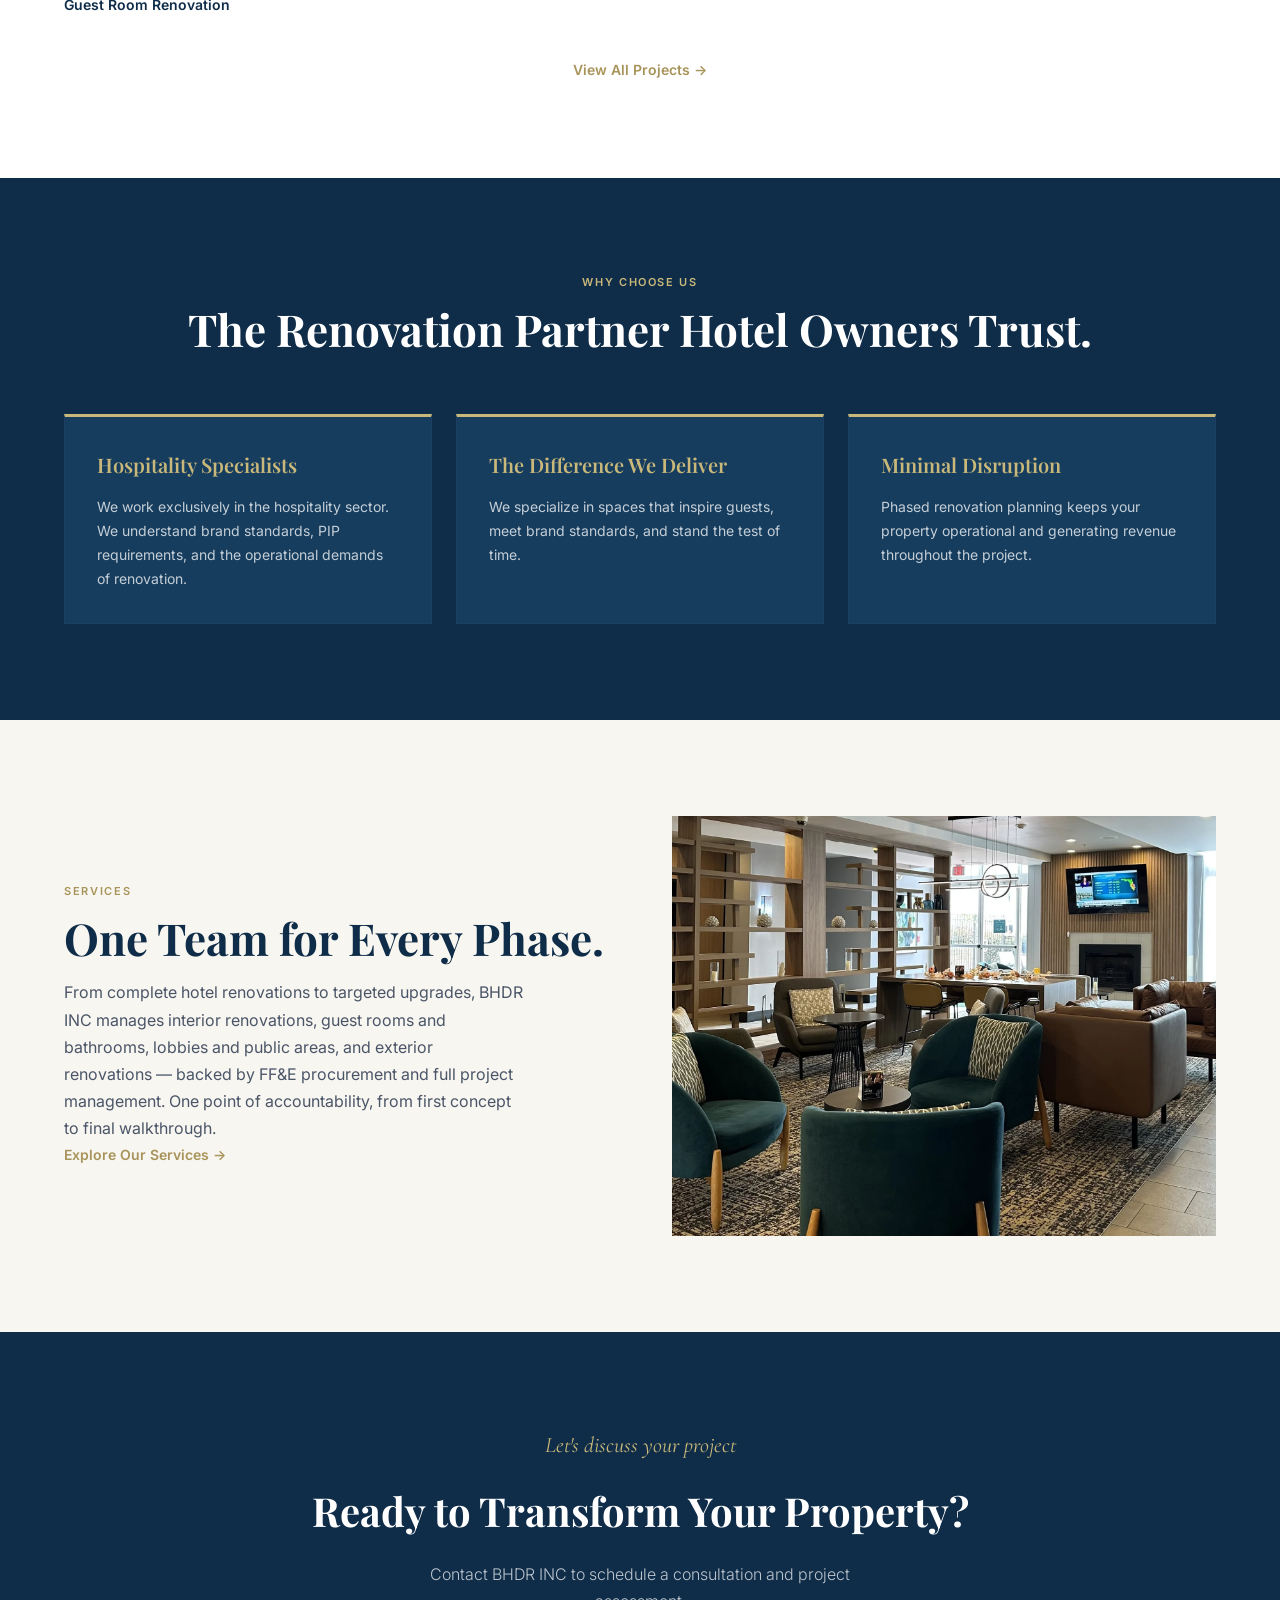
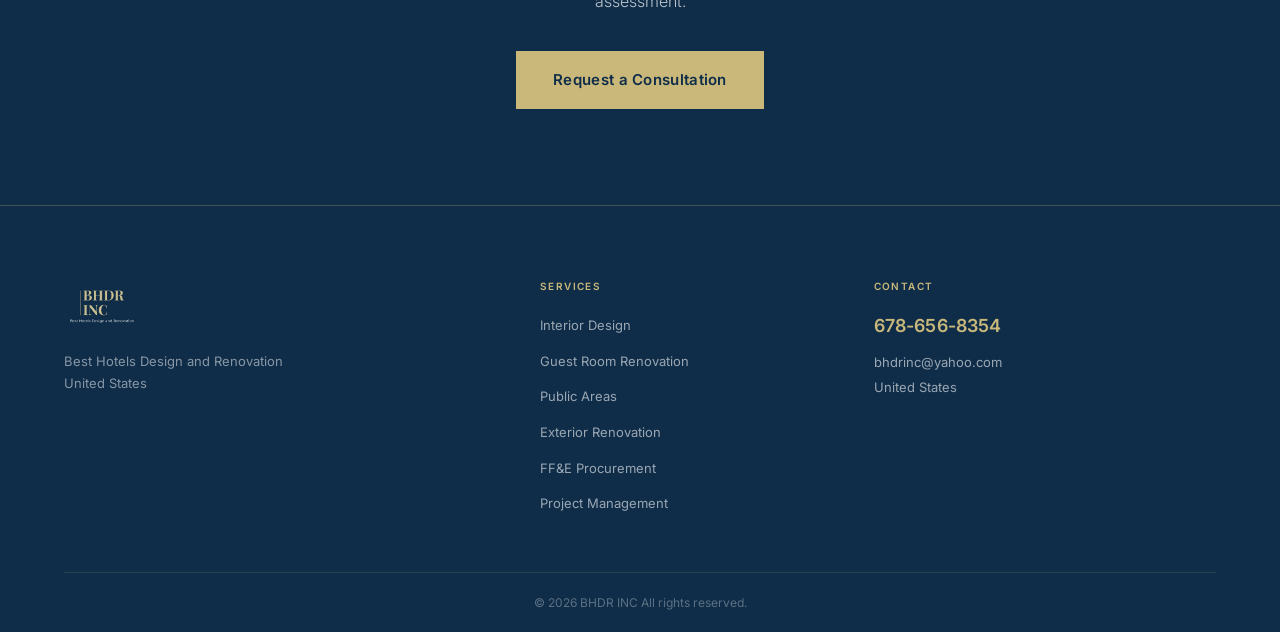
==== commit fa62ce97: "Add floating call and direct text buttons to BHDR website Co-Authored-By: Claude Opus 4.8 <noreply@a" ====
--- a/index.html
+++ b/index.html
@@ -284,6 +284,18 @@
   </div>
 </footer>
 
+<!-- Floating Contact Buttons -->
+<div class="floating-contact" aria-label="Quick contact">
+  <a class="fc-btn fc-btn--call" href="tel:+16786568354" aria-label="Call us at 678-656-8354">
+    <svg class="fc-btn__icon" viewBox="0 0 24 24" aria-hidden="true"><path fill="currentColor" d="M6.62 10.79c1.44 2.83 3.76 5.14 6.59 6.59l2.2-2.2c.27-.27.67-.36 1.02-.24 1.12.37 2.33.57 3.57.57.55 0 1 .45 1 1V20c0 .55-.45 1-1 1-9.39 0-17-7.61-17-17 0-.55.45-1 1-1h3.5c.55 0 1 .45 1 1 0 1.25.2 2.45.57 3.57.11.35.03.74-.25 1.02l-2.2 2.2z"/></svg>
+    <span class="fc-btn__label">Call Us</span>
+  </a>
+  <a class="fc-btn fc-btn--text" href="sms:+16786568354" aria-label="Text us at 678-656-8354">
+    <svg class="fc-btn__icon" viewBox="0 0 24 24" aria-hidden="true"><path fill="currentColor" d="M20 2H4c-1.1 0-2 .9-2 2v18l4-4h14c1.1 0 2-.9 2-2V4c0-1.1-.9-2-2-2z"/></svg>
+    <span class="fc-btn__label">Text Us</span>
+  </a>
+</div>
+
 <script src="script.js"></script>
 </body>
 </html>
--- a/style.css
+++ b/style.css
@@ -1468,3 +1468,78 @@
   .products-grid { grid-template-columns: 1fr; }
   .projects-full-grid { grid-template-columns: 1fr; }
 }
+
+/* ============================================================
+   FLOATING CONTACT BUTTONS (Call Us / Text Us)
+   ============================================================ */
+.floating-contact {
+  position: fixed;
+  right: 22px;
+  bottom: 28px;
+  bottom: calc(28px + env(safe-area-inset-bottom, 0px));
+  z-index: 800;
+  display: flex;
+  flex-direction: column;
+  gap: 12px;
+  align-items: flex-end;
+  transition: opacity .25s ease, transform .25s ease, visibility .25s ease;
+}
+/* Auto-hidden while the contact form's submit button is in the button zone */
+.floating-contact.fc-hidden {
+  opacity: 0;
+  visibility: hidden;
+  pointer-events: none;
+  transform: translateY(10px);
+}
+.fc-btn {
+  display: inline-flex;
+  align-items: center;
+  gap: 9px;
+  min-width: 132px;
+  padding: 12px 18px;
+  border: none;
+  border-radius: 999px;
+  font-family: 'Inter', sans-serif;
+  font-weight: 600;
+  font-size: 14px;
+  line-height: 1;
+  text-decoration: none;
+  cursor: pointer;
+  box-shadow: 0 6px 18px rgba(15, 45, 73, .22);
+  transition: transform .18s ease, box-shadow .18s ease, background-color .18s ease;
+}
+.fc-btn--call { background: #0F2D49; color: #ffffff; }
+.fc-btn--call .fc-btn__icon { color: var(--gold); }
+.fc-btn--text { background: var(--gold); color: #0F2D49; }
+.fc-btn--text .fc-btn__icon { color: #0F2D49; }
+.fc-btn:hover { transform: translateY(-2px); box-shadow: 0 10px 24px rgba(15, 45, 73, .30); }
+.fc-btn--text:hover { background: var(--gold-light); }
+.fc-btn:focus-visible { outline: 3px solid #ffffff; outline-offset: 2px; }
+.fc-btn--text:focus-visible { outline-color: #0F2D49; }
+.fc-btn__icon { width: 18px; height: 18px; flex-shrink: 0; }
+.fc-btn__label { white-space: nowrap; }
+
+/* Mobile: compact icon-only buttons, safe-area aware */
+@media (max-width: 767px) {
+  .floating-contact {
+    right: calc(14px + env(safe-area-inset-right, 0px));
+    bottom: calc(14px + env(safe-area-inset-bottom, 0px));
+    gap: 10px;
+  }
+  .fc-btn {
+    min-width: 0;
+    width: 50px;
+    height: 50px;
+    padding: 0;
+    justify-content: center;
+    border-radius: 50%;
+  }
+  .fc-btn__label { display: none; }
+  .fc-btn__icon { width: 21px; height: 21px; }
+}
+
+/* Respect reduced-motion preferences */
+@media (prefers-reduced-motion: reduce) {
+  .fc-btn { transition: none; }
+  .fc-btn:hover { transform: none; }
+}
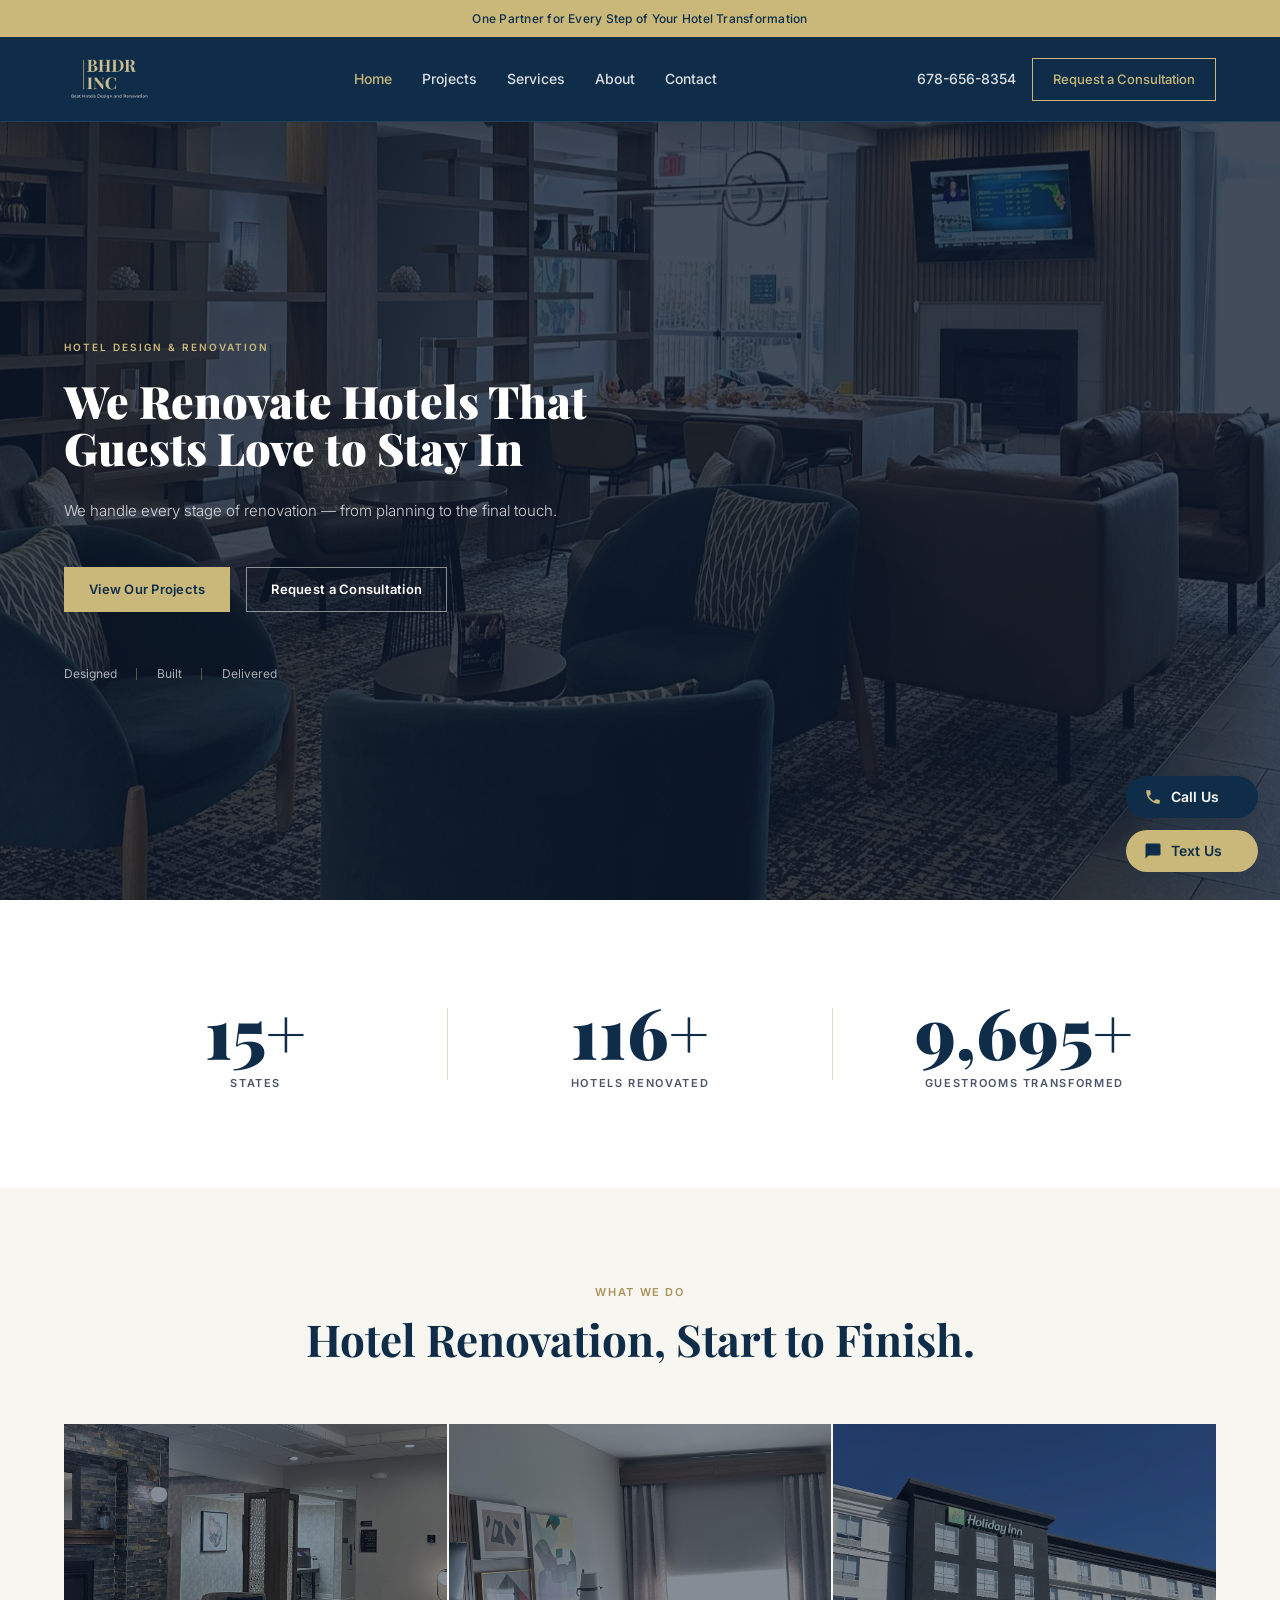
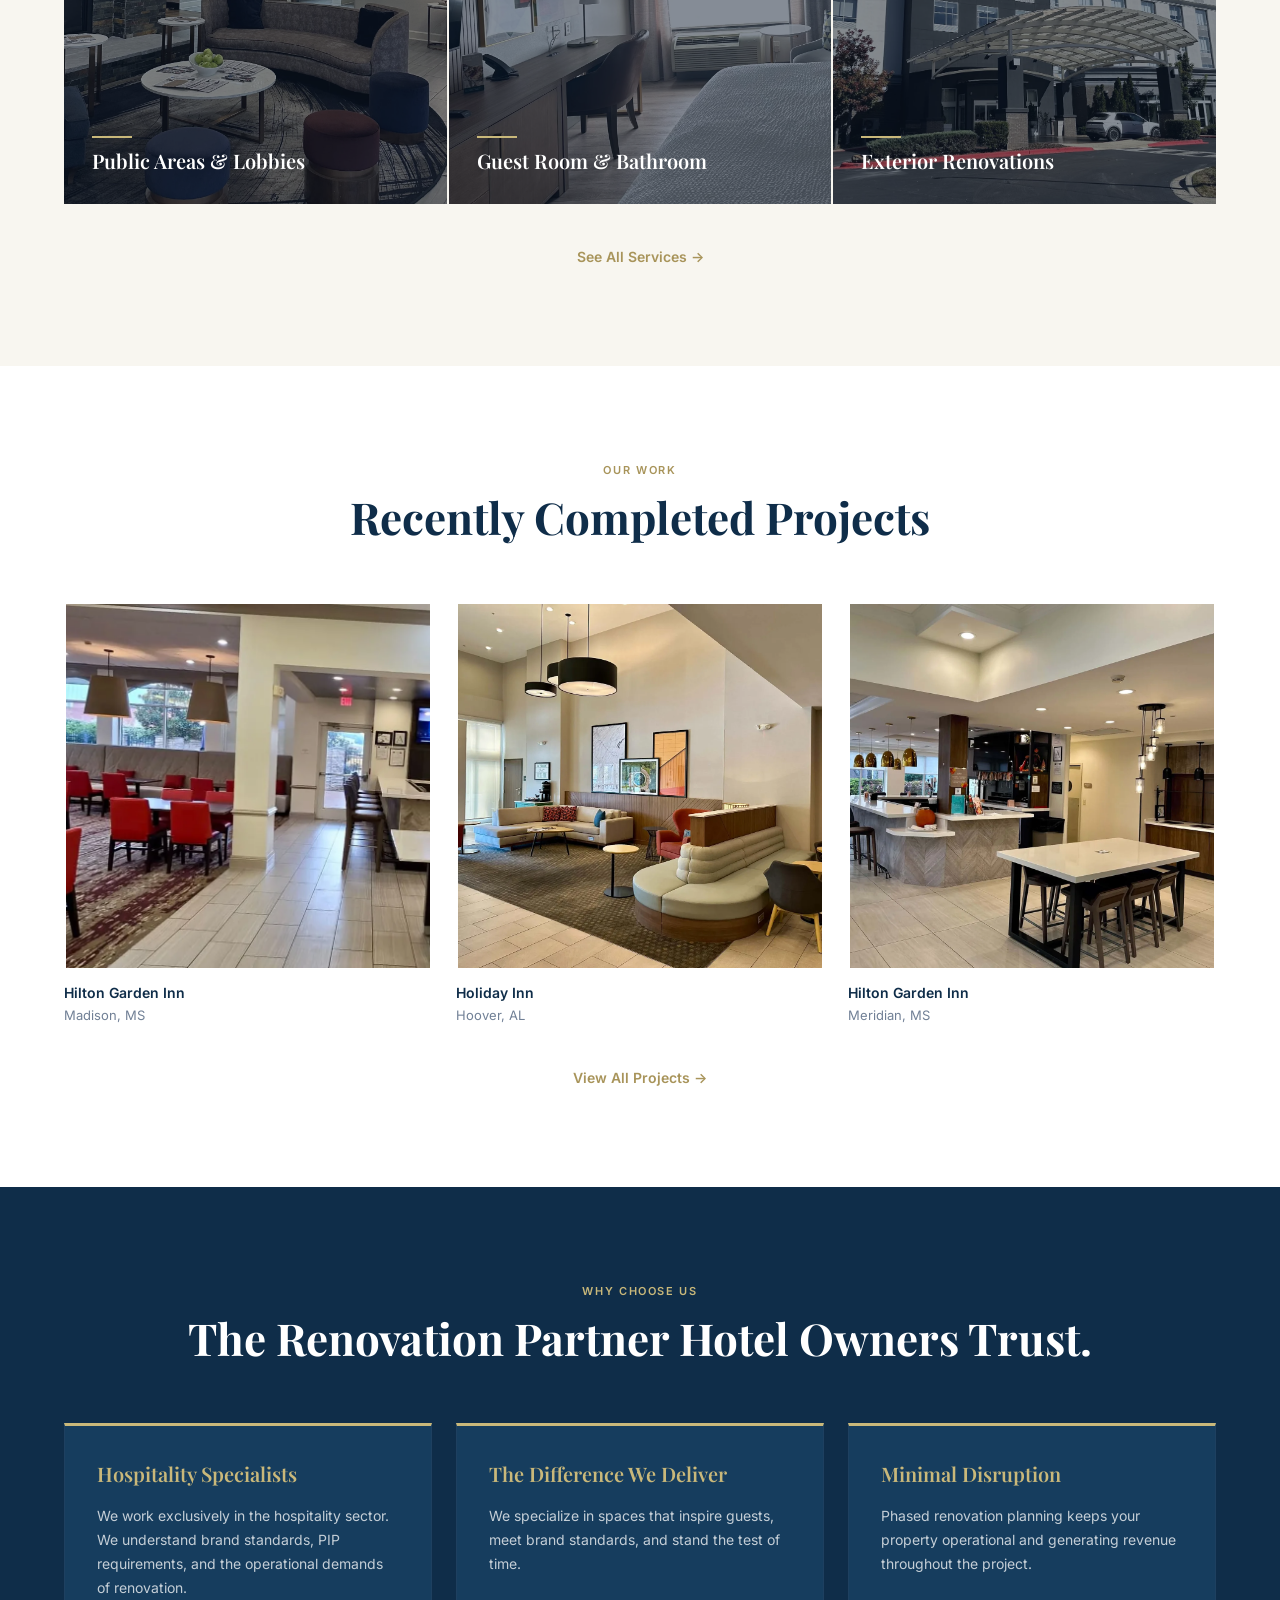
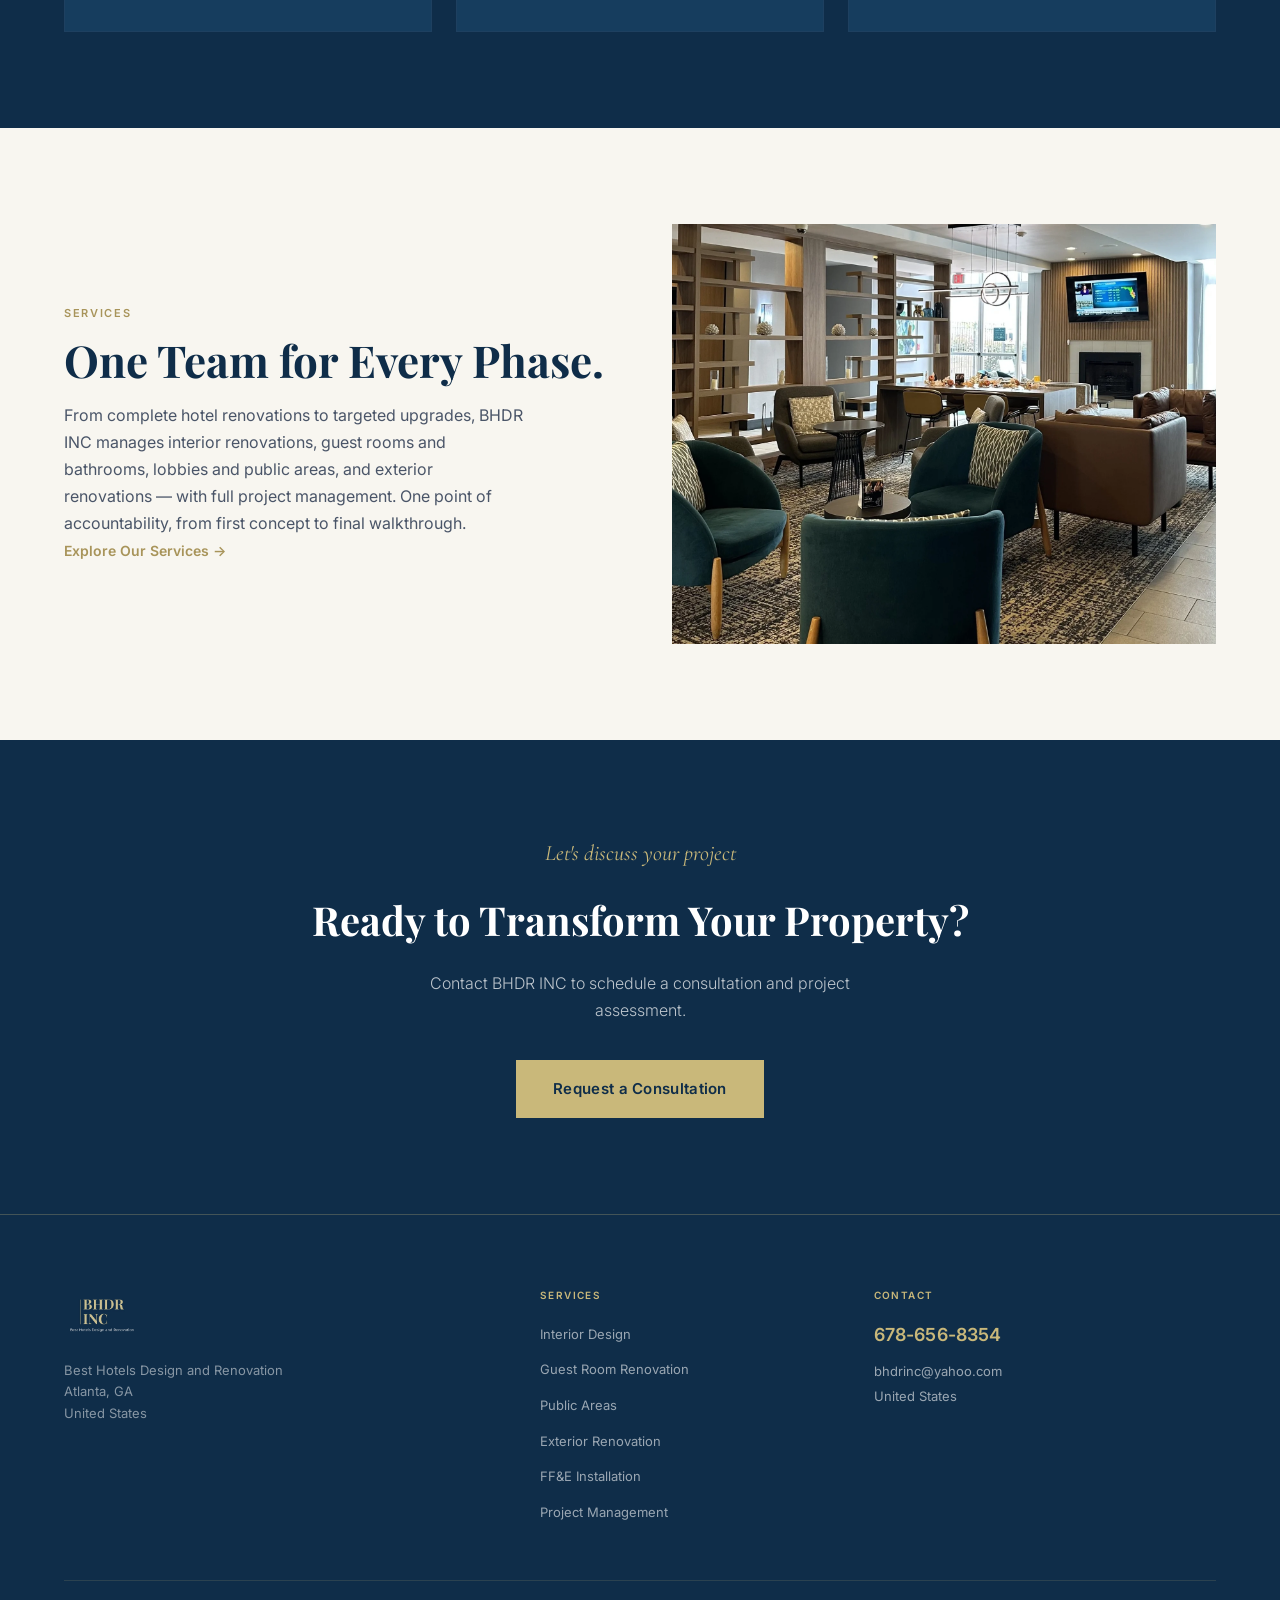
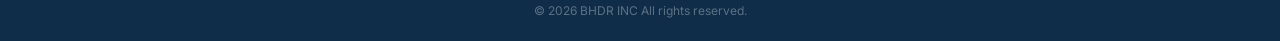
==== commit 97086ba4: "Homepage, Services, Projects, and footer updates for Ivan's review - Projects: reorder the nine hote" ====
--- a/index.html
+++ b/index.html
@@ -75,16 +75,6 @@
   </div>
 </section>
 
-<!-- ==================== INTRO ==================== -->
-<section class="intro-section">
-  <div class="container">
-    <div class="intro-section__inner reveal">
-      <span class="intro-section__accent">Who We Are</span>
-      <p class="intro-section__lead">We specialize in complete hotel renovations &mdash; from the first design sketch to the final finishing touch. Our team handles every step, ensuring your property is transformed into a space guests love, and owners are proud of. With precision, creativity, and a commitment to excellence, we make your vision a reality.</p>
-    </div>
-  </div>
-</section>
-
 <!-- ==================== STATS ==================== -->
 <section class="stats-section">
   <div class="container">
@@ -155,41 +145,38 @@
     </div>
     <div class="projects-grid">
 
-      <div class="project-card reveal">
+      <a class="project-card project-card--link" href="gallery.html?hotel=hilton-garden-inn-madison" target="_blank" rel="noopener" aria-label="View the Hilton Garden Inn renovation gallery (Madison, MS), opens in a new tab" style="animation-delay: 0s;">
         <div class="project-card__frame">
-          <img class="project-card__img" src="images/projects/hotel-lounge-renovation.webp" alt="Renovated hotel lobby and lounge with wood partitions and lounge seating" loading="lazy">
+          <img class="project-card__img" src="images/projects/hotels/hilton-garden-inn-madison/14-lobby-dining-bar.webp" alt="Renovated lobby dining area and bar at Hilton Garden Inn Madison with red chairs and bar stools" loading="lazy" decoding="async">
+          <span class="project-card__view">View Gallery</span>
         </div>
         <div class="project-card__body">
-          <p class="project-card__name">Lobby &amp; Lounge Renovation</p>
-        </div>
-      </div>
-
-      <div class="project-card reveal reveal-delay-1">
+          <p class="project-card__name">Hilton Garden Inn</p>
+          <p class="project-card__loc">Madison, MS</p>
+        </div>
+      </a>
+
+      <a class="project-card project-card--link" href="gallery.html?hotel=holiday-inn-hoover" target="_blank" rel="noopener" aria-label="View the Holiday Inn renovation gallery (Hoover, AL), opens in a new tab" style="animation-delay: .08s;">
         <div class="project-card__frame">
-          <img class="project-card__img" src="images/projects/hotel-lobby-fireplace-renovation.webp" alt="Renovated hotel lobby seating area with stone fireplace" loading="lazy">
+          <img class="project-card__img" src="images/projects/hotels/holiday-inn-hoover/13-lobby-great-room.webp" alt="Renovated lobby great room at Holiday Inn Hoover with a two-story ceiling, framed Hoover artwork and lounge seating" loading="lazy" decoding="async">
+          <span class="project-card__view">View Gallery</span>
         </div>
         <div class="project-card__body">
-          <p class="project-card__name">Lobby Seating &amp; Fireplace</p>
-        </div>
-      </div>
-
-      <div class="project-card reveal reveal-delay-2">
+          <p class="project-card__name">Holiday Inn</p>
+          <p class="project-card__loc">Hoover, AL</p>
+        </div>
+      </a>
+
+      <a class="project-card project-card--link" href="gallery.html?hotel=hilton-garden-inn-meridian" target="_blank" rel="noopener" aria-label="View the Hilton Garden Inn renovation gallery (Meridian, MS), opens in a new tab" style="animation-delay: .16s;">
         <div class="project-card__frame">
-          <img class="project-card__img" src="images/projects/hotel-exterior-renovation.webp" alt="Renovated multi-story hotel exterior and entrance" loading="lazy">
+          <img class="project-card__img" src="images/projects/hotels/hilton-garden-inn-meridian/21-lobby-bar-market.webp" alt="Renovated lobby bar and breakfast market at Hilton Garden Inn Meridian with a chevron-wood bar, high-top communal table and pendant lighting" loading="lazy" decoding="async">
+          <span class="project-card__view">View Gallery</span>
         </div>
         <div class="project-card__body">
-          <p class="project-card__name">Hotel Exterior Renovation</p>
-        </div>
-      </div>
-
-      <div class="project-card reveal">
-        <div class="project-card__frame">
-          <img class="project-card__img" src="images/projects/hotel-guestroom-renovation.webp" alt="Renovated hotel guest room with bed, desk, lighting, and decor" loading="lazy">
-        </div>
-        <div class="project-card__body">
-          <p class="project-card__name">Guest Room Renovation</p>
-        </div>
-      </div>
+          <p class="project-card__name">Hilton Garden Inn</p>
+          <p class="project-card__loc">Meridian, MS</p>
+        </div>
+      </a>
 
     </div>
     <div class="projects-cta reveal">
@@ -229,7 +216,7 @@
       <div class="materials-text">
         <span class="section-label section-label--dark reveal">Services</span>
         <h2 class="section__headline section__headline--navy reveal reveal-delay-1">One Team for Every Phase.</h2>
-        <p class="section__sub section__sub--dark reveal reveal-delay-2">From complete hotel renovations to targeted upgrades, BHDR INC manages interior renovations, guest rooms and bathrooms, lobbies and public areas, and exterior renovations &mdash; backed by FF&amp;E procurement and full project management. One point of accountability, from first concept to final walkthrough.</p>
+        <p class="section__sub section__sub--dark reveal reveal-delay-2">From complete hotel renovations to targeted upgrades, BHDR INC manages interior renovations, guest rooms and bathrooms, lobbies and public areas, and exterior renovations &mdash; with full project management. One point of accountability, from first concept to final walkthrough.</p>
         <div class="materials-cta reveal reveal-delay-3">
           <a href="services.html">Explore Our Services &rarr;</a>
         </div>
@@ -257,7 +244,7 @@
     <div class="footer__grid">
       <div>
         <a href="index.html"><img src="images/logo.png" alt="BHDR INC" class="footer-logo"></a>
-        <p class="footer__tagline">Best Hotels Design and Renovation<br>United States</p>
+        <p class="footer__tagline">Best Hotels Design and Renovation<br>Atlanta, GA<br>United States</p>
       </div>
       <div>
         <div class="footer__col-title">Services</div>
@@ -266,7 +253,7 @@
           <li><a href="services.html" class="footer__link">Guest Room Renovation</a></li>
           <li><a href="services.html" class="footer__link">Public Areas</a></li>
           <li><a href="services.html" class="footer__link">Exterior Renovation</a></li>
-          <li><a href="services.html" class="footer__link">FF&amp;E Procurement</a></li>
+          <li><a href="services.html" class="footer__link">FF&amp;E Installation</a></li>
           <li><a href="services.html" class="footer__link">Project Management</a></li>
         </ul>
       </div>
--- a/style.css
+++ b/style.css
@@ -341,7 +341,13 @@
    HERO — HOMEPAGE
    ============================================================ */
 .hero {
-  min-height: 60vh;
+  /* Fill the viewport below the header (announcement bar + sticky nav).
+     --header-h is measured in script.js so wrapping/ breakpoint changes are
+     accounted for; the 118px fallback ≈ announce bar + 84px nav. The dvh unit
+     tracks mobile browser chrome so the next section never peeks in; min-height
+     (not height) lets the hero grow if the content needs more room. */
+  min-height: calc(100vh - var(--header-h, 118px));
+  min-height: calc(100dvh - var(--header-h, 118px));
   display: flex;
   align-items: center;
   background: var(--navy);
@@ -574,33 +580,6 @@
 .section__sub--dark   { color: var(--text-mid); }
 .section__sub--center { margin-left: auto; margin-right: auto; }
 
-/* Homepage intro / company description (below hero) */
-.intro-section {
-  background: var(--off-white);
-  padding: 84px 0;
-}
-.intro-section__inner {
-  max-width: 800px;
-  margin: 0 auto;
-  text-align: center;
-}
-.intro-section__accent {
-  font-family: 'Cormorant Garamond', serif;
-  font-style: italic;
-  font-size: 22px;
-  color: var(--gold-dark);
-  display: block;
-  margin-bottom: 18px;
-}
-.intro-section__lead {
-  font-family: 'Playfair Display', serif;
-  font-weight: 400;
-  font-size: clamp(20px, 2.4vw, 27px);
-  line-height: 1.5;
-  color: var(--text-dark);
-  margin: 0;
-}
-
 /* ============================================================
    HOMEPAGE — SERVICE IMAGE CARDS
    ============================================================ */
@@ -874,16 +853,19 @@
 .service-category__inner {
   display: grid;
   grid-template-columns: 1fr 1fr;
-  align-items: center;
-  min-height: 520px;
+  align-items: stretch;
+  min-height: 420px;
 }
 .service-category__text { padding: 72px 64px; }
-.service-category__img-wrap { overflow: hidden; height: 100%; min-height: 520px; }
+/* Image column fills the row height set by the text column; the image is
+   absolutely positioned so it never forces the row taller than the text. */
+.service-category__img-wrap { position: relative; overflow: hidden; }
 .service-category__img {
+  position: absolute;
+  inset: 0;
   width: 100%;
   height: 100%;
   object-fit: cover;
-  min-height: 520px;
 }
 .service-category__label {
   font-family: 'Inter', sans-serif;
@@ -934,14 +916,14 @@
 }
 
 /* FF&E Section */
-.ffe-section { background: var(--navy); padding: 80px 0; }
+.ffe-section { background: var(--white); padding: 80px 0; }
 .ffe-label {
   font-family: 'Inter', sans-serif;
   font-weight: 600;
   font-size: 11px;
   letter-spacing: 0.15em;
   text-transform: uppercase;
-  color: var(--gold);
+  color: var(--gold-dark);
   display: block;
   text-align: center;
   margin-bottom: 12px;
@@ -950,7 +932,7 @@
   font-family: 'Playfair Display', serif;
   font-weight: 700;
   font-size: clamp(26px, 3.5vw, 38px);
-  color: var(--white);
+  color: var(--navy);
   text-align: center;
   margin-bottom: 52px;
   line-height: 1.15;
@@ -962,21 +944,21 @@
   font-size: 11px;
   letter-spacing: 0.12em;
   text-transform: uppercase;
-  color: var(--gold);
+  color: var(--gold-dark);
   margin-bottom: 14px;
   padding-bottom: 10px;
-  border-bottom: 1px solid var(--border-dark);
+  border-bottom: 1px solid var(--border);
 }
 .ffe-col__body {
   font-size: 15px;
-  color: rgba(255,255,255,.72);
+  color: var(--text-mid);
   line-height: 1.75;
   margin-bottom: 20px;
 }
 .ffe-list { display: flex; flex-direction: column; gap: 8px; }
 .ffe-list li {
   font-size: 14px;
-  color: rgba(255,255,255,.72);
+  color: var(--text-dark);
   display: flex;
   align-items: center;
   gap: 10px;
@@ -1093,21 +1075,22 @@
 
 .values-grid { display: grid; grid-template-columns: repeat(3, 1fr); gap: 24px; }
 .value-card {
-  background: var(--navy-mid);
-  border: 1px solid var(--border-dark);
+  background: var(--white);
+  border: 1px solid var(--border);
   border-top: 3px solid var(--gold);
   padding: 32px 28px;
+  box-shadow: 0 2px 12px rgba(15, 45, 73, 0.05);
 }
 .value-card__title {
   font-family: 'Playfair Display', serif;
   font-weight: 600;
   font-size: 19px;
-  color: var(--gold);
+  color: var(--gold-dark);
   margin-bottom: 14px;
 }
 .value-card__body {
   font-size: 14px;
-  color: rgba(255,255,255,.72);
+  color: var(--text-mid);
   line-height: 1.7;
 }
 
@@ -1199,6 +1182,12 @@
   font-size: 12px;
   color: var(--text-mid);
   margin-bottom: 6px;
+}
+.form-label__optional {
+  font-weight: 400;
+  text-transform: none;
+  letter-spacing: 0;
+  opacity: 0.6;
 }
 .form-control {
   width: 100%;
@@ -1375,8 +1364,12 @@
 
   .service-category__inner { grid-template-columns: 1fr; }
   .service-category__text { padding: 56px 40px; }
+  /* Stacked image needs its own height since it is absolutely positioned. */
   .service-category__img-wrap { min-height: 360px; }
-  .service-category__img { min-height: 360px; }
+  /* Stacked layout: every section must read text first, then picture.
+     The navy (Guest Rooms) section lists its image before the text in the DOM
+     for the desktop image-left layout, so place its text first when stacked. */
+  .service-category--navy .service-category__text { order: -1; }
 
   .ffe-grid { grid-template-columns: 1fr; gap: 36px; }
 
@@ -1402,9 +1395,6 @@
    RESPONSIVE — MOBILE (<768px)
    ============================================================ */
 @media (max-width: 767px) {
-  .intro-section { padding: 52px 0; }
-  .intro-section__accent { font-size: 20px; margin-bottom: 14px; }
-  .intro-section__lead { font-size: 19px; line-height: 1.55; }
   .stats-section { padding: 56px 0; }
   .stats-row { flex-direction: column; gap: 0; }
   .stat-block { padding: 28px 24px; width: 100%; }
@@ -1543,3 +1533,188 @@
   .fc-btn { transition: none; }
   .fc-btn:hover { transform: none; }
 }
+
+/* ============================================================
+   HOTEL PORTFOLIO — PROJECT CARDS (linked)
+   ============================================================ */
+@keyframes cardIn {
+  from { opacity: 0; transform: translateY(18px); }
+  to   { opacity: 1; transform: translateY(0); }
+}
+.project-card--link {
+  cursor: pointer;
+  opacity: 0;
+  animation: cardIn .6s cubic-bezier(.4,0,.2,1) forwards;
+}
+.project-card--link:focus-visible { outline: 2px solid var(--gold); outline-offset: 3px; }
+.project-card__frame { position: relative; }
+.project-card__view {
+  position: absolute;
+  left: 50%;
+  bottom: 14px;
+  transform: translate(-50%, 10px);
+  background: var(--navy);
+  color: var(--gold);
+  font-family: 'Inter', sans-serif;
+  font-weight: 600;
+  font-size: 11px;
+  letter-spacing: 0.12em;
+  text-transform: uppercase;
+  padding: 9px 18px;
+  opacity: 0;
+  pointer-events: none;
+  transition: opacity .3s ease, transform .3s ease;
+}
+.project-card--link:hover .project-card__view,
+.project-card--link:focus-visible .project-card__view {
+  opacity: 1;
+  transform: translate(-50%, 0);
+}
+
+/* ============================================================
+   HOTEL PORTFOLIO — GALLERY PAGE
+   ============================================================ */
+.gallery-back {
+  display: inline-block;
+  margin-bottom: 18px;
+  font-family: 'Inter', sans-serif;
+  font-weight: 500;
+  font-size: 13px;
+  letter-spacing: 0.04em;
+  color: var(--gold);
+  transition: color .2s ease;
+}
+.gallery-back:hover { color: var(--gold-light); }
+
+.gallery-grid {
+  display: grid;
+  grid-template-columns: repeat(3, 1fr);
+  gap: 16px;
+}
+.gallery-tile {
+  display: block;
+  padding: 0;
+  margin: 0;
+  background: none;
+  border: 2px solid transparent;
+  overflow: hidden;
+  cursor: pointer;
+  transition: border-color .3s ease;
+}
+.gallery-tile:hover { border-color: var(--gold); }
+.gallery-tile:focus-visible { outline: 2px solid var(--gold); outline-offset: 3px; }
+.gallery-tile__img {
+  width: 100%;
+  aspect-ratio: 4 / 3;
+  object-fit: cover;
+  display: block;
+  transition: transform .45s ease;
+}
+.gallery-tile:hover .gallery-tile__img { transform: scale(1.05); }
+
+.gallery-empty {
+  grid-column: 1 / -1;
+  font-family: 'Inter', sans-serif;
+  font-size: 15px;
+  color: var(--text-mid);
+}
+.gallery-empty a { color: var(--gold-dark); text-decoration: underline; }
+.gallery-empty a:hover { color: var(--gold); }
+
+/* ============================================================
+   LIGHTBOX
+   ============================================================ */
+body.lb-lock { overflow: hidden; }
+
+.lightbox {
+  position: fixed;
+  inset: 0;
+  z-index: 1200;
+  display: none;
+  align-items: center;
+  justify-content: center;
+  padding: 24px;
+  background: rgba(10, 22, 38, .94);
+}
+.lightbox.is-open { display: flex; }
+.lightbox__stage {
+  max-width: min(1100px, 92vw);
+  max-height: 86vh;
+  display: flex;
+  align-items: center;
+  justify-content: center;
+}
+.lightbox__img {
+  max-width: 100%;
+  max-height: 86vh;
+  width: auto;
+  height: auto;
+  object-fit: contain;
+  box-shadow: 0 20px 60px rgba(0, 0, 0, .5);
+}
+.lightbox__close,
+.lightbox__nav {
+  position: absolute;
+  border: none;
+  border-radius: 50%;
+  background: rgba(255, 255, 255, .08);
+  color: #fff;
+  cursor: pointer;
+  display: flex;
+  align-items: center;
+  justify-content: center;
+  line-height: 1;
+  transition: background .2s ease, color .2s ease;
+}
+.lightbox__close {
+  top: 18px;
+  right: 20px;
+  width: 48px;
+  height: 48px;
+  font-size: 30px;
+}
+.lightbox__nav {
+  top: 50%;
+  transform: translateY(-50%);
+  width: 52px;
+  height: 52px;
+  font-size: 34px;
+}
+.lightbox__nav--prev { left: 18px; }
+.lightbox__nav--next { right: 18px; }
+.lightbox__close:hover,
+.lightbox__nav:hover { background: var(--gold); color: var(--navy); }
+.lightbox__close:focus-visible,
+.lightbox__nav:focus-visible { outline: 2px solid var(--gold); outline-offset: 2px; }
+.lightbox__counter {
+  position: absolute;
+  bottom: 20px;
+  left: 50%;
+  transform: translateX(-50%);
+  font-family: 'Inter', sans-serif;
+  font-size: 13px;
+  letter-spacing: 0.08em;
+  color: rgba(255, 255, 255, .7);
+}
+
+/* Gallery + lightbox responsive */
+@media (max-width: 1023px) {
+  .gallery-grid { grid-template-columns: repeat(2, 1fr); }
+}
+@media (max-width: 767px) {
+  .gallery-grid { grid-template-columns: 1fr 1fr; gap: 10px; }
+  .lightbox { padding: 12px; }
+  .lightbox__nav { width: 44px; height: 44px; font-size: 28px; }
+  .lightbox__nav--prev { left: 8px; }
+  .lightbox__nav--next { right: 8px; }
+  .lightbox__close { top: 10px; right: 10px; width: 44px; height: 44px; font-size: 26px; }
+}
+@media (max-width: 479px) {
+  .gallery-grid { grid-template-columns: 1fr; }
+}
+
+@media (prefers-reduced-motion: reduce) {
+  .project-card--link { opacity: 1; animation: none; }
+  .gallery-tile:hover .gallery-tile__img { transform: none; }
+  .project-card__view { transition: opacity .2s ease; }
+}
